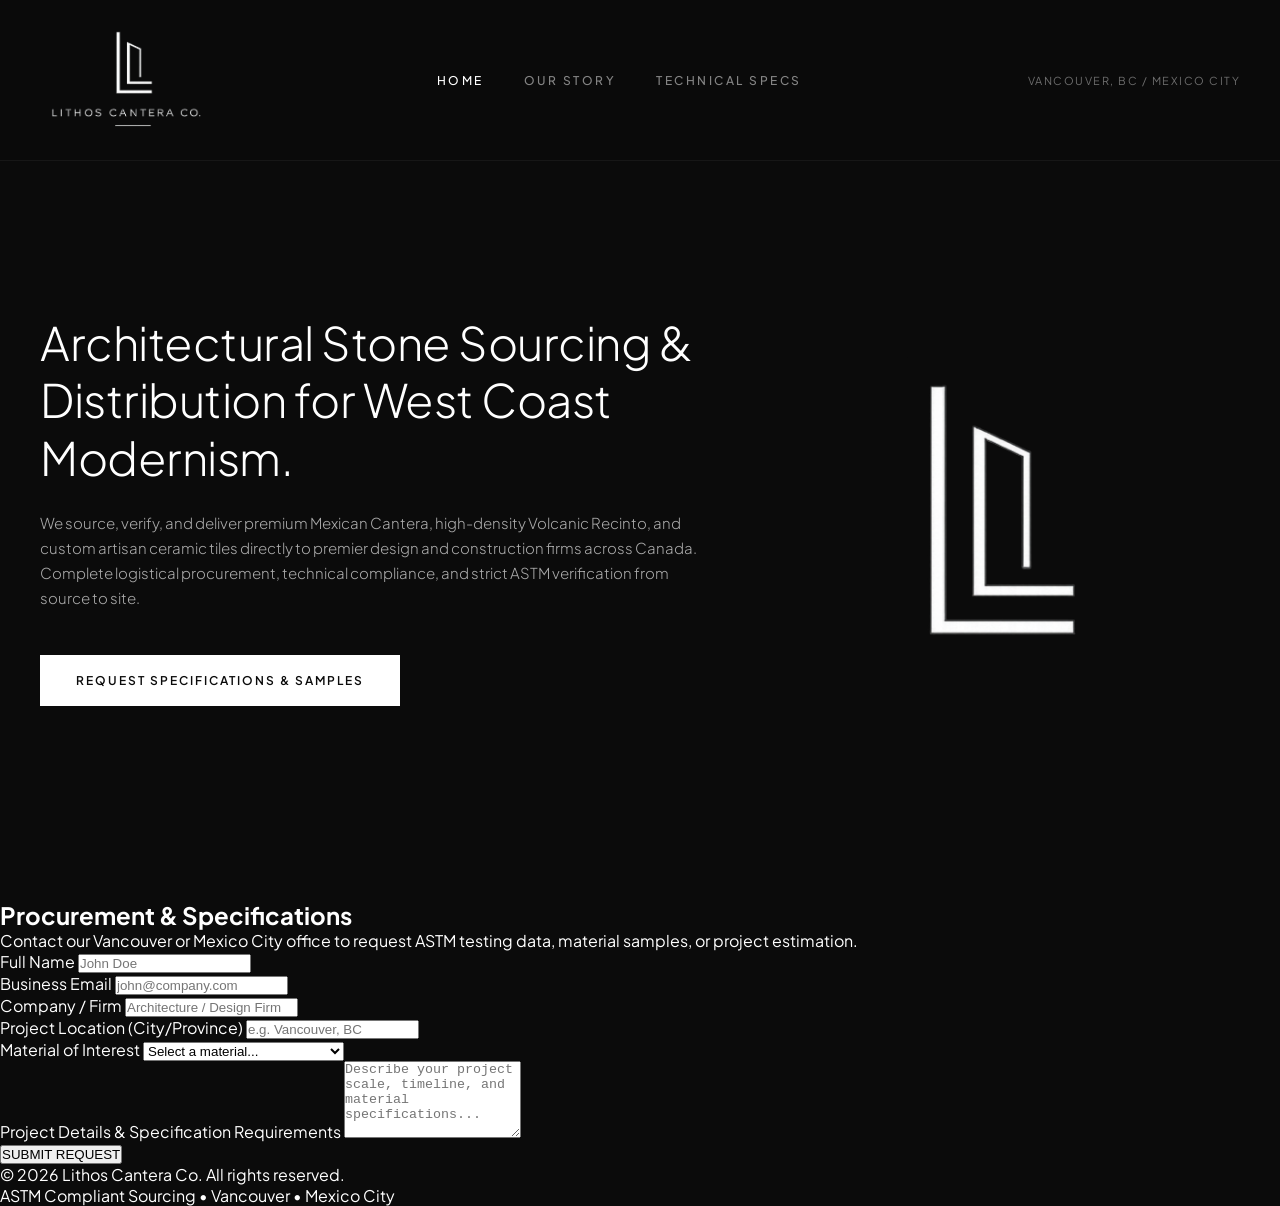
==== index.html @ 26b8d90f "Update index.html" ====
<!DOCTYPE html>
<html lang="en">
<head>
    <meta charset="UTF-8">
    <meta name="viewport" content="width=device-width, initial-scale=1.0">
    <title>Lithos Cantera Co. | Premium Mexican Architectural Surfaces</title>
    <link rel="stylesheet" href="style.css">
    <link rel="preconnect" href="https://fonts.googleapis.com">
    <link rel="preconnect" href="https://fonts.gstatic.com" crossorigin>
    <link href="https://fonts.googleapis.com/css2?family=Plus+Jakarta+Sans:wght@300;400;500;600&display=swap" rel="stylesheet">
</head>
<body>

    <!-- Menú de Navegación Superior -->
    <header class="site-header">
        <div class="header-inside">
            <div class="brand-logo">
                <img src="Lithos Cantera Co blanco transparente.png" alt="Lithos Cantera Co." class="nav-logo-img">
            </div>
            <nav class="main-nav">
                <a href="index.html" class="nav-link active">HOME</a>
                <a href="our-story.html" class="nav-link">OUR STORY</a>
                <a href="technical.html" class="nav-link">TECHNICAL SPECS</a>
            </nav>
            <div class="header-location">
                <span>VANCOUVER, BC / MEXICO CITY</span>
            </div>
        </div>
    </header>

    <!-- Hero Section -->
    <section class="hero-section">
        <div class="hero-overlay"></div>
        <div class="hero-container hero-split-layout">
            
            <!-- Columna Izquierda: Mensaje Principal Fijo -->
            <div class="hero-content-left">
                <h1>Architectural Stone Sourcing & Distribution for West Coast Modernism.</h1>
                <p class="subtitle">We source, verify, and deliver premium Mexican Cantera, high-density Volcanic Recinto, and custom artisan ceramic tiles directly to premier design and construction firms across Canada. Complete logistical procurement, technical compliance, and strict ASTM verification from source to site.</p>
                <div class="hero-actions">
                    <a href="#procurement-form" class="hero-cta-solid">REQUEST SPECIFICATIONS & SAMPLES</a>
                </div>
            </div>
            
            <!-- Columna Derecha: Icono Solo Balanceado -->
            <div class="hero-content-right-logo">
                <img src="Icono blanco solo transparente.png" alt="Lithos Icon" class="hero-large-icon">
            </div>

        </div>
    </section>

    <!-- Formulario de Contacto / Adquisición -->
    <section id="procurement-form" class="form-section">
        <div class="form-container">
            <h2>Procurement & Specifications</h2>
            <p class="form-subtitle">Contact our Vancouver or Mexico City office to request ASTM testing data, material samples, or project estimation.</p>
            
            <form action="#" method="POST" class="contact-form">
                <div class="form-group-row">
                    <div class="form-group">
                        <label for="name">Full Name</label>
                        <input type="text" id="name" name="name" placeholder="John Doe" required>
                    </div>
                    <div class="form-group">
                        <label for="email">Business Email</label>
                        <input type="email" id="email" name="email" placeholder="john@company.com" required>
                    </div>
                </div>
                
                <div class="form-group-row">
                    <div class="form-group">
                        <label for="company">Company / Firm</label>
                        <input type="text" id="company" name="company" placeholder="Architecture / Design Firm">
                    </div>
                    <div class="form-group">
                        <label for="project">Project Location (City/Province)</label>
                        <input type="text" id="project" name="project" placeholder="e.g. Vancouver, BC">
                    </div>
                </div>

                <div class="form-group">
                    <label for="material">Material of Interest</label>
                    <select id="material" name="material">
                        <option value="">Select a material...</option>
                        <option value="cantera">Premium Mexican Cantera</option>
                        <option value="recinto">High-Density Volcanic Recinto</option>
                        <option value="ceramic">Custom Artisan Ceramic Tiles</option>
                        <option value="other">Other / Custom Sourcing</option>
                    </select>
                </div>

                <div class="form-group">
                    <label for="message">Project Details & Specification Requirements</label>
                    <textarea id="message" name="message" rows="5" placeholder="Describe your project scale, timeline, and material specifications..." required></textarea>
                </div>

                <button type="submit" class="form-submit-btn">SUBMIT REQUEST</button>
            </form>
        </div>
    </section>

    <!-- Footer -->
    <footer class="site-footer">
        <div class="footer-inside">
            <p>&copy; 2026 Lithos Cantera Co. All rights reserved.</p>
            <p class="footer-meta">ASTM Compliant Sourcing • Vancouver • Mexico City</p>
        </div>
    </footer>

</body>
</html>
---- style.css ----
/* --- RESET GENERAL --- */
* {
    margin: 0;
    padding: 0;
    box-sizing: border-box;
}

body {
    font-family: 'Plus Jakarta Sans', sans-serif;
    background-color: #0b0b0b;
    color: #ffffff;
    overflow-x: hidden;
}

/* --- MENÚ DE NAVEGACIÓN SUPERIOR --- */
.site-header {
    width: 100%;
    position: fixed;
    top: 0;
    left: 0;
    z-index: 1000;
    background-color: rgba(11, 11, 11, 0.85);
    backdrop-filter: blur(12px);
    border-bottom: 1px solid rgba(255, 255, 255, 0.05);
}

.header-inside {
    max-width: 1400px;
    margin: 0 auto;
    padding: 25px 40px; /* Más espacio vertical para que luzca premium */
    display: flex;
    justify-content: space-between;
    align-items: center;
}

/* LOGO IZQUIERDO CORREGIDO (YA NO ES MINÚSCULO) */
.brand-logo {
    display: flex;
    align-items: center;
}

.nav-logo-img {
    height: 110px; /* Incrementado sustancialmente para que se entienda perfectamente */
    width: auto;
    display: block;
    object-fit: contain;
}

/* Enlaces del Menú */
.main-nav {
    display: flex;
    gap: 40px;
}

.nav-link {
    color: rgba(255, 255, 255, 0.5);
    text-decoration: none;
    font-size: 12px;
    font-weight: 500;
    letter-spacing: 2.5px;
    transition: color 0.3s ease;
}

.nav-link:hover, .nav-link.active {
    color: #ffffff;
}

.header-location {
    font-size: 11px;
    color: rgba(255, 255, 255, 0.4);
    letter-spacing: 1.5px;
}

/* --- HERO SECTION CON IMAGEN DE FONDO --- */
.hero-section {
    position: relative;
    min-height: 100vh;
    width: 100%;
    display: flex;
    align-items: center;
    padding-top: 120px;
    
    /* CAMBIA 'tu-imagen-de-fondo.jpg' POR EL NOMBRE REAL DE TU ARCHIVO DE FONDO */
    background-image: url('tu-imagen-de-fondo.jpg'); 
    background-size: cover;
    background-position: center;
    background-repeat: no-repeat;
}

/* Capa oscura para que el texto blanco siga siendo legible sobre la imagen */
.hero-overlay {
    position: absolute;
    top: 0;
    left: 0;
    width: 100%;
    height: 100%;
    background: linear-gradient(180deg, rgba(11,11,11,0.8) 0%, rgba(11,11,11,0.9) 100%);
    z-index: 1;
}

.hero-container {
    max-width: 1400px;
    margin: 0 auto;
    padding: 0 40px;
    z-index: 10;
    width: 100%;
}

/* Layout Estilo Split */
.hero-split-layout {
    display: flex;
    justify-content: space-between;
    align-items: center;
    gap: 60px;
}

/* Bloque Izquierdo de Contenido */
.hero-content-left {
    max-width: 55%;
}

.hero-content-left h1 {
    font-size: 46px;
    font-weight: 300;
    line-height: 1.25;
    letter-spacing: -0.5px;
    margin-bottom: 25px;
}

.hero-content-left .subtitle {
    font-size: 15px;
    line-height: 1.65;
    color: rgba(255, 255, 255, 0.65);
    margin-bottom: 45px;
    font-weight: 300;
}

/* Botón de Acción */
.hero-actions {
    display: flex;
}

.hero-cta-solid {
    background-color: #ffffff;
    color: #0b0b0b;
    text-decoration: none;
    padding: 18px 36px;
    font-size: 12px;
    font-weight: 600;
    letter-spacing: 2px;
    transition: background-color 0.3s ease, transform 0.2s ease;
}

.hero-cta-solid:hover {
    background-color: #e5e5e5;
    transform: translateY(-2px);
}

/* Columna del Icono Derecho */
.hero-content-right-logo {
    max-width: 40%;
    width: 100%;
    display: flex;
    justify-content: center;
    align-items: center;
}

.hero-large-icon {
    width: 260px; /* Tamaño destacado y proporcional */
    height: auto;
    display: block;
    object-fit: contain;
}

/* --- RESPONSIVO --- */
@media (max-width: 1024px) {
    .hero-content-left h1 {
        font-size: 38px;
    }
    .hero-large-icon {
        width: 200px;
    }
    .nav-logo-img {
        height: 90px;
    }
}

@media (max-width: 768px) {
    .header-inside {
        padding: 15px 20px;
    }
    .main-nav, .header-location {
        display: none;
    }
    .nav-logo-img {
        height: 80px;
    }
    .hero-split-layout {
        flex-direction: column;
        align-items: flex-start;
        gap: 60px;
    }
    .hero-content-left {
        max-width: 100%;
    }
    .hero-content-right-logo {
        max-width: 100%;
        justify-content: center;
    }
}
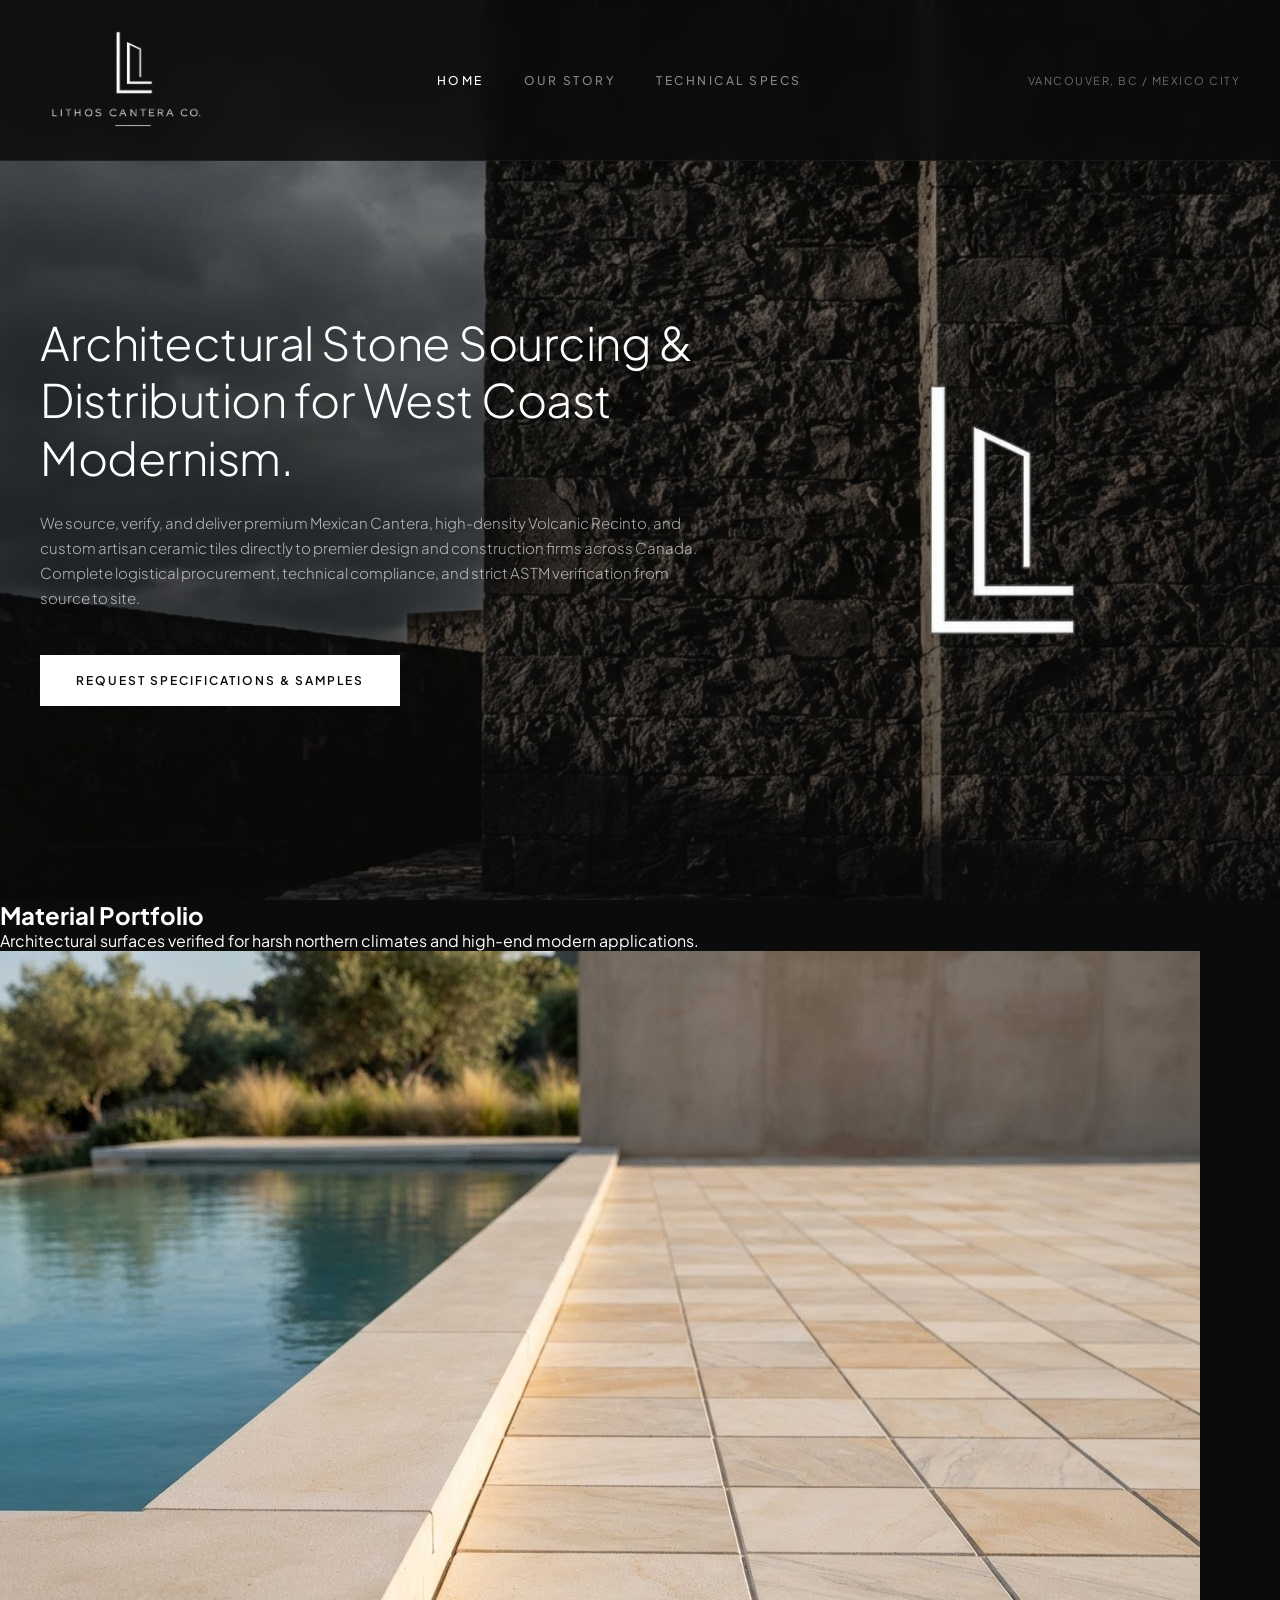
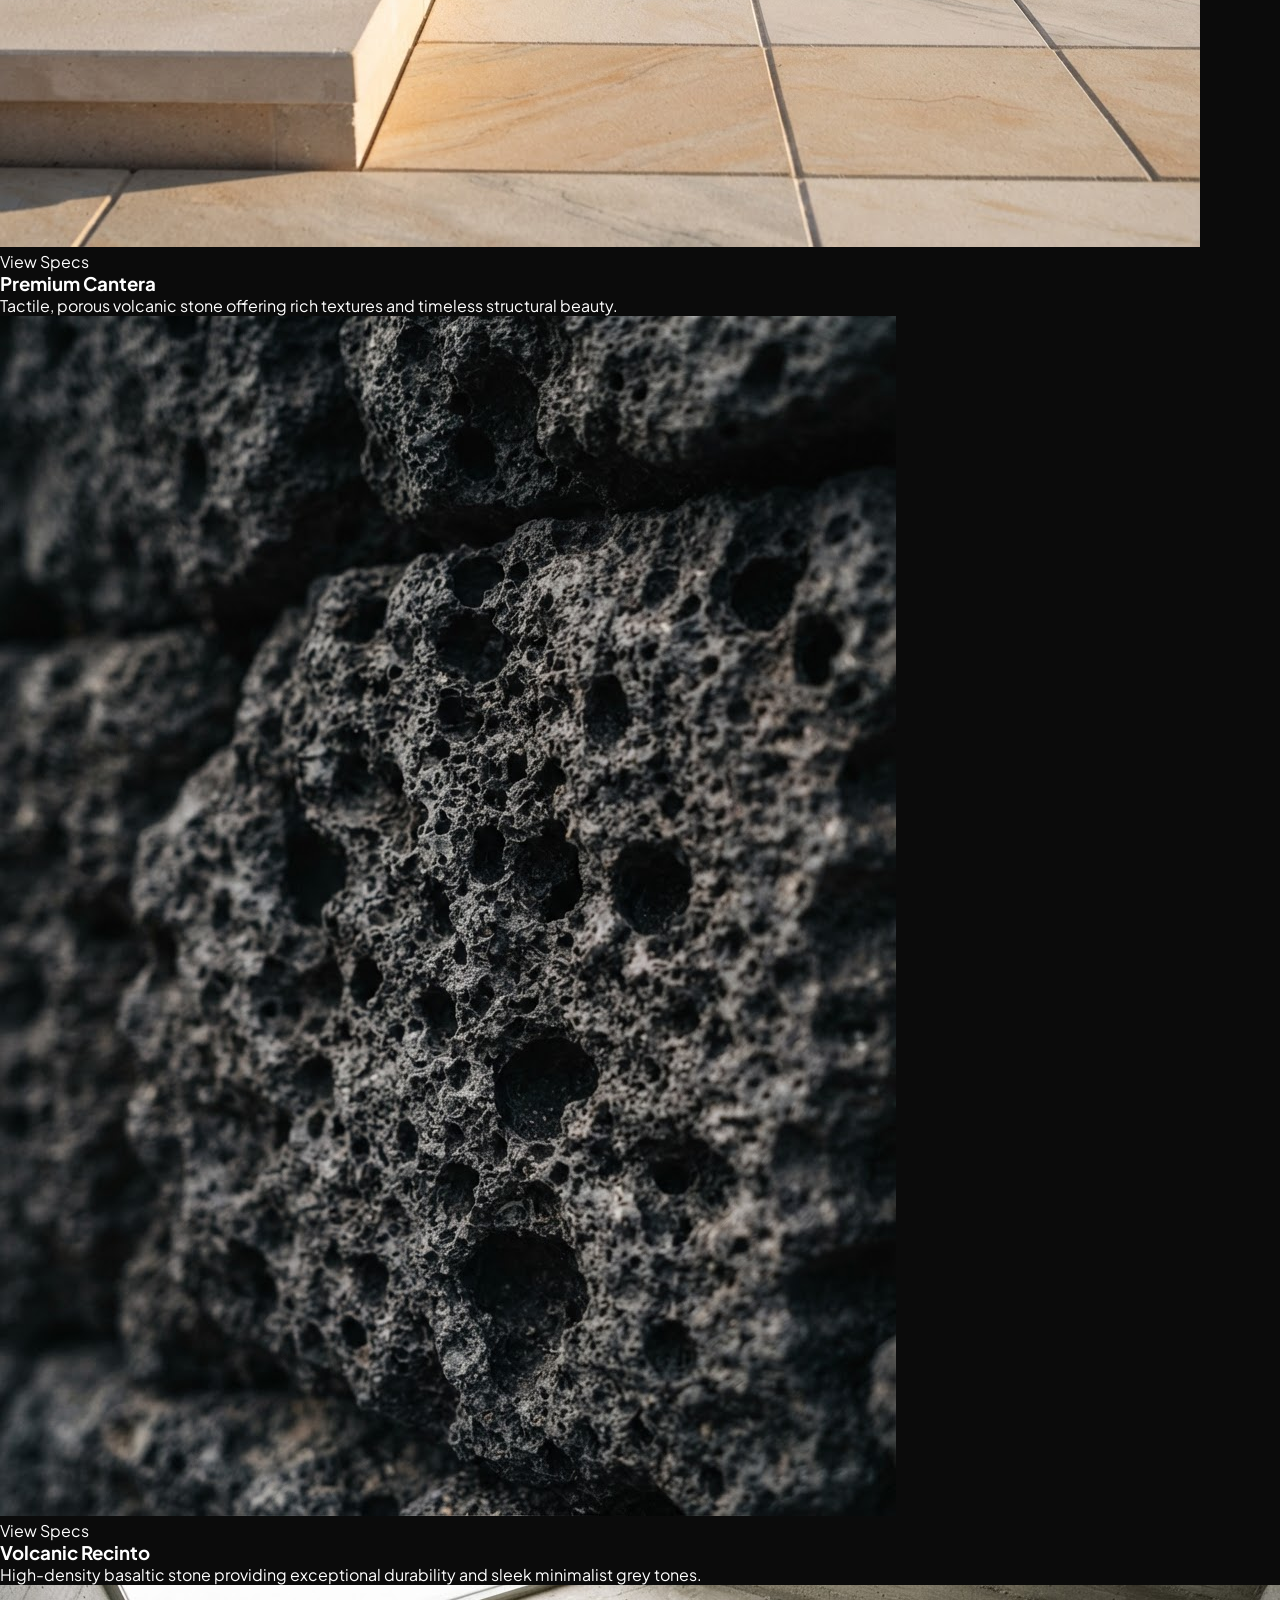
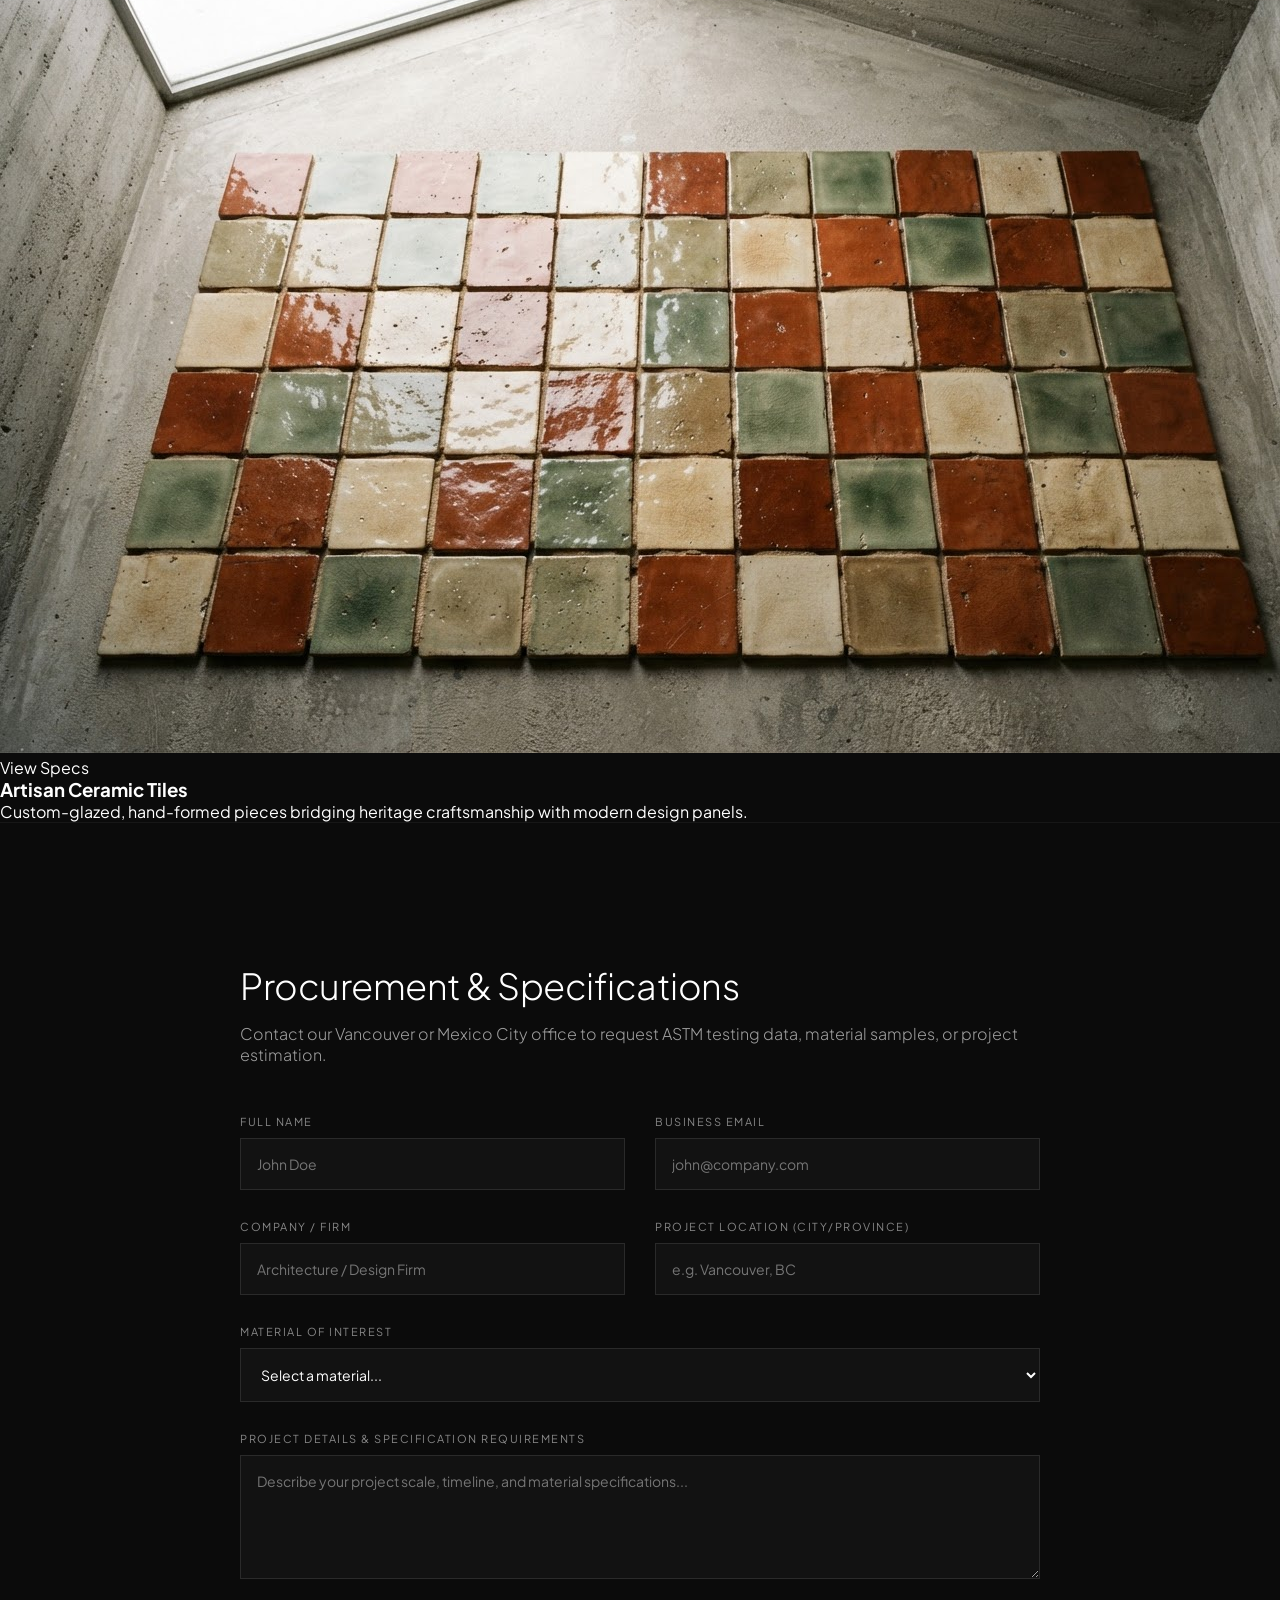
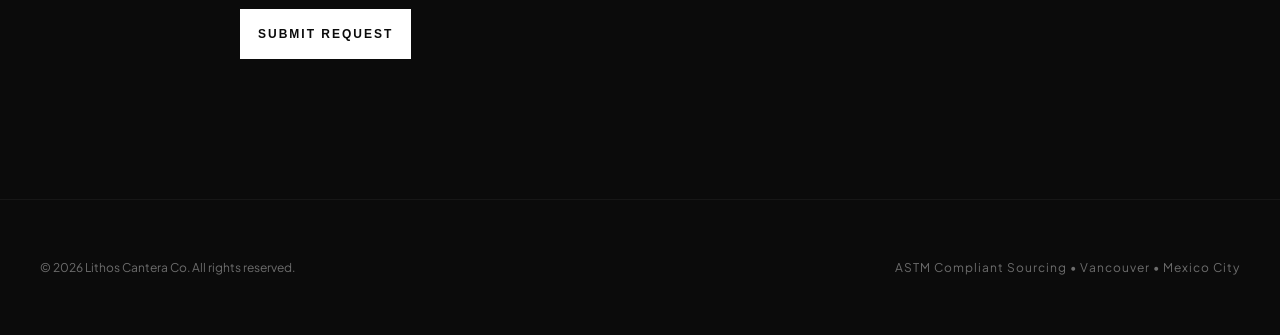
==== commit 22ebd9b3: "Update index.html" ====
--- a/index.html
+++ b/index.html
@@ -47,6 +47,58 @@
                 <img src="Icono blanco solo transparente.png" alt="Lithos Icon" class="hero-large-icon">
             </div>
 
+        </div>
+    </section>
+
+    <!-- Sección de Catálogo / Materiales con Hover Effect -->
+    <section class="catalog-section">
+        <div class="catalog-container">
+            <h2 class="section-title">Material Portfolio</h2>
+            <p class="section-subtitle">Architectural surfaces verified for harsh northern climates and high-end modern applications.</p>
+            
+            <div class="catalog-grid">
+                <!-- Tarjeta 1: Cantera -->
+                <div class="catalog-card">
+                    <div class="card-image-wrapper">
+                        <img src="cantera.jpg" alt="Mexican Cantera" class="card-img">
+                        <div class="card-hover-overlay">
+                            <span class="hover-text">View Specs</span>
+                        </div>
+                    </div>
+                    <div class="card-info">
+                        <h3>Premium Cantera</h3>
+                        <p>Tactile, porous volcanic stone offering rich textures and timeless structural beauty.</p>
+                    </div>
+                </div>
+
+                <!-- Tarjeta 2: Recinto -->
+                <div class="catalog-card">
+                    <div class="card-image-wrapper">
+                        <img src="recinto.jpg" alt="Volcanic Recinto" class="card-img">
+                        <div class="card-hover-overlay">
+                            <span class="hover-text">View Specs</span>
+                        </div>
+                    </div>
+                    <div class="card-info">
+                        <h3>Volcanic Recinto</h3>
+                        <p>High-density basaltic stone providing exceptional durability and sleek minimalist grey tones.</p>
+                    </div>
+                </div>
+
+                <!-- Tarjeta 3: Tiles -->
+                <div class="catalog-card">
+                    <div class="card-image-wrapper">
+                        <img src="tiles.jpg" alt="Artisan Tiles" class="card-img">
+                        <div class="card-hover-overlay">
+                            <span class="hover-text">View Specs</span>
+                        </div>
+                    </div>
+                    <div class="card-info">
+                        <h3>Artisan Ceramic Tiles</h3>
+                        <p>Custom-glazed, hand-formed pieces bridging heritage craftsmanship with modern design panels.</p>
+                    </div>
+                </div>
+            </div>
         </div>
     </section>
 
--- a/style.css
+++ b/style.css
@@ -1,4 +1,4 @@
-/* --- RESET GENERAL --- */
+/* --- RESET GENERAL CORREGIDO --- */
 * {
     margin: 0;
     padding: 0;
@@ -27,20 +27,20 @@
 .header-inside {
     max-width: 1400px;
     margin: 0 auto;
-    padding: 25px 40px; /* Más espacio vertical para que luzca premium */
+    padding: 25px 40px;
     display: flex;
     justify-content: space-between;
     align-items: center;
 }
 
-/* LOGO IZQUIERDO CORREGIDO (YA NO ES MINÚSCULO) */
+/* LOGO IZQUIERDO: SE QUEDA GRANDE Y VISIBLE */
 .brand-logo {
     display: flex;
     align-items: center;
 }
 
 .nav-logo-img {
-    height: 110px; /* Incrementado sustancialmente para que se entienda perfectamente */
+    height: 110px;
     width: auto;
     display: block;
     object-fit: contain;
@@ -71,7 +71,7 @@
     letter-spacing: 1.5px;
 }
 
-/* --- HERO SECTION CON IMAGEN DE FONDO --- */
+/* --- HERO SECTION CON TEXTURA TRASERA CORREGIDA --- */
 .hero-section {
     position: relative;
     min-height: 100vh;
@@ -79,34 +79,35 @@
     display: flex;
     align-items: center;
     padding-top: 120px;
-    
-    /* CAMBIA 'tu-imagen-de-fondo.jpg' POR EL NOMBRE REAL DE TU ARCHIVO DE FONDO */
-    background-image: url('tu-imagen-de-fondo.jpg'); 
+    background-image: url('hero-bg.jpg') !important; 
     background-size: cover;
     background-position: center;
     background-repeat: no-repeat;
-}
-
-/* Capa oscura para que el texto blanco siga siendo legible sobre la imagen */
+    background-color: #0b0b0b;
+}
+
+/* Capa de degradado con opacidad rebajada para que no tape el fondo */
 .hero-overlay {
     position: absolute;
     top: 0;
     left: 0;
     width: 100%;
     height: 100%;
-    background: linear-gradient(180deg, rgba(11,11,11,0.8) 0%, rgba(11,11,11,0.9) 100%);
+    background: linear-gradient(180deg, rgba(11, 11, 11, 0.4) 0%, rgba(11, 11, 11, 0.6) 100%);
     z-index: 1;
 }
 
+/* Contenedor principal por encima de la capa oscura */
 .hero-container {
     max-width: 1400px;
     margin: 0 auto;
     padding: 0 40px;
-    z-index: 10;
-    width: 100%;
-}
-
-/* Layout Estilo Split */
+    position: relative;
+    z-index: 2; 
+    width: 100%;
+}
+
+/* Layout Split */
 .hero-split-layout {
     display: flex;
     justify-content: space-between;
@@ -114,7 +115,7 @@
     gap: 60px;
 }
 
-/* Bloque Izquierdo de Contenido */
+/* Bloque Izquierdo */
 .hero-content-left {
     max-width: 55%;
 }
@@ -135,7 +136,7 @@
     font-weight: 300;
 }
 
-/* Botón de Acción */
+/* Botón CTA */
 .hero-actions {
     display: flex;
 }
@@ -156,7 +157,7 @@
     transform: translateY(-2px);
 }
 
-/* Columna del Icono Derecho */
+/* Columna del Icono Derecho Balanceado */
 .hero-content-right-logo {
     max-width: 40%;
     width: 100%;
@@ -166,10 +167,121 @@
 }
 
 .hero-large-icon {
-    width: 260px; /* Tamaño destacado y proporcional */
+    width: 260px;
     height: auto;
     display: block;
     object-fit: contain;
+}
+
+/* --- SECCIÓN DE FORMULARIO --- */
+.form-section {
+    padding: 140px 40px;
+    background-color: #0b0b0b;
+    position: relative;
+    z-index: 10;
+    border-top: 1px solid rgba(255, 255, 255, 0.05);
+}
+
+.form-container {
+    max-width: 800px;
+    margin: 0 auto;
+}
+
+.form-container h2 {
+    font-size: 36px;
+    font-weight: 300;
+    letter-spacing: -0.5px;
+    margin-bottom: 15px;
+}
+
+.form-subtitle {
+    color: rgba(255, 255, 255, 0.6);
+    font-size: 16px;
+    margin-bottom: 50px;
+    font-weight: 300;
+}
+
+/* Estilos de los inputs */
+.contact-form {
+    display: flex;
+    flex-direction: column;
+    gap: 30px;
+}
+
+.form-group-row {
+    display: flex;
+    gap: 30px;
+}
+
+.form-group {
+    display: flex;
+    flex-direction: column;
+    gap: 10px;
+    width: 100%;
+}
+
+.contact-form label {
+    font-size: 11px;
+    text-transform: uppercase;
+    letter-spacing: 1.5px;
+    color: rgba(255, 255, 255, 0.5);
+}
+
+.contact-form input, 
+.contact-form select, 
+.contact-form textarea {
+    background-color: #121212;
+    border: 1px solid rgba(255, 255, 255, 0.1);
+    padding: 16px;
+    color: #ffffff;
+    font-family: inherit;
+    font-size: 14px;
+    transition: border-color 0.3s ease;
+}
+
+.contact-form input:focus, 
+.contact-form select:focus, 
+.contact-form textarea:focus {
+    outline: none;
+    border-color: rgba(255, 255, 255, 0.4);
+}
+
+.form-submit-btn {
+    background-color: #ffffff;
+    color: #0b0b0b;
+    border: none;
+    padding: 18px;
+    font-weight: 600;
+    letter-spacing: 2px;
+    cursor: pointer;
+    font-size: 12px;
+    transition: background-color 0.3s ease;
+    align-self: flex-start;
+}
+
+.form-submit-btn:hover {
+    background-color: #e5e5e5;
+}
+
+/* --- FOOTER --- */
+.site-footer {
+    padding: 60px 40px;
+    border-top: 1px solid rgba(255, 255, 255, 0.05);
+    background-color: #0b0b0b;
+}
+
+.footer-inside {
+    max-width: 1400px;
+    margin: 0 auto;
+    display: flex;
+    justify-content: space-between;
+    align-items: center;
+    font-size: 12px;
+    color: rgba(255, 255, 255, 0.4);
+}
+
+.footer-meta {
+    letter-spacing: 1px;
 }
 
 /* --- RESPONSIVO --- */
@@ -207,4 +319,13 @@
         max-width: 100%;
         justify-content: center;
     }
-}
+    .form-group-row {
+        flex-direction: column;
+        gap: 30px;
+    }
+    .footer-inside {
+        flex-direction: column;
+        gap: 20px;
+        text-align: center;
+    }
+}
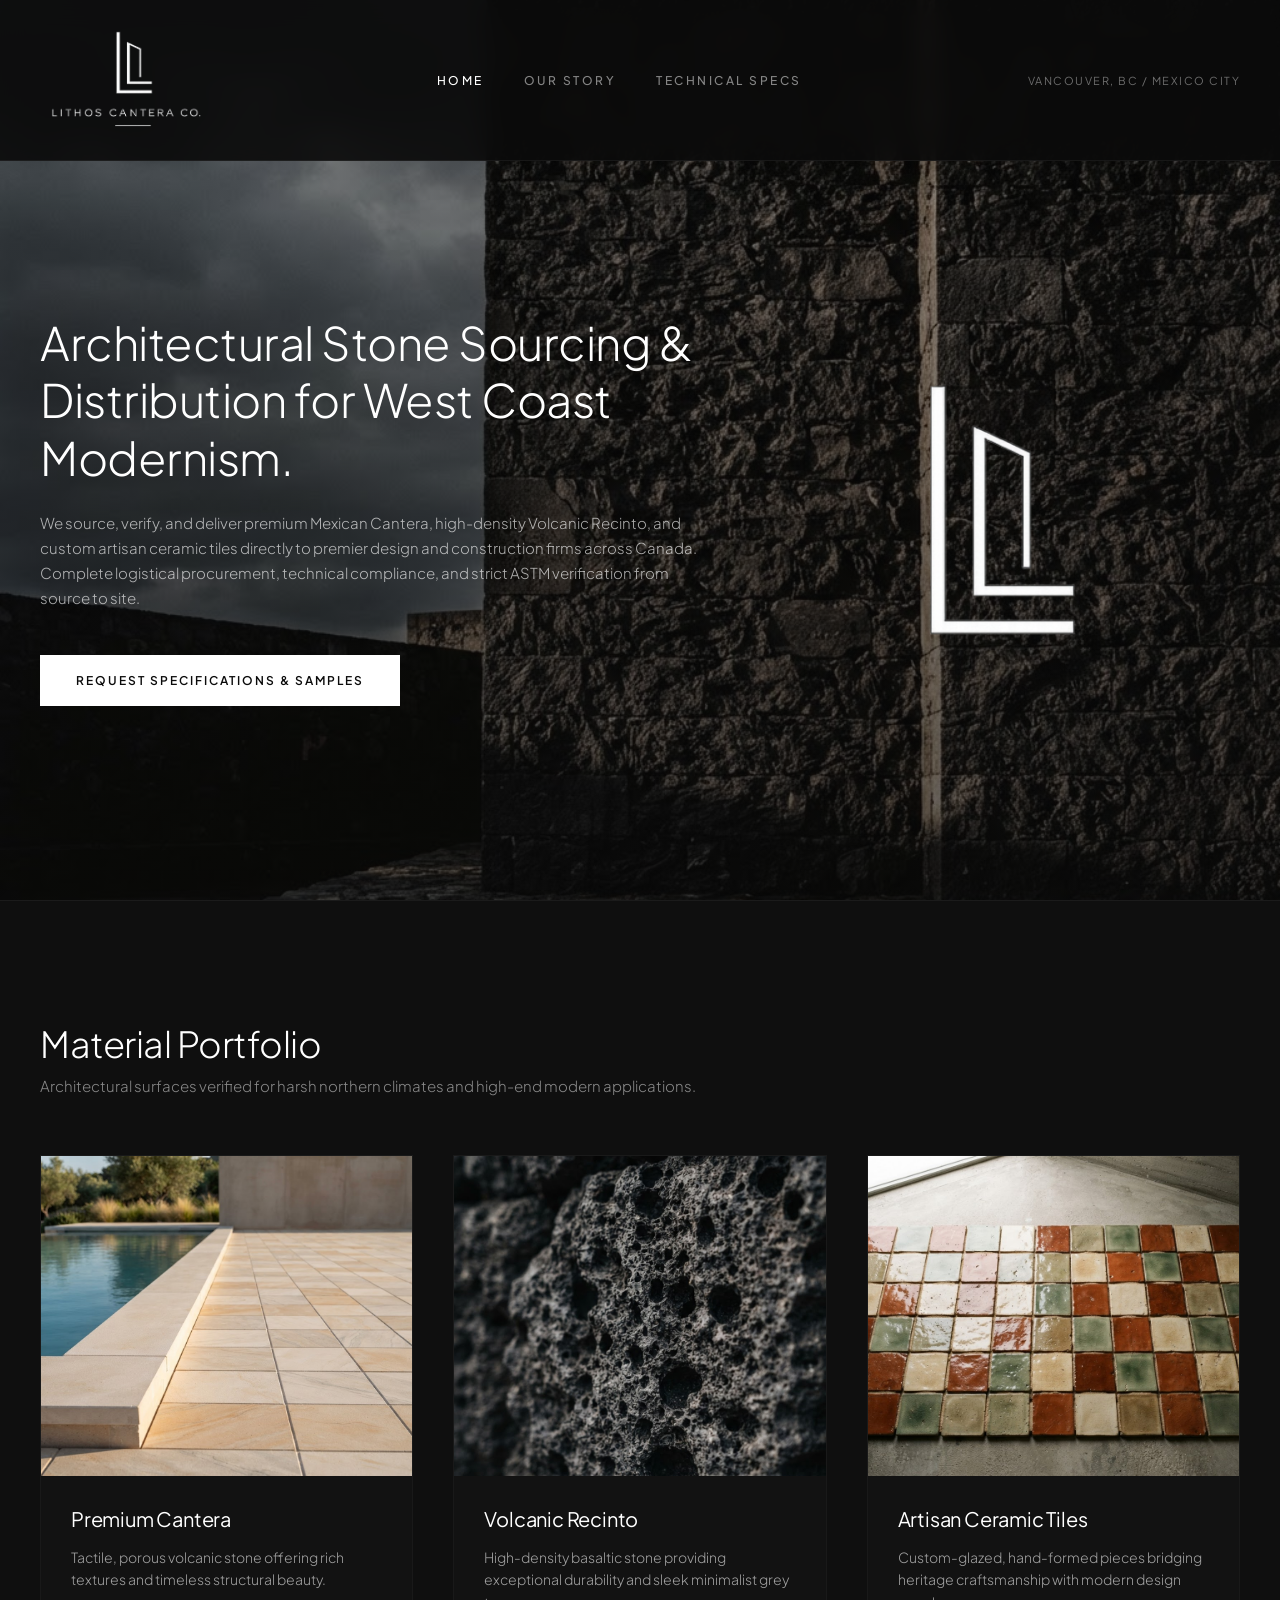
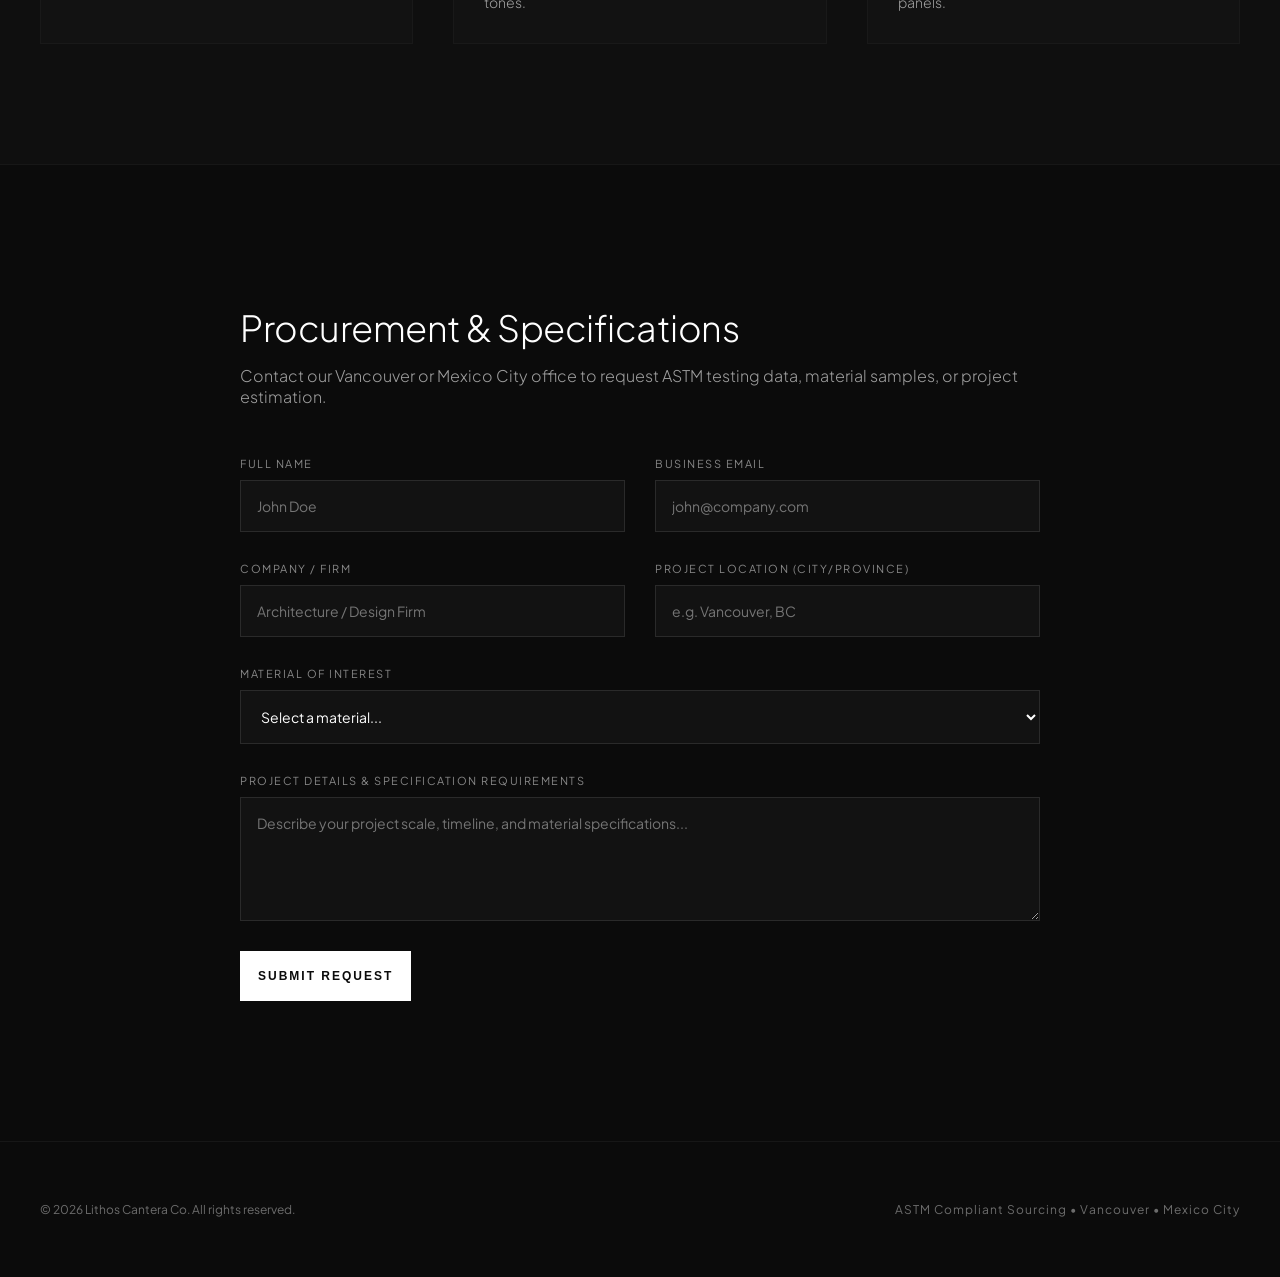
==== commit 2634e236: "Update index.html" ====
--- a/index.html
+++ b/index.html
@@ -50,7 +50,7 @@
         </div>
     </section>
 
-    <!-- Sección de Catálogo / Materiales con Hover Effect -->
+    <!-- Sección de Catálogo / Materiales con Enlaces a Specs -->
     <section class="catalog-section">
         <div class="catalog-container">
             <h2 class="section-title">Material Portfolio</h2>
@@ -58,7 +58,7 @@
             
             <div class="catalog-grid">
                 <!-- Tarjeta 1: Cantera -->
-                <div class="catalog-card">
+                <a href="technical.html#cantera-specs" class="catalog-card" style="text-decoration: none; color: inherit;">
                     <div class="card-image-wrapper">
                         <img src="cantera.jpg" alt="Mexican Cantera" class="card-img">
                         <div class="card-hover-overlay">
@@ -69,10 +69,10 @@
                         <h3>Premium Cantera</h3>
                         <p>Tactile, porous volcanic stone offering rich textures and timeless structural beauty.</p>
                     </div>
-                </div>
+                </a>
 
                 <!-- Tarjeta 2: Recinto -->
-                <div class="catalog-card">
+                <a href="technical.html#recinto-specs" class="catalog-card" style="text-decoration: none; color: inherit;">
                     <div class="card-image-wrapper">
                         <img src="recinto.jpg" alt="Volcanic Recinto" class="card-img">
                         <div class="card-hover-overlay">
@@ -83,10 +83,10 @@
                         <h3>Volcanic Recinto</h3>
                         <p>High-density basaltic stone providing exceptional durability and sleek minimalist grey tones.</p>
                     </div>
-                </div>
+                </a>
 
                 <!-- Tarjeta 3: Tiles -->
-                <div class="catalog-card">
+                <a href="technical.html#tiles-specs" class="catalog-card" style="text-decoration: none; color: inherit;">
                     <div class="card-image-wrapper">
                         <img src="tiles.jpg" alt="Artisan Tiles" class="card-img">
                         <div class="card-hover-overlay">
@@ -97,7 +97,7 @@
                         <h3>Artisan Ceramic Tiles</h3>
                         <p>Custom-glazed, hand-formed pieces bridging heritage craftsmanship with modern design panels.</p>
                     </div>
-                </div>
+                </a>
             </div>
         </div>
     </section>
--- a/style.css
+++ b/style.css
@@ -19,7 +19,7 @@
     top: 0;
     left: 0;
     z-index: 1000;
-    background-color: rgba(11, 11, 11, 0.85);
+    background-color: rgba(11, 11, 11, 0.9);
     backdrop-filter: blur(12px);
     border-bottom: 1px solid rgba(255, 255, 255, 0.05);
 }
@@ -33,7 +33,7 @@
     align-items: center;
 }
 
-/* LOGO IZQUIERDO: SE QUEDA GRANDE Y VISIBLE */
+/* LOGO IZQUIERDO: GRANDE Y VISIBLE */
 .brand-logo {
     display: flex;
     align-items: center;
@@ -86,7 +86,7 @@
     background-color: #0b0b0b;
 }
 
-/* Capa de degradado con opacidad rebajada para que no tape el fondo */
+/* Capa de degradado */
 .hero-overlay {
     position: absolute;
     top: 0;
@@ -171,6 +171,112 @@
     height: auto;
     display: block;
     object-fit: contain;
+}
+
+/* --- SECCIÓN DE CATÁLOGO / MATERIALES (NUEVO) --- */
+.catalog-section {
+    padding: 120px 40px;
+    background-color: #0f0f0f;
+    border-top: 1px solid rgba(255, 255, 255, 0.05);
+}
+
+.catalog-container {
+    max-width: 1400px;
+    margin: 0 auto;
+}
+
+.section-title {
+    font-size: 36px;
+    font-weight: 300;
+    margin-bottom: 10px;
+    letter-spacing: -0.5px;
+}
+
+.section-subtitle {
+    font-size: 15px;
+    color: rgba(255, 255, 255, 0.5);
+    margin-bottom: 60px;
+    font-weight: 300;
+}
+
+.catalog-grid {
+    display: grid;
+    grid-template-columns: repeat(3, 1fr);
+    gap: 40px;
+}
+
+.catalog-card {
+    background-color: #121212;
+    border: 1px solid rgba(255, 255, 255, 0.03);
+    overflow: hidden;
+    transition: transform 0.3s ease;
+}
+
+.catalog-card:hover {
+    transform: translateY(-5px);
+}
+
+.card-image-wrapper {
+    position: relative;
+    width: 100%;
+    height: 320px;
+    overflow: hidden;
+}
+
+.card-img {
+    width: 100%;
+    height: 100%;
+    object-fit: cover;
+    transition: transform 0.5s ease;
+}
+
+/* Efecto Hover en las imágenes */
+.card-hover-overlay {
+    position: absolute;
+    top: 0;
+    left: 0;
+    width: 100%;
+    height: 100%;
+    background-color: rgba(11, 11, 11, 0.7);
+    display: flex;
+    justify-content: center;
+    align-items: center;
+    opacity: 0;
+    transition: opacity 0.3s ease;
+}
+
+.hover-text {
+    font-size: 12px;
+    letter-spacing: 2px;
+    text-transform: uppercase;
+    border: 1px solid #ffffff;
+    padding: 10px 20px;
+}
+
+.catalog-card:hover .card-img {
+    transform: scale(1.05);
+}
+
+.catalog-card:hover .card-hover-overlay {
+    opacity: 1;
+}
+
+.card-info {
+    padding: 30px;
+}
+
+.card-info h3 {
+    font-size: 20px;
+    font-weight: 400;
+    margin-bottom: 15px;
+    letter-spacing: -0.2px;
+}
+
+.card-info p {
+    font-size: 14px;
+    line-height: 1.6;
+    color: rgba(255, 255, 255, 0.6);
+    font-weight: 300;
 }
 
 /* --- SECCIÓN DE FORMULARIO --- */
@@ -284,7 +390,7 @@
     letter-spacing: 1px;
 }
 
-/* --- RESPONSIVO --- */
+/* --- RESPONSIVO OPTIMIZADO PARA MÓVIL --- */
 @media (max-width: 1024px) {
     .hero-content-left h1 {
         font-size: 38px;
@@ -295,34 +401,63 @@
     .nav-logo-img {
         height: 90px;
     }
+    .catalog-grid {
+        grid-template-columns: repeat(2, 1fr);
+    }
 }
 
 @media (max-width: 768px) {
     .header-inside {
         padding: 15px 20px;
-    }
-    .main-nav, .header-location {
-        display: none;
-    }
+        flex-direction: column; /* Alineación vertical para móvil para que quepa todo */
+        gap: 15px;
+    }
+    
+    /* El menú no desaparece; se convierte en pestañas visibles en móvil */
+    .main-nav {
+        display: flex;
+        gap: 20px;
+        justify-content: center;
+        width: 100%;
+    }
+    
+    .nav-link {
+        font-size: 11px;
+        letter-spacing: 1px;
+    }
+
+    .header-location {
+        display: none; /* Ocultamos solo la ubicación para ganar espacio */
+    }
+
     .nav-logo-img {
-        height: 80px;
-    }
+        height: 70px;
+    }
+
     .hero-split-layout {
         flex-direction: column;
         align-items: flex-start;
-        gap: 60px;
-    }
+        gap: 40px;
+    }
+
     .hero-content-left {
         max-width: 100%;
     }
+
     .hero-content-right-logo {
         max-width: 100%;
         justify-content: center;
     }
+
+    .catalog-grid {
+        grid-template-columns: 1fr; /* Una columna en pantallas chicas */
+    }
+
     .form-group-row {
         flex-direction: column;
         gap: 30px;
     }
+
     .footer-inside {
         flex-direction: column;
         gap: 20px;
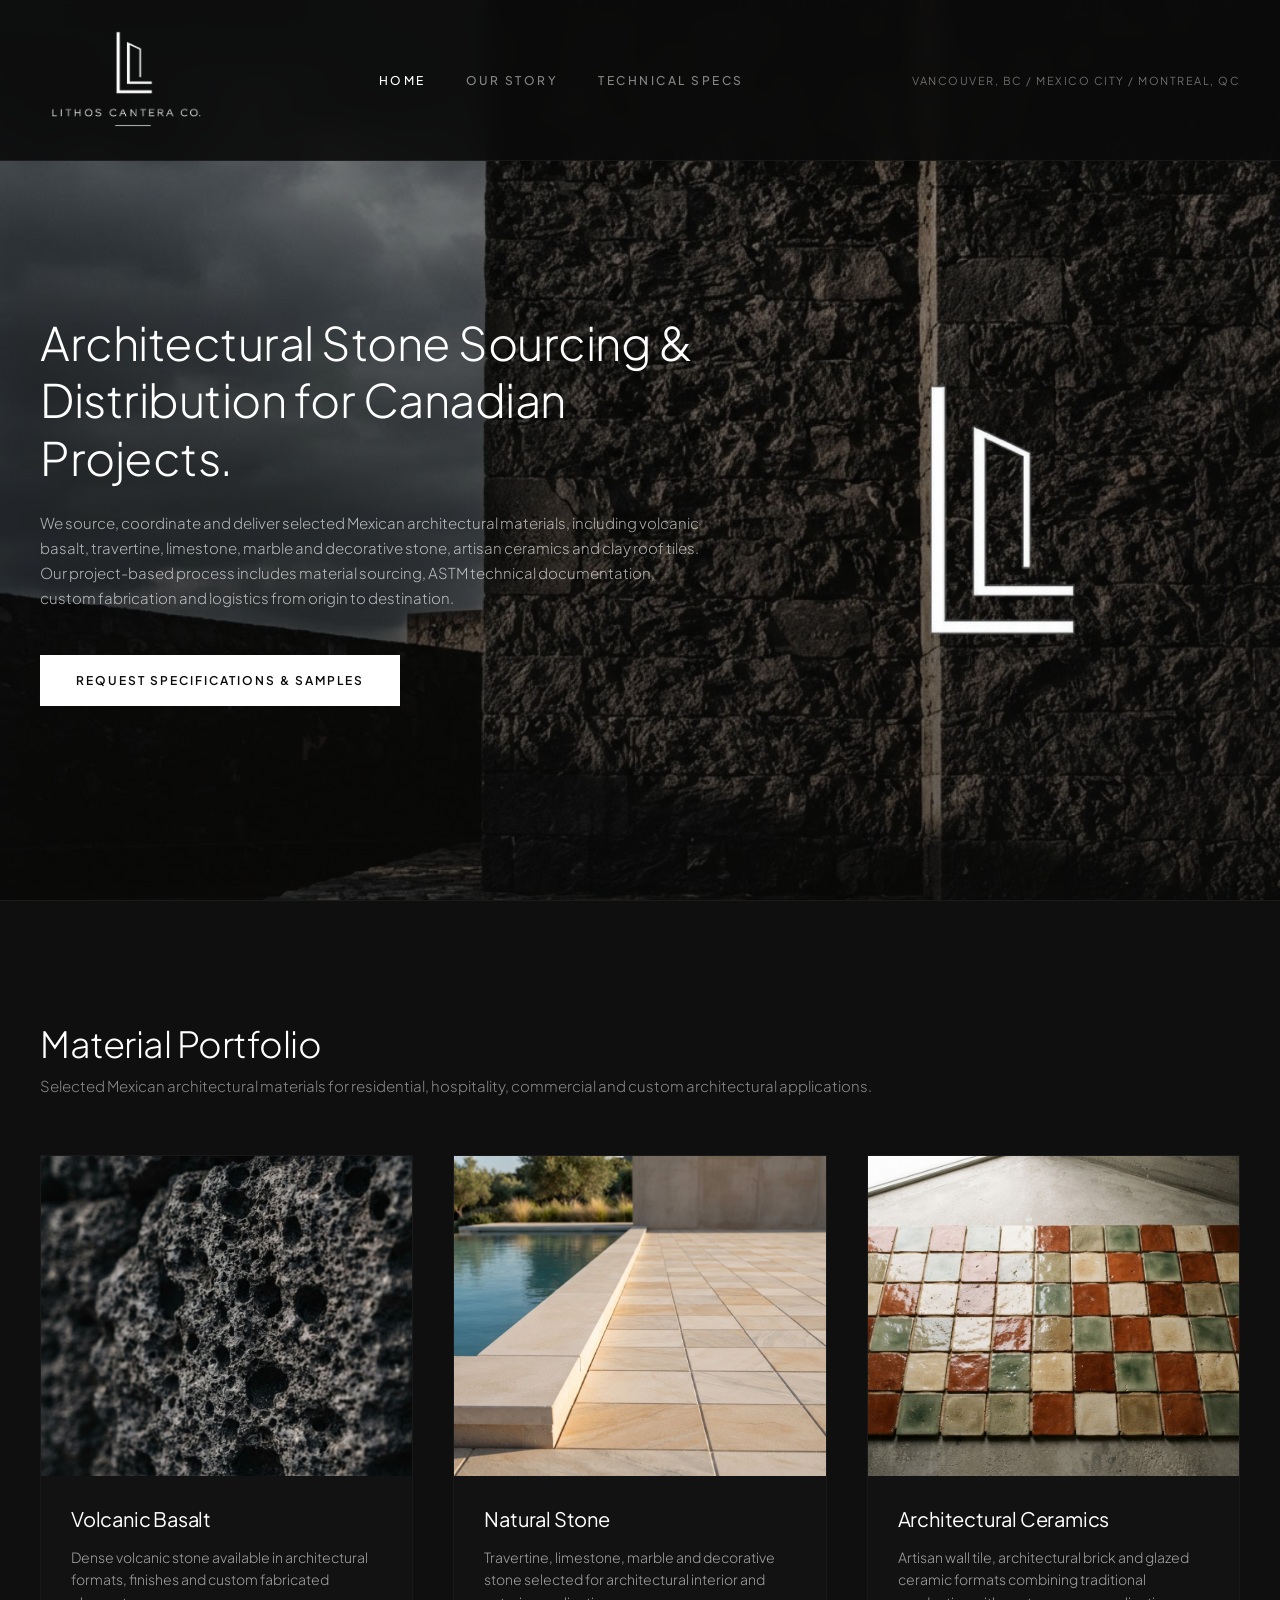
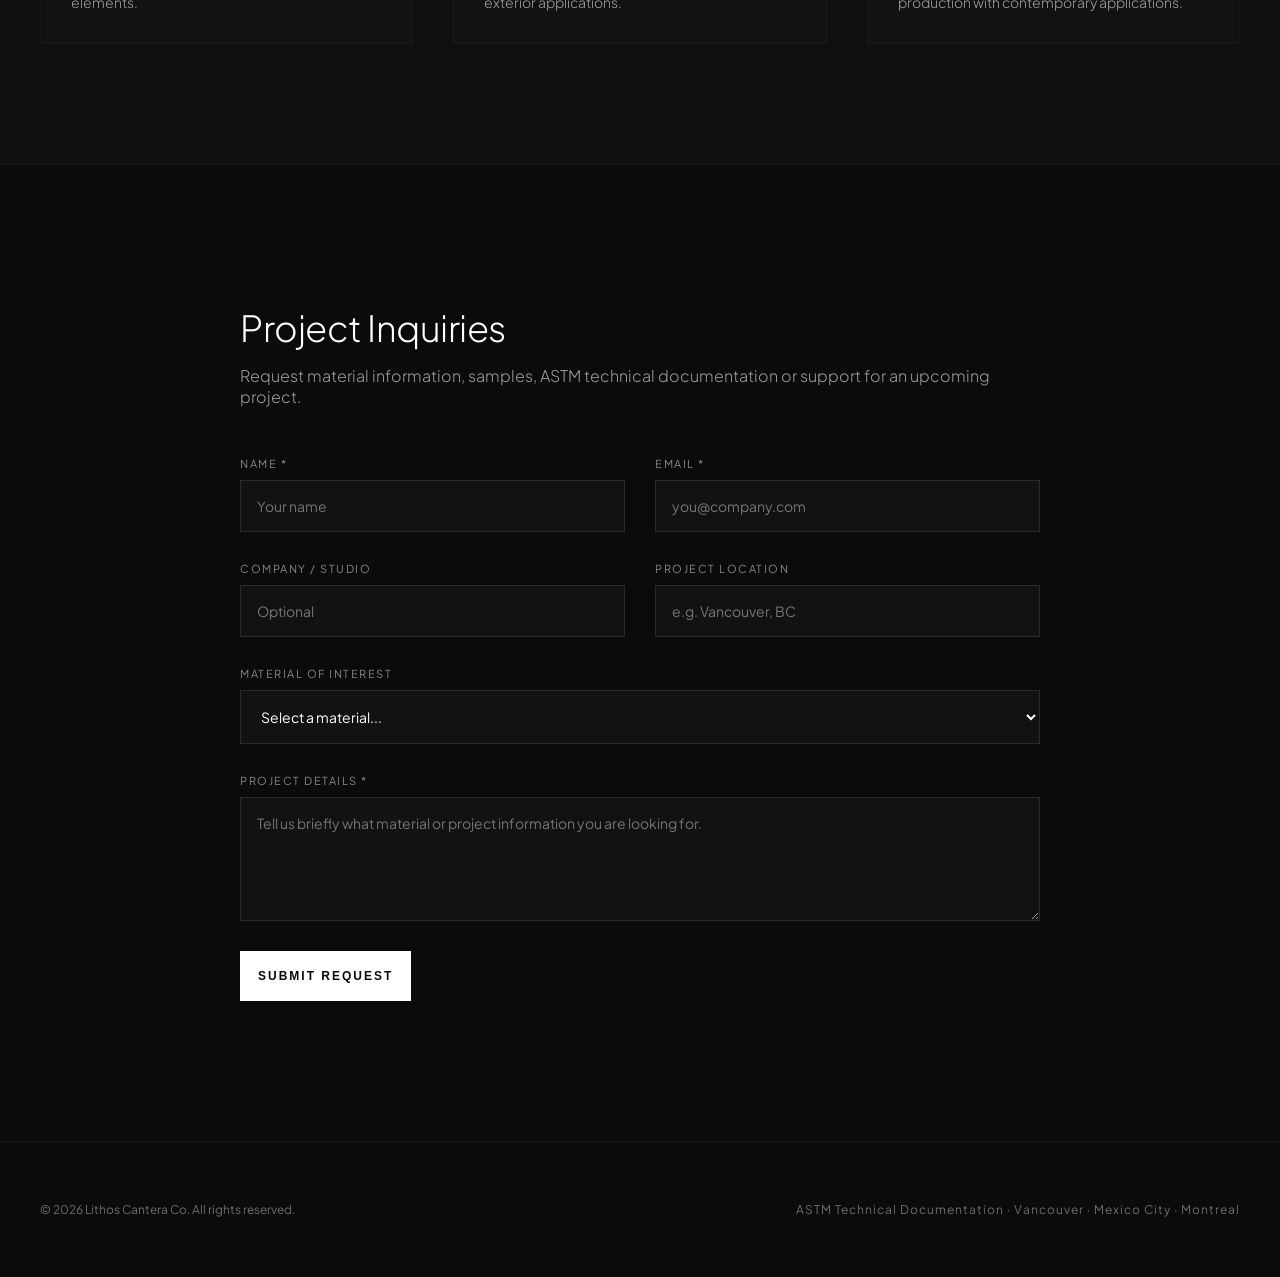
==== commit 645969d5: "Update index.html" ====
--- a/index.html
+++ b/index.html
@@ -3,162 +3,551 @@
 <head>
     <meta charset="UTF-8">
     <meta name="viewport" content="width=device-width, initial-scale=1.0">
-    <title>Lithos Cantera Co. | Premium Mexican Architectural Surfaces</title>
+
+    <title>Lithos Cantera Co. | Mexican Architectural Materials in Canada</title>
+
+    <meta
+        name="description"
+        content="Lithos Cantera sources and coordinates selected Mexican architectural materials for projects across Canada, including volcanic basalt, travertine, limestone, decorative stone, artisan ceramics and clay roof tiles."
+    >
+
     <link rel="stylesheet" href="style.css">
+
     <link rel="preconnect" href="https://fonts.googleapis.com">
     <link rel="preconnect" href="https://fonts.gstatic.com" crossorigin>
-    <link href="https://fonts.googleapis.com/css2?family=Plus+Jakarta+Sans:wght@300;400;500;600&display=swap" rel="stylesheet">
+
+    <link
+        href="https://fonts.googleapis.com/css2?family=Plus+Jakarta+Sans:wght@300;400;500;600&display=swap"
+        rel="stylesheet"
+    >
 </head>
+
 <body>
 
-    <!-- Menú de Navegación Superior -->
+    <!-- HEADER -->
     <header class="site-header">
         <div class="header-inside">
+
             <div class="brand-logo">
-                <img src="Lithos Cantera Co blanco transparente.png" alt="Lithos Cantera Co." class="nav-logo-img">
+                <img
+                    src="Lithos Cantera Co blanco transparente.png"
+                    alt="Lithos Cantera Co."
+                    class="nav-logo-img"
+                >
             </div>
+
             <nav class="main-nav">
                 <a href="index.html" class="nav-link active">HOME</a>
                 <a href="our-story.html" class="nav-link">OUR STORY</a>
                 <a href="technical.html" class="nav-link">TECHNICAL SPECS</a>
             </nav>
+
             <div class="header-location">
-                <span>VANCOUVER, BC / MEXICO CITY</span>
+                <span>VANCOUVER, BC / MEXICO CITY / MONTREAL, QC</span>
             </div>
+
         </div>
     </header>
 
-    <!-- Hero Section -->
+
+    <!-- HERO -->
     <section class="hero-section">
+
         <div class="hero-overlay"></div>
+
         <div class="hero-container hero-split-layout">
-            
-            <!-- Columna Izquierda: Mensaje Principal Fijo -->
+
             <div class="hero-content-left">
-                <h1>Architectural Stone Sourcing & Distribution for West Coast Modernism.</h1>
-                <p class="subtitle">We source, verify, and deliver premium Mexican Cantera, high-density Volcanic Recinto, and custom artisan ceramic tiles directly to premier design and construction firms across Canada. Complete logistical procurement, technical compliance, and strict ASTM verification from source to site.</p>
+
+                <h1>
+                    Architectural Stone Sourcing & Distribution for Canadian Projects.
+                </h1>
+
+                <p class="subtitle">
+                    We source, coordinate and deliver selected Mexican architectural materials,
+                    including volcanic basalt, travertine, limestone, marble and decorative stone,
+                    artisan ceramics and clay roof tiles. Our project-based process includes material
+                    sourcing, ASTM technical documentation, custom fabrication and logistics from
+                    origin to destination.
+                </p>
+
                 <div class="hero-actions">
-                    <a href="#procurement-form" class="hero-cta-solid">REQUEST SPECIFICATIONS & SAMPLES</a>
+                    <a href="#procurement-form" class="hero-cta-solid">
+                        REQUEST SPECIFICATIONS & SAMPLES
+                    </a>
                 </div>
+
             </div>
-            
-            <!-- Columna Derecha: Icono Solo Balanceado -->
+
+
             <div class="hero-content-right-logo">
-                <img src="Icono blanco solo transparente.png" alt="Lithos Icon" class="hero-large-icon">
+
+                <img
+                    src="Icono blanco solo transparente.png"
+                    alt="Lithos Cantera Co. Icon"
+                    class="hero-large-icon"
+                >
+
             </div>
 
         </div>
+
     </section>
 
-    <!-- Sección de Catálogo / Materiales con Enlaces a Specs -->
+
+    <!-- MATERIAL PORTFOLIO -->
     <section class="catalog-section">
+
         <div class="catalog-container">
-            <h2 class="section-title">Material Portfolio</h2>
-            <p class="section-subtitle">Architectural surfaces verified for harsh northern climates and high-end modern applications.</p>
-            
+
+            <h2 class="section-title">
+                Material Portfolio
+            </h2>
+
+            <p class="section-subtitle">
+                Selected Mexican architectural materials for residential,
+                hospitality, commercial and custom architectural applications.
+            </p>
+
+
             <div class="catalog-grid">
-                <!-- Tarjeta 1: Cantera -->
-                <a href="technical.html#cantera-specs" class="catalog-card" style="text-decoration: none; color: inherit;">
+
+
+                <!-- VOLCANIC BASALT -->
+                <a
+                    href="technical.html#basalt-specs"
+                    class="catalog-card"
+                    style="text-decoration: none; color: inherit;"
+                >
+
                     <div class="card-image-wrapper">
-                        <img src="cantera.jpg" alt="Mexican Cantera" class="card-img">
+
+                        <img
+                            src="recinto.jpg"
+                            alt="Mexican Volcanic Basalt"
+                            class="card-img"
+                        >
+
                         <div class="card-hover-overlay">
                             <span class="hover-text">View Specs</span>
                         </div>
-                    </div>
+
+                    </div>
+
                     <div class="card-info">
-                        <h3>Premium Cantera</h3>
-                        <p>Tactile, porous volcanic stone offering rich textures and timeless structural beauty.</p>
-                    </div>
+
+                        <h3>Volcanic Basalt</h3>
+
+                        <p>
+                            Dense volcanic stone available in architectural formats,
+                            finishes and custom fabricated elements.
+                        </p>
+
+                    </div>
+
                 </a>
 
-                <!-- Tarjeta 2: Recinto -->
-                <a href="technical.html#recinto-specs" class="catalog-card" style="text-decoration: none; color: inherit;">
+
+                <!-- NATURAL STONE -->
+                <a
+                    href="technical.html#natural-stone-specs"
+                    class="catalog-card"
+                    style="text-decoration: none; color: inherit;"
+                >
+
                     <div class="card-image-wrapper">
-                        <img src="recinto.jpg" alt="Volcanic Recinto" class="card-img">
+
+                        <img
+                            src="cantera.jpg"
+                            alt="Mexican Natural Stone"
+                            class="card-img"
+                        >
+
                         <div class="card-hover-overlay">
                             <span class="hover-text">View Specs</span>
                         </div>
-                    </div>
+
+                    </div>
+
                     <div class="card-info">
-                        <h3>Volcanic Recinto</h3>
-                        <p>High-density basaltic stone providing exceptional durability and sleek minimalist grey tones.</p>
-                    </div>
+
+                        <h3>Natural Stone</h3>
+
+                        <p>
+                            Travertine, limestone, marble and decorative stone
+                            selected for architectural interior and exterior applications.
+                        </p>
+
+                    </div>
+
                 </a>
 
-                <!-- Tarjeta 3: Tiles -->
-                <a href="technical.html#tiles-specs" class="catalog-card" style="text-decoration: none; color: inherit;">
+
+                <!-- CERAMICS -->
+                <a
+                    href="technical.html#ceramic-specs"
+                    class="catalog-card"
+                    style="text-decoration: none; color: inherit;"
+                >
+
                     <div class="card-image-wrapper">
-                        <img src="tiles.jpg" alt="Artisan Tiles" class="card-img">
+
+                        <img
+                            src="tiles.jpg"
+                            alt="Mexican Artisan Architectural Ceramics"
+                            class="card-img"
+                        >
+
                         <div class="card-hover-overlay">
                             <span class="hover-text">View Specs</span>
                         </div>
-                    </div>
+
+                    </div>
+
                     <div class="card-info">
-                        <h3>Artisan Ceramic Tiles</h3>
-                        <p>Custom-glazed, hand-formed pieces bridging heritage craftsmanship with modern design panels.</p>
-                    </div>
+
+                        <h3>Architectural Ceramics</h3>
+
+                        <p>
+                            Artisan wall tile, architectural brick and glazed ceramic
+                            formats combining traditional production with contemporary applications.
+                        </p>
+
+                    </div>
+
                 </a>
+
+
             </div>
+
         </div>
+
     </section>
 
-    <!-- Formulario de Contacto / Adquisición -->
+
+    <!-- CONTACT / PROCUREMENT FORM -->
     <section id="procurement-form" class="form-section">
+
         <div class="form-container">
-            <h2>Procurement & Specifications</h2>
-            <p class="form-subtitle">Contact our Vancouver or Mexico City office to request ASTM testing data, material samples, or project estimation.</p>
-            
-            <form action="#" method="POST" class="contact-form">
+
+            <h2>
+                Project Inquiries
+            </h2>
+
+            <p class="form-subtitle">
+                Request material information, samples, ASTM technical documentation
+                or support for an upcoming project.
+            </p>
+
+
+            <form id="contactForm" class="contact-form">
+
+
                 <div class="form-group-row">
+
                     <div class="form-group">
-                        <label for="name">Full Name</label>
-                        <input type="text" id="name" name="name" placeholder="John Doe" required>
-                    </div>
+
+                        <label for="name">
+                            Name *
+                        </label>
+
+                        <input
+                            type="text"
+                            id="name"
+                            name="name"
+                            placeholder="Your name"
+                            autocomplete="name"
+                            required
+                        >
+
+                    </div>
+
+
                     <div class="form-group">
-                        <label for="email">Business Email</label>
-                        <input type="email" id="email" name="email" placeholder="john@company.com" required>
-                    </div>
+
+                        <label for="email">
+                            Email *
+                        </label>
+
+                        <input
+                            type="email"
+                            id="email"
+                            name="email"
+                            placeholder="you@company.com"
+                            autocomplete="email"
+                            required
+                        >
+
+                    </div>
+
                 </div>
-                
+
+
                 <div class="form-group-row">
+
                     <div class="form-group">
-                        <label for="company">Company / Firm</label>
-                        <input type="text" id="company" name="company" placeholder="Architecture / Design Firm">
-                    </div>
+
+                        <label for="company">
+                            Company / Studio
+                        </label>
+
+                        <input
+                            type="text"
+                            id="company"
+                            name="company"
+                            placeholder="Optional"
+                            autocomplete="organization"
+                        >
+
+                    </div>
+
+
                     <div class="form-group">
-                        <label for="project">Project Location (City/Province)</label>
-                        <input type="text" id="project" name="project" placeholder="e.g. Vancouver, BC">
-                    </div>
+
+                        <label for="project_location">
+                            Project Location
+                        </label>
+
+                        <input
+                            type="text"
+                            id="project_location"
+                            name="project_location"
+                            placeholder="e.g. Vancouver, BC"
+                        >
+
+                    </div>
+
                 </div>
 
+
                 <div class="form-group">
-                    <label for="material">Material of Interest</label>
-                    <select id="material" name="material">
-                        <option value="">Select a material...</option>
-                        <option value="cantera">Premium Mexican Cantera</option>
-                        <option value="recinto">High-Density Volcanic Recinto</option>
-                        <option value="ceramic">Custom Artisan Ceramic Tiles</option>
-                        <option value="other">Other / Custom Sourcing</option>
+
+                    <label for="material">
+                        Material of Interest
+                    </label>
+
+                    <select
+                        id="material"
+                        name="material"
+                    >
+
+                        <option value="">
+                            Select a material...
+                        </option>
+
+                        <option value="Volcanic Basalt">
+                            Volcanic Basalt
+                        </option>
+
+                        <option value="Travertine">
+                            Travertine
+                        </option>
+
+                        <option value="Limestone">
+                            Limestone
+                        </option>
+
+                        <option value="Marble & Decorative Stone">
+                            Marble & Decorative Stone
+                        </option>
+
+                        <option value="Architectural Ceramics">
+                            Architectural Ceramics
+                        </option>
+
+                        <option value="Clay Roof Tiles">
+                            Clay Roof Tiles
+                        </option>
+
+                        <option value="Other / Custom Sourcing">
+                            Other / Custom Sourcing
+                        </option>
+
                     </select>
+
                 </div>
 
+
                 <div class="form-group">
-                    <label for="message">Project Details & Specification Requirements</label>
-                    <textarea id="message" name="message" rows="5" placeholder="Describe your project scale, timeline, and material specifications..." required></textarea>
+
+                    <label for="project_details">
+                        Project Details *
+                    </label>
+
+                    <textarea
+                        id="project_details"
+                        name="project_details"
+                        rows="5"
+                        placeholder="Tell us briefly what material or project information you are looking for."
+                        required
+                    ></textarea>
+
                 </div>
 
-                <button type="submit" class="form-submit-btn">SUBMIT REQUEST</button>
+
+                <!-- HONEYPOT ANTI-SPAM -->
+                <div
+                    style="position:absolute; left:-9999px;"
+                    aria-hidden="true"
+                >
+
+                    <label for="website">
+                        Website
+                    </label>
+
+                    <input
+                        type="text"
+                        id="website"
+                        name="website"
+                        tabindex="-1"
+                        autocomplete="off"
+                    >
+
+                </div>
+
+
+                <button
+                    type="submit"
+                    class="form-submit-btn"
+                    id="submitButton"
+                >
+                    SUBMIT REQUEST
+                </button>
+
+
+                <p
+                    id="formStatus"
+                    style="
+                        display:none;
+                        margin-top:20px;
+                        font-size:14px;
+                    "
+                ></p>
+
+
             </form>
+
         </div>
+
     </section>
 
-    <!-- Footer -->
+
+    <!-- FOOTER -->
     <footer class="site-footer">
+
         <div class="footer-inside">
-            <p>&copy; 2026 Lithos Cantera Co. All rights reserved.</p>
-            <p class="footer-meta">ASTM Compliant Sourcing • Vancouver • Mexico City</p>
+
+            <p>
+                &copy; 2026 Lithos Cantera Co. All rights reserved.
+            </p>
+
+            <p class="footer-meta">
+                ASTM Technical Documentation · Vancouver · Mexico City · Montreal
+            </p>
+
         </div>
+
     </footer>
+
+
+    <!-- FORM CONNECTION -->
+    <script>
+
+        const contactForm = document.getElementById("contactForm");
+        const submitButton = document.getElementById("submitButton");
+        const formStatus = document.getElementById("formStatus");
+
+        const GOOGLE_SCRIPT_URL =
+            "https://script.google.com/macros/s/AKfycbzZVu9nGH7v9ciswRgRI85ZGac0d6VDJRYIaD7nTl9dU3w_zpn6uyv_Yz-MsDb0mk9q0A/exec";
+
+
+        contactForm.addEventListener("submit", async function(event) {
+
+            event.preventDefault();
+
+
+            const honeypot =
+                document.getElementById("website").value;
+
+            if (honeypot) {
+                return;
+            }
+
+
+            submitButton.disabled = true;
+            submitButton.textContent = "SENDING...";
+
+            formStatus.style.display = "none";
+
+
+            const formData = {
+
+                name:
+                    document.getElementById("name").value.trim(),
+
+                email:
+                    document.getElementById("email").value.trim(),
+
+                company:
+                    document.getElementById("company").value.trim(),
+
+                project_location:
+                    document.getElementById("project_location").value.trim(),
+
+                material:
+                    document.getElementById("material").value,
+
+                project_details:
+                    document.getElementById("project_details").value.trim()
+
+            };
+
+
+            try {
+
+                await fetch(
+                    GOOGLE_SCRIPT_URL,
+                    {
+                        method: "POST",
+
+                        mode: "no-cors",
+
+                        headers: {
+                            "Content-Type": "text/plain;charset=utf-8"
+                        },
+
+                        body: JSON.stringify(formData)
+                    }
+                );
+
+
+                formStatus.textContent =
+                    "Thank you. Your request has been received. We will be in touch shortly.";
+
+                formStatus.style.display = "block";
+
+                contactForm.reset();
+
+
+            } catch (error) {
+
+                console.error("Form submission error:", error);
+
+                formStatus.textContent =
+                    "Something went wrong while submitting your request. Please try again or contact us directly at andres.mazin@lithoscantera.com.";
+
+                formStatus.style.display = "block";
+
+            }
+
+
+            submitButton.disabled = false;
+            submitButton.textContent = "SUBMIT REQUEST";
+
+        });
+
+    </script>
+
 
 </body>
 </html>
--- a/style.css
+++ b/style.css
@@ -1,4 +1,4 @@
-/* --- RESET GENERAL CORREGIDO --- */
+/* --- RESET GENERAL --- */
 * {
     margin: 0;
     padding: 0;
@@ -33,7 +33,6 @@
     align-items: center;
 }
 
-/* LOGO IZQUIERDO: GRANDE Y VISIBLE */
 .brand-logo {
     display: flex;
     align-items: center;
@@ -46,7 +45,6 @@
     object-fit: contain;
 }
 
-/* Enlaces del Menú */
 .main-nav {
     display: flex;
     gap: 40px;
@@ -71,7 +69,7 @@
     letter-spacing: 1.5px;
 }
 
-/* --- HERO SECTION CON TEXTURA TRASERA CORREGIDA --- */
+/* --- HERO SECTION --- */
 .hero-section {
     position: relative;
     min-height: 100vh;
@@ -86,7 +84,6 @@
     background-color: #0b0b0b;
 }
 
-/* Capa de degradado */
 .hero-overlay {
     position: absolute;
     top: 0;
@@ -97,7 +94,6 @@
     z-index: 1;
 }
 
-/* Contenedor principal por encima de la capa oscura */
 .hero-container {
     max-width: 1400px;
     margin: 0 auto;
@@ -107,7 +103,6 @@
     width: 100%;
 }
 
-/* Layout Split */
 .hero-split-layout {
     display: flex;
     justify-content: space-between;
@@ -115,7 +110,6 @@
     gap: 60px;
 }
 
-/* Bloque Izquierdo */
 .hero-content-left {
     max-width: 55%;
 }
@@ -136,7 +130,6 @@
     font-weight: 300;
 }
 
-/* Botón CTA */
 .hero-actions {
     display: flex;
 }
@@ -157,7 +150,6 @@
     transform: translateY(-2px);
 }
 
-/* Columna del Icono Derecho Balanceado */
 .hero-content-right-logo {
     max-width: 40%;
     width: 100%;
@@ -173,7 +165,7 @@
     object-fit: contain;
 }
 
-/* --- SECCIÓN DE CATÁLOGO / MATERIALES (NUEVO) --- */
+/* --- SECCIÓN DE CATÁLOGO / MATERIALES --- */
 .catalog-section {
     padding: 120px 40px;
     background-color: #0f0f0f;
@@ -230,7 +222,6 @@
     transition: transform 0.5s ease;
 }
 
-/* Efecto Hover en las imágenes */
 .card-hover-overlay {
     position: absolute;
     top: 0;
@@ -307,7 +298,6 @@
     font-weight: 300;
 }
 
-/* Estilos de los inputs */
 .contact-form {
     display: flex;
     flex-direction: column;
@@ -390,7 +380,7 @@
     letter-spacing: 1px;
 }
 
-/* --- RESPONSIVO OPTIMIZADO PARA MÓVIL --- */
+/* --- RESPONSIVO --- */
 @media (max-width: 1024px) {
     .hero-content-left h1 {
         font-size: 38px;
@@ -409,11 +399,10 @@
 @media (max-width: 768px) {
     .header-inside {
         padding: 15px 20px;
-        flex-direction: column; /* Alineación vertical para móvil para que quepa todo */
+        flex-direction: column;
         gap: 15px;
     }
     
-    /* El menú no desaparece; se convierte en pestañas visibles en móvil */
     .main-nav {
         display: flex;
         gap: 20px;
@@ -427,7 +416,7 @@
     }
 
     .header-location {
-        display: none; /* Ocultamos solo la ubicación para ganar espacio */
+        display: none;
     }
 
     .nav-logo-img {
@@ -450,7 +439,7 @@
     }
 
     .catalog-grid {
-        grid-template-columns: 1fr; /* Una columna en pantallas chicas */
+        grid-template-columns: 1fr;
     }
 
     .form-group-row {
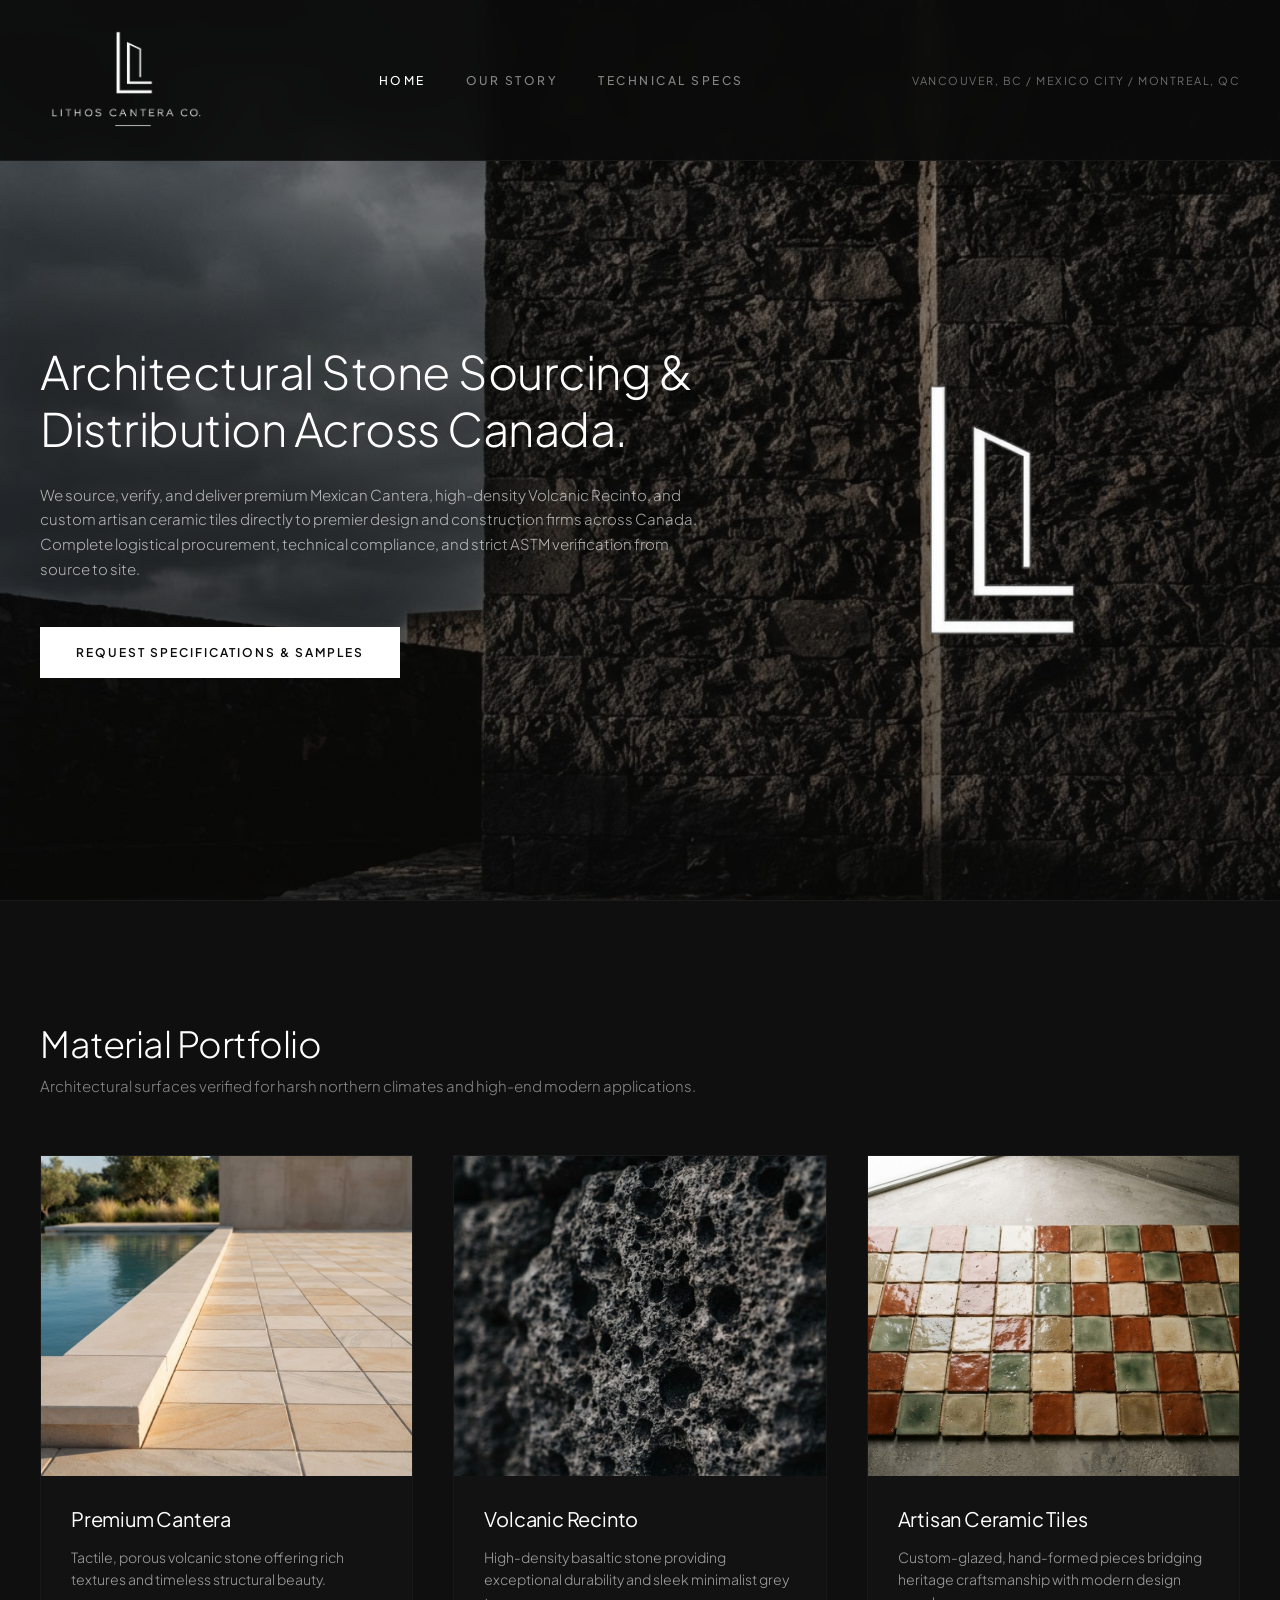
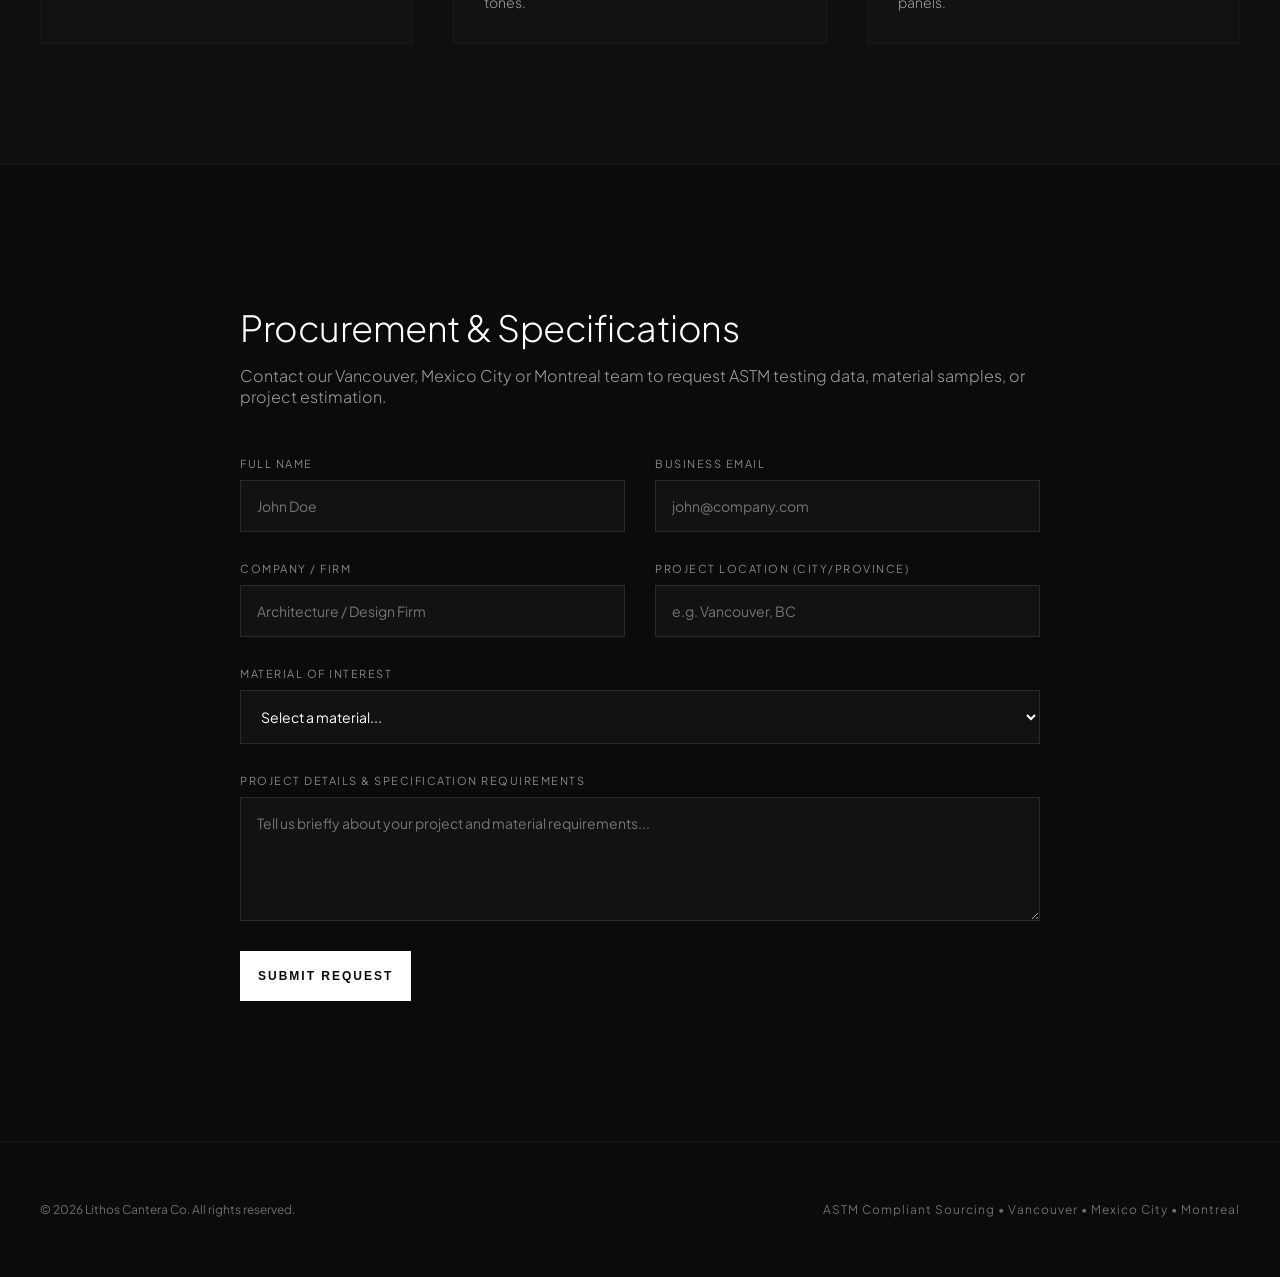
==== commit 95c0b1e6: "Update index.html" ====
--- a/index.html
+++ b/index.html
@@ -3,37 +3,19 @@
 <head>
     <meta charset="UTF-8">
     <meta name="viewport" content="width=device-width, initial-scale=1.0">
-
-    <title>Lithos Cantera Co. | Mexican Architectural Materials in Canada</title>
-
-    <meta
-        name="description"
-        content="Lithos Cantera sources and coordinates selected Mexican architectural materials for projects across Canada, including volcanic basalt, travertine, limestone, decorative stone, artisan ceramics and clay roof tiles."
-    >
-
+    <title>Lithos Cantera Co. | Premium Mexican Architectural Surfaces</title>
     <link rel="stylesheet" href="style.css">
-
     <link rel="preconnect" href="https://fonts.googleapis.com">
     <link rel="preconnect" href="https://fonts.gstatic.com" crossorigin>
-
-    <link
-        href="https://fonts.googleapis.com/css2?family=Plus+Jakarta+Sans:wght@300;400;500;600&display=swap"
-        rel="stylesheet"
-    >
+    <link href="https://fonts.googleapis.com/css2?family=Plus+Jakarta+Sans:wght@300;400;500;600&display=swap" rel="stylesheet">
 </head>
-
 <body>
 
-    <!-- HEADER -->
+    <!-- Menú de Navegación Superior -->
     <header class="site-header">
         <div class="header-inside">
-
             <div class="brand-logo">
-                <img
-                    src="Lithos Cantera Co blanco transparente.png"
-                    alt="Lithos Cantera Co."
-                    class="nav-logo-img"
-                >
+                <img src="Lithos Cantera Co blanco transparente.png" alt="Lithos Cantera Co." class="nav-logo-img">
             </div>
 
             <nav class="main-nav">
@@ -45,30 +27,24 @@
             <div class="header-location">
                 <span>VANCOUVER, BC / MEXICO CITY / MONTREAL, QC</span>
             </div>
-
         </div>
     </header>
 
-
-    <!-- HERO -->
+    <!-- Hero Section -->
     <section class="hero-section">
-
         <div class="hero-overlay"></div>
 
         <div class="hero-container hero-split-layout">
 
+            <!-- Columna Izquierda: Mensaje Principal -->
             <div class="hero-content-left">
-
-                <h1>
-                    Architectural Stone Sourcing & Distribution for Canadian Projects.
-                </h1>
+                <h1>Architectural Stone Sourcing & Distribution Across Canada.</h1>
 
                 <p class="subtitle">
-                    We source, coordinate and deliver selected Mexican architectural materials,
-                    including volcanic basalt, travertine, limestone, marble and decorative stone,
-                    artisan ceramics and clay roof tiles. Our project-based process includes material
-                    sourcing, ASTM technical documentation, custom fabrication and logistics from
-                    origin to destination.
+                    We source, verify, and deliver premium Mexican Cantera, high-density Volcanic Recinto,
+                    and custom artisan ceramic tiles directly to premier design and construction firms
+                    across Canada. Complete logistical procurement, technical compliance, and strict ASTM
+                    verification from source to site.
                 </p>
 
                 <div class="hero-actions">
@@ -76,237 +52,142 @@
                         REQUEST SPECIFICATIONS & SAMPLES
                     </a>
                 </div>
-
-            </div>
-
-
+            </div>
+
+            <!-- Columna Derecha: Icono -->
             <div class="hero-content-right-logo">
-
-                <img
-                    src="Icono blanco solo transparente.png"
-                    alt="Lithos Cantera Co. Icon"
-                    class="hero-large-icon"
-                >
-
-            </div>
-
-        </div>
-
+                <img src="Icono blanco solo transparente.png" alt="Lithos Icon" class="hero-large-icon">
+            </div>
+
+        </div>
     </section>
 
-
-    <!-- MATERIAL PORTFOLIO -->
+    <!-- Sección de Catálogo / Materiales con Enlaces a Specs -->
     <section class="catalog-section">
-
         <div class="catalog-container">
 
-            <h2 class="section-title">
-                Material Portfolio
-            </h2>
+            <h2 class="section-title">Material Portfolio</h2>
 
             <p class="section-subtitle">
-                Selected Mexican architectural materials for residential,
-                hospitality, commercial and custom architectural applications.
+                Architectural surfaces verified for harsh northern climates and high-end modern applications.
             </p>
 
-
             <div class="catalog-grid">
 
-
-                <!-- VOLCANIC BASALT -->
-                <a
-                    href="technical.html#basalt-specs"
-                    class="catalog-card"
-                    style="text-decoration: none; color: inherit;"
-                >
-
+                <!-- Tarjeta 1: Cantera -->
+                <a href="technical.html#cantera-specs" class="catalog-card" style="text-decoration: none; color: inherit;">
                     <div class="card-image-wrapper">
-
-                        <img
-                            src="recinto.jpg"
-                            alt="Mexican Volcanic Basalt"
-                            class="card-img"
-                        >
+                        <img src="cantera.jpg" alt="Mexican Cantera" class="card-img">
 
                         <div class="card-hover-overlay">
                             <span class="hover-text">View Specs</span>
                         </div>
-
                     </div>
 
                     <div class="card-info">
-
-                        <h3>Volcanic Basalt</h3>
-
+                        <h3>Premium Cantera</h3>
                         <p>
-                            Dense volcanic stone available in architectural formats,
-                            finishes and custom fabricated elements.
+                            Tactile, porous volcanic stone offering rich textures and timeless structural beauty.
                         </p>
-
-                    </div>
-
+                    </div>
                 </a>
 
-
-                <!-- NATURAL STONE -->
-                <a
-                    href="technical.html#natural-stone-specs"
-                    class="catalog-card"
-                    style="text-decoration: none; color: inherit;"
-                >
-
+                <!-- Tarjeta 2: Recinto -->
+                <a href="technical.html#recinto-specs" class="catalog-card" style="text-decoration: none; color: inherit;">
                     <div class="card-image-wrapper">
-
-                        <img
-                            src="cantera.jpg"
-                            alt="Mexican Natural Stone"
-                            class="card-img"
-                        >
+                        <img src="recinto.jpg" alt="Volcanic Recinto" class="card-img">
 
                         <div class="card-hover-overlay">
                             <span class="hover-text">View Specs</span>
                         </div>
-
                     </div>
 
                     <div class="card-info">
-
-                        <h3>Natural Stone</h3>
-
+                        <h3>Volcanic Recinto</h3>
                         <p>
-                            Travertine, limestone, marble and decorative stone
-                            selected for architectural interior and exterior applications.
+                            High-density basaltic stone providing exceptional durability and sleek minimalist grey tones.
                         </p>
-
-                    </div>
-
+                    </div>
                 </a>
 
-
-                <!-- CERAMICS -->
-                <a
-                    href="technical.html#ceramic-specs"
-                    class="catalog-card"
-                    style="text-decoration: none; color: inherit;"
-                >
-
+                <!-- Tarjeta 3: Tiles -->
+                <a href="technical.html#tiles-specs" class="catalog-card" style="text-decoration: none; color: inherit;">
                     <div class="card-image-wrapper">
-
-                        <img
-                            src="tiles.jpg"
-                            alt="Mexican Artisan Architectural Ceramics"
-                            class="card-img"
-                        >
+                        <img src="tiles.jpg" alt="Artisan Tiles" class="card-img">
 
                         <div class="card-hover-overlay">
                             <span class="hover-text">View Specs</span>
                         </div>
-
                     </div>
 
                     <div class="card-info">
-
-                        <h3>Architectural Ceramics</h3>
-
+                        <h3>Artisan Ceramic Tiles</h3>
                         <p>
-                            Artisan wall tile, architectural brick and glazed ceramic
-                            formats combining traditional production with contemporary applications.
+                            Custom-glazed, hand-formed pieces bridging heritage craftsmanship with modern design panels.
                         </p>
-
-                    </div>
-
+                    </div>
                 </a>
 
-
-            </div>
-
-        </div>
-
+            </div>
+        </div>
     </section>
 
-
-    <!-- CONTACT / PROCUREMENT FORM -->
+    <!-- Formulario de Contacto / Adquisición -->
     <section id="procurement-form" class="form-section">
-
         <div class="form-container">
 
-            <h2>
-                Project Inquiries
-            </h2>
+            <h2>Procurement & Specifications</h2>
 
             <p class="form-subtitle">
-                Request material information, samples, ASTM technical documentation
-                or support for an upcoming project.
+                Contact our Vancouver, Mexico City or Montreal team to request ASTM testing data,
+                material samples, or project estimation.
             </p>
 
-
             <form id="contactForm" class="contact-form">
 
-
                 <div class="form-group-row">
 
                     <div class="form-group">
-
-                        <label for="name">
-                            Name *
-                        </label>
+                        <label for="name">Full Name</label>
 
                         <input
                             type="text"
                             id="name"
                             name="name"
-                            placeholder="Your name"
-                            autocomplete="name"
+                            placeholder="John Doe"
                             required
                         >
-
-                    </div>
-
+                    </div>
 
                     <div class="form-group">
-
-                        <label for="email">
-                            Email *
-                        </label>
+                        <label for="email">Business Email</label>
 
                         <input
                             type="email"
                             id="email"
                             name="email"
-                            placeholder="you@company.com"
-                            autocomplete="email"
+                            placeholder="john@company.com"
                             required
                         >
-
-                    </div>
-
-                </div>
-
+                    </div>
+
+                </div>
 
                 <div class="form-group-row">
 
                     <div class="form-group">
-
-                        <label for="company">
-                            Company / Studio
-                        </label>
+                        <label for="company">Company / Firm</label>
 
                         <input
                             type="text"
                             id="company"
                             name="company"
-                            placeholder="Optional"
-                            autocomplete="organization"
+                            placeholder="Architecture / Design Firm"
                         >
-
-                    </div>
-
+                    </div>
 
                     <div class="form-group">
-
-                        <label for="project_location">
-                            Project Location
-                        </label>
+                        <label for="project_location">Project Location (City/Province)</label>
 
                         <input
                             type="text"
@@ -314,97 +195,33 @@
                             name="project_location"
                             placeholder="e.g. Vancouver, BC"
                         >
-
-                    </div>
-
-                </div>
-
+                    </div>
+
+                </div>
 
                 <div class="form-group">
-
-                    <label for="material">
-                        Material of Interest
-                    </label>
-
-                    <select
-                        id="material"
-                        name="material"
-                    >
-
-                        <option value="">
-                            Select a material...
-                        </option>
-
-                        <option value="Volcanic Basalt">
-                            Volcanic Basalt
-                        </option>
-
-                        <option value="Travertine">
-                            Travertine
-                        </option>
-
-                        <option value="Limestone">
-                            Limestone
-                        </option>
-
-                        <option value="Marble & Decorative Stone">
-                            Marble & Decorative Stone
-                        </option>
-
-                        <option value="Architectural Ceramics">
-                            Architectural Ceramics
-                        </option>
-
-                        <option value="Clay Roof Tiles">
-                            Clay Roof Tiles
-                        </option>
-
-                        <option value="Other / Custom Sourcing">
-                            Other / Custom Sourcing
-                        </option>
-
+                    <label for="material">Material of Interest</label>
+
+                    <select id="material" name="material">
+                        <option value="">Select a material...</option>
+                        <option value="cantera">Premium Mexican Cantera</option>
+                        <option value="recinto">High-Density Volcanic Recinto</option>
+                        <option value="ceramic">Custom Artisan Ceramic Tiles</option>
+                        <option value="other">Other / Custom Sourcing</option>
                     </select>
-
-                </div>
-
+                </div>
 
                 <div class="form-group">
-
-                    <label for="project_details">
-                        Project Details *
-                    </label>
+                    <label for="project_details">Project Details & Specification Requirements</label>
 
                     <textarea
                         id="project_details"
                         name="project_details"
                         rows="5"
-                        placeholder="Tell us briefly what material or project information you are looking for."
+                        placeholder="Tell us briefly about your project and material requirements..."
                         required
                     ></textarea>
-
-                </div>
-
-
-                <!-- HONEYPOT ANTI-SPAM -->
-                <div
-                    style="position:absolute; left:-9999px;"
-                    aria-hidden="true"
-                >
-
-                    <label for="website">
-                        Website
-                    </label>
-
-                    <input
-                        type="text"
-                        id="website"
-                        name="website"
-                        tabindex="-1"
-                        autocomplete="off"
-                    >
-
-                </div>
-
+                </div>
 
                 <button
                     type="submit"
@@ -414,45 +231,30 @@
                     SUBMIT REQUEST
                 </button>
 
-
                 <p
                     id="formStatus"
-                    style="
-                        display:none;
-                        margin-top:20px;
-                        font-size:14px;
-                    "
+                    style="display:none; margin-top:20px;"
                 ></p>
 
-
             </form>
-
-        </div>
-
+        </div>
     </section>
 
-
-    <!-- FOOTER -->
+    <!-- Footer -->
     <footer class="site-footer">
-
         <div class="footer-inside">
 
-            <p>
-                &copy; 2026 Lithos Cantera Co. All rights reserved.
+            <p>&copy; 2026 Lithos Cantera Co. All rights reserved.</p>
+
+            <p class="footer-meta">
+                ASTM Compliant Sourcing • Vancouver • Mexico City • Montreal
             </p>
 
-            <p class="footer-meta">
-                ASTM Technical Documentation · Vancouver · Mexico City · Montreal
-            </p>
-
-        </div>
-
+        </div>
     </footer>
 
-
-    <!-- FORM CONNECTION -->
+    <!-- Conexión del formulario con Google Sheets -->
     <script>
-
         const contactForm = document.getElementById("contactForm");
         const submitButton = document.getElementById("submitButton");
         const formStatus = document.getElementById("formStatus");
@@ -460,94 +262,53 @@
         const GOOGLE_SCRIPT_URL =
             "https://script.google.com/macros/s/AKfycbzZVu9nGH7v9ciswRgRI85ZGac0d6VDJRYIaD7nTl9dU3w_zpn6uyv_Yz-MsDb0mk9q0A/exec";
 
-
         contactForm.addEventListener("submit", async function(event) {
 
             event.preventDefault();
-
-
-            const honeypot =
-                document.getElementById("website").value;
-
-            if (honeypot) {
-                return;
-            }
-
 
             submitButton.disabled = true;
             submitButton.textContent = "SENDING...";
-
             formStatus.style.display = "none";
 
-
             const formData = {
-
-                name:
-                    document.getElementById("name").value.trim(),
-
-                email:
-                    document.getElementById("email").value.trim(),
-
-                company:
-                    document.getElementById("company").value.trim(),
-
-                project_location:
-                    document.getElementById("project_location").value.trim(),
-
-                material:
-                    document.getElementById("material").value,
-
-                project_details:
-                    document.getElementById("project_details").value.trim()
-
+                name: document.getElementById("name").value.trim(),
+                email: document.getElementById("email").value.trim(),
+                company: document.getElementById("company").value.trim(),
+                project_location: document.getElementById("project_location").value.trim(),
+                material: document.getElementById("material").value,
+                project_details: document.getElementById("project_details").value.trim()
             };
 
-
             try {
 
-                await fetch(
-                    GOOGLE_SCRIPT_URL,
-                    {
-                        method: "POST",
-
-                        mode: "no-cors",
-
-                        headers: {
-                            "Content-Type": "text/plain;charset=utf-8"
-                        },
-
-                        body: JSON.stringify(formData)
-                    }
-                );
-
+                await fetch(GOOGLE_SCRIPT_URL, {
+                    method: "POST",
+                    mode: "no-cors",
+                    headers: {
+                        "Content-Type": "text/plain;charset=utf-8"
+                    },
+                    body: JSON.stringify(formData)
+                });
 
                 formStatus.textContent =
-                    "Thank you. Your request has been received. We will be in touch shortly.";
+                    "Thank you. Your request has been received.";
 
                 formStatus.style.display = "block";
 
                 contactForm.reset();
 
-
             } catch (error) {
 
-                console.error("Form submission error:", error);
-
                 formStatus.textContent =
-                    "Something went wrong while submitting your request. Please try again or contact us directly at andres.mazin@lithoscantera.com.";
+                    "Something went wrong. Please try again.";
 
                 formStatus.style.display = "block";
-
             }
-
 
             submitButton.disabled = false;
             submitButton.textContent = "SUBMIT REQUEST";
-
         });
-
     </script>
-
 
 </body>
 </html>
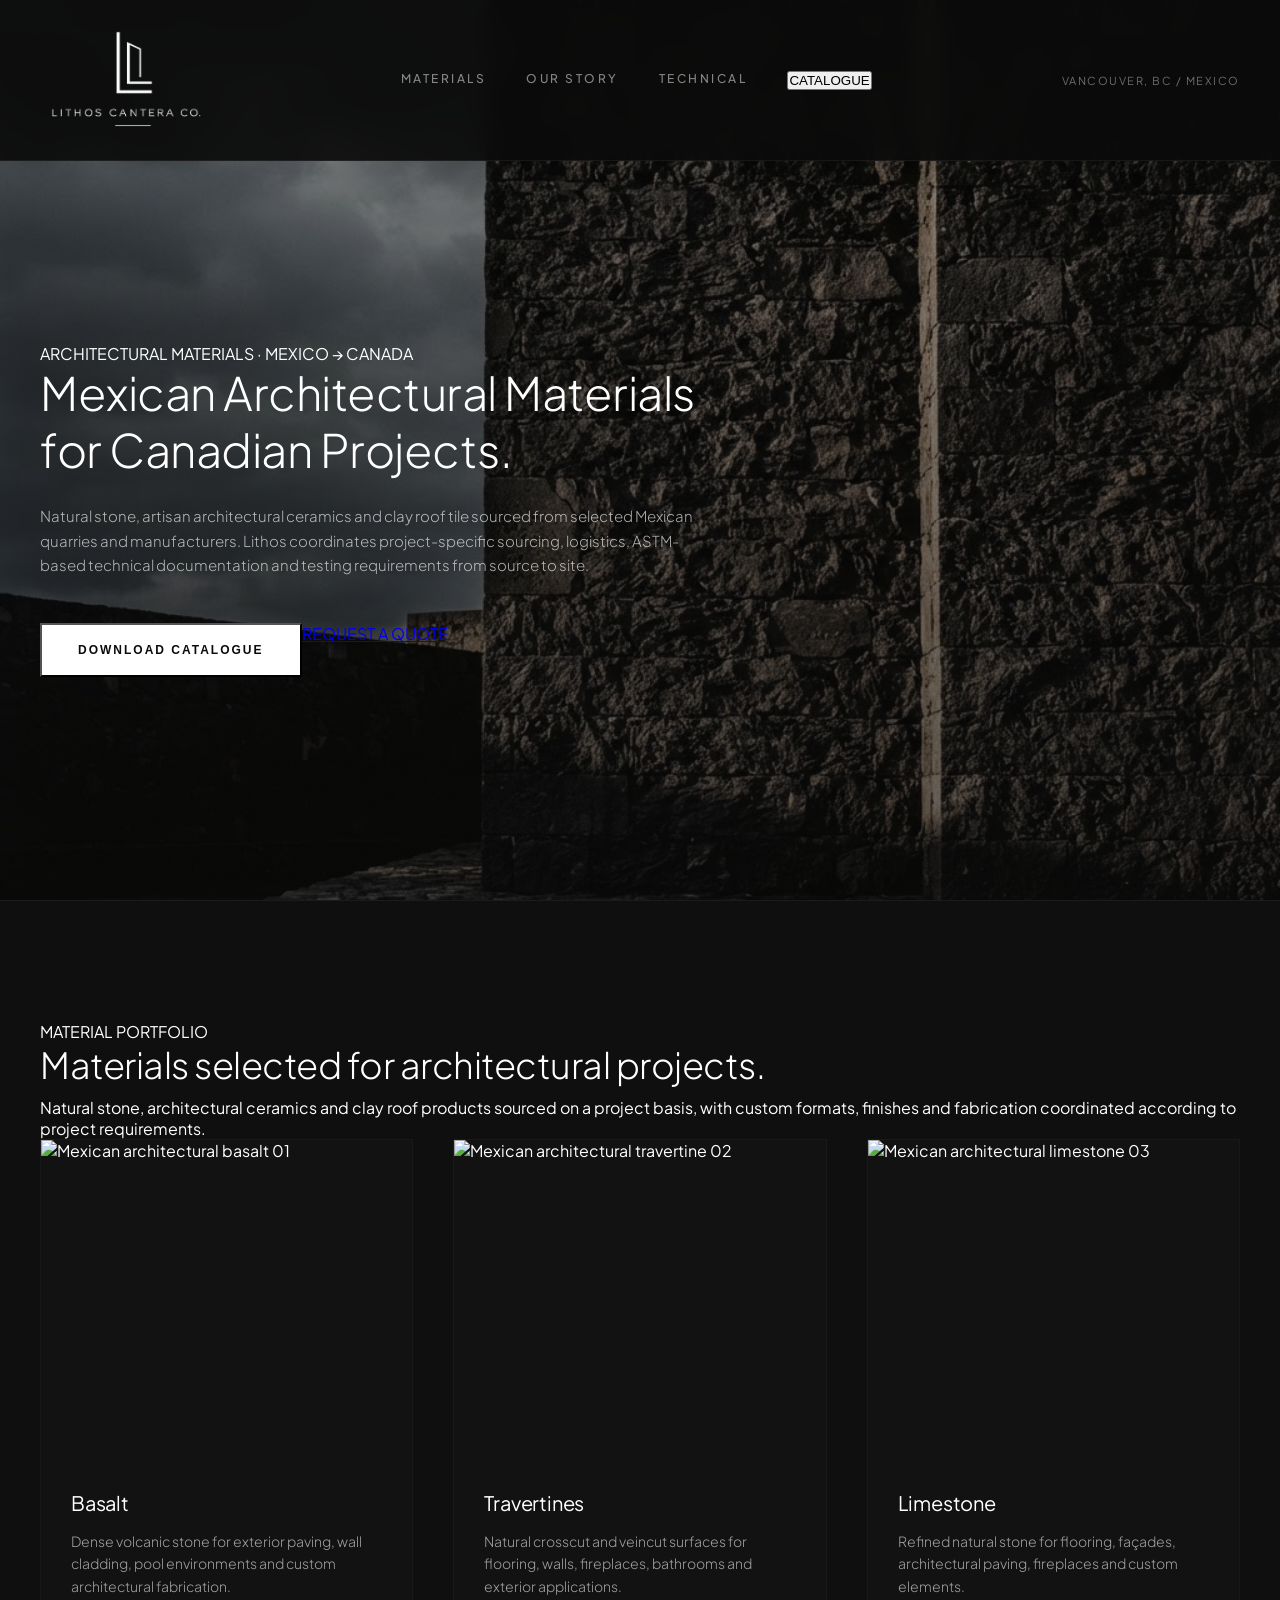
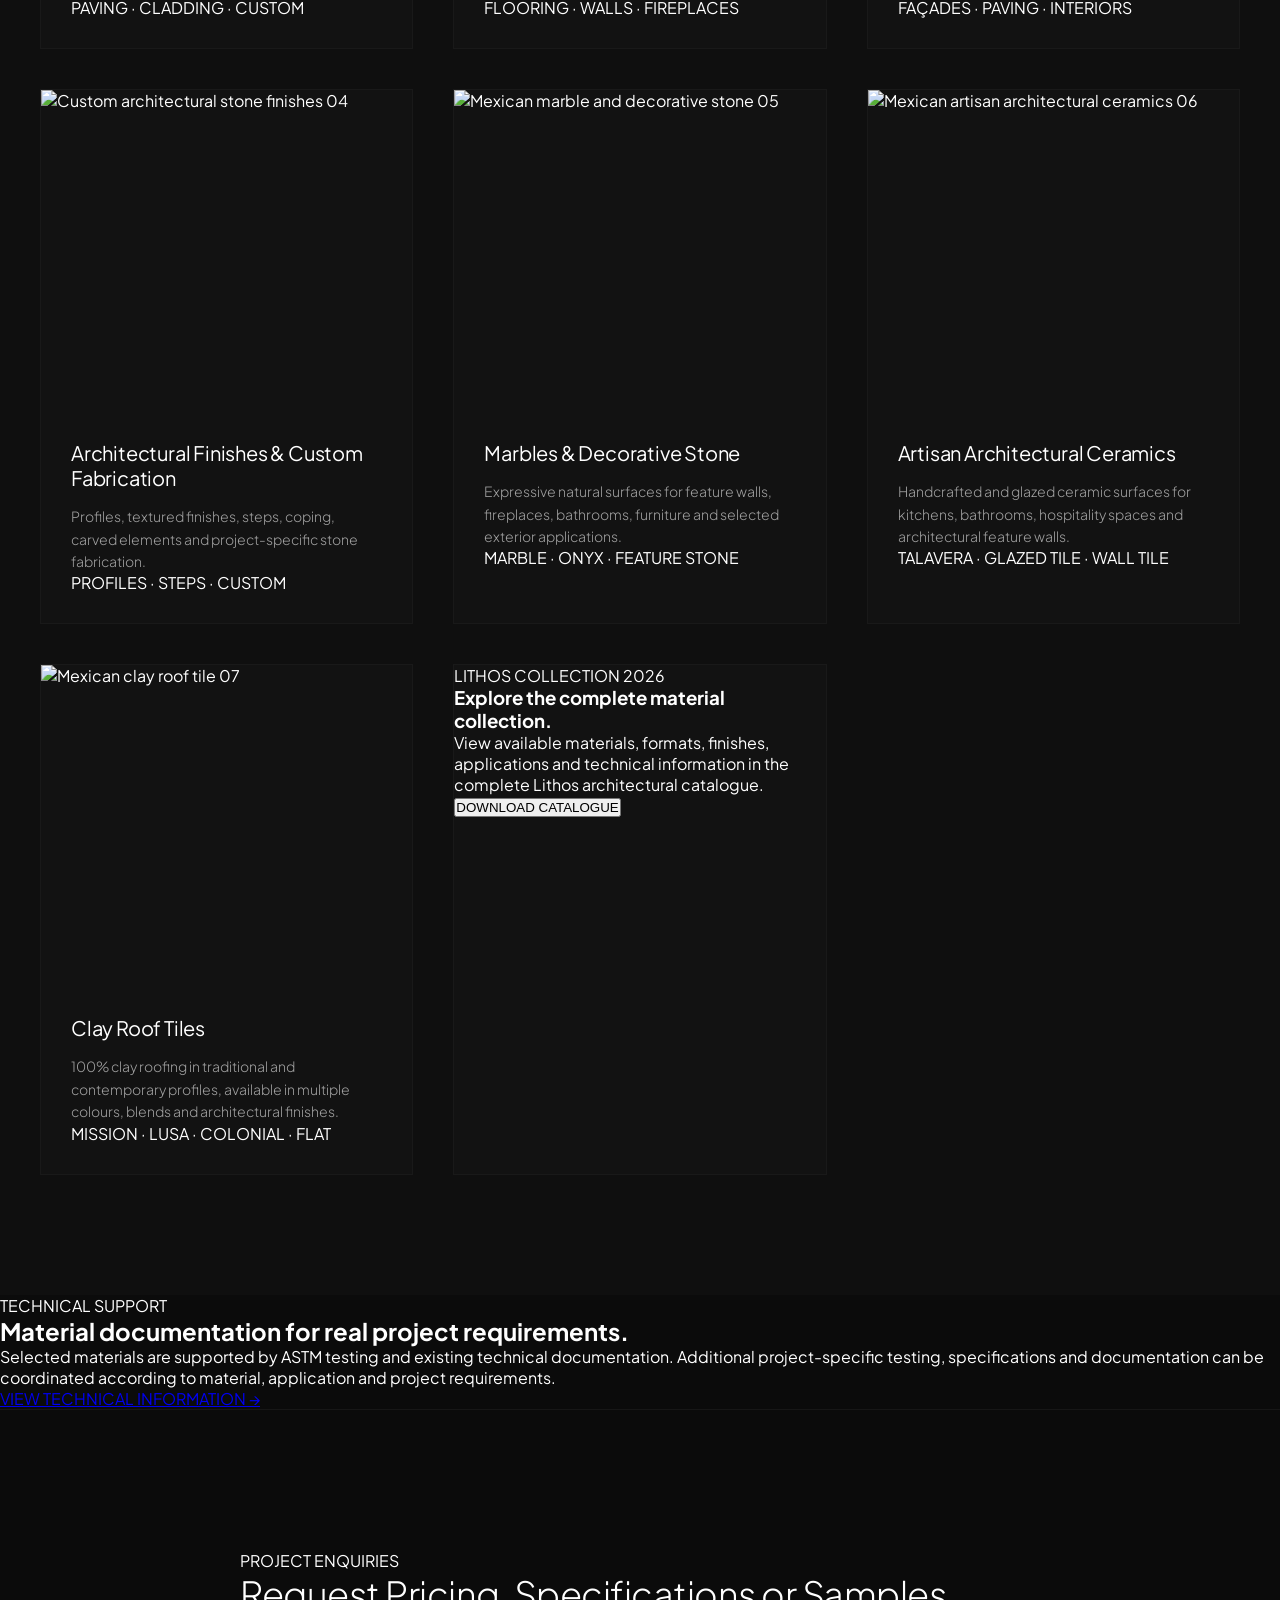
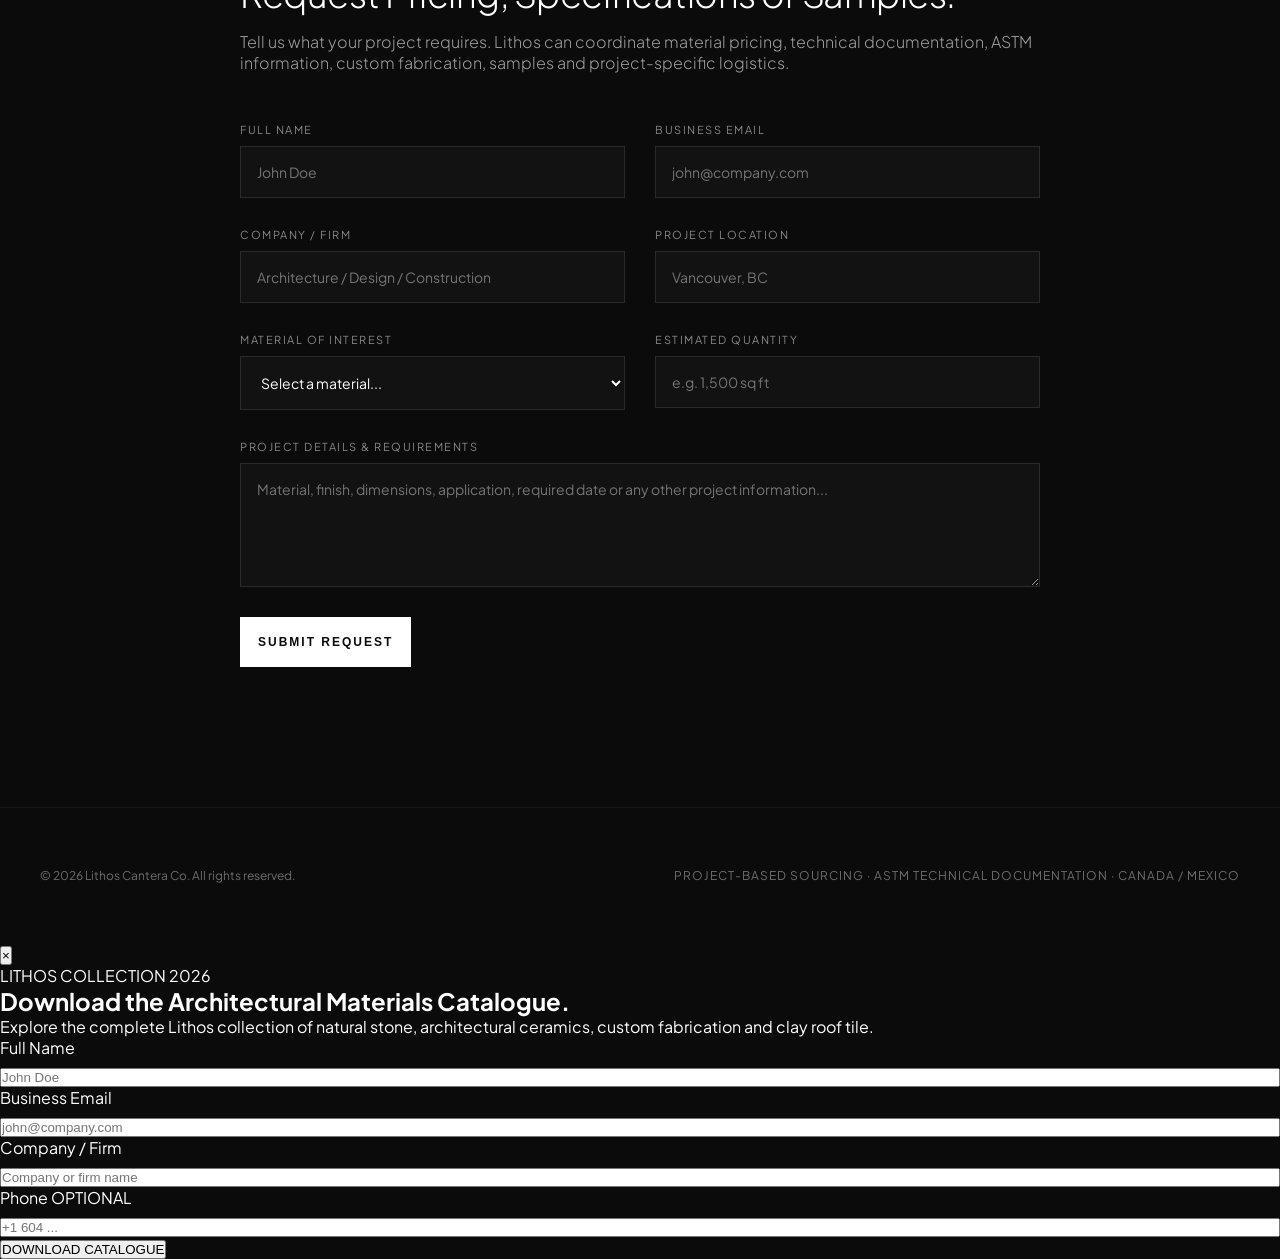
==== commit 3bc763ca: "Update index.html" ====
--- a/index.html
+++ b/index.html
@@ -1,154 +1,636 @@
 <!DOCTYPE html>
 <html lang="en">
+
 <head>
     <meta charset="UTF-8">
-    <meta name="viewport" content="width=device-width, initial-scale=1.0">
-    <title>Lithos Cantera Co. | Premium Mexican Architectural Surfaces</title>
-    <link rel="stylesheet" href="style.css">
-    <link rel="preconnect" href="https://fonts.googleapis.com">
-    <link rel="preconnect" href="https://fonts.gstatic.com" crossorigin>
-    <link href="https://fonts.googleapis.com/css2?family=Plus+Jakarta+Sans:wght@300;400;500;600&display=swap" rel="stylesheet">
+
+    <meta
+        name="viewport"
+        content="width=device-width, initial-scale=1.0"
+    >
+
+    <title>
+        Lithos Cantera Co. | Mexican Architectural Materials for Canada
+    </title>
+
+    <meta
+        name="description"
+        content="Natural stone, artisan architectural ceramics and clay roof tile sourced from selected Mexican quarries and manufacturers for architectural projects across Canada."
+    >
+
+    <meta
+        property="og:title"
+        content="Lithos Cantera Co. | Architectural Materials"
+    >
+
+    <meta
+        property="og:description"
+        content="Mexican natural stone, architectural ceramics, custom fabrication and clay roof tile for Canadian projects."
+    >
+
+    <meta
+        property="og:type"
+        content="website"
+    >
+
+    <link
+        rel="stylesheet"
+        href="style.css"
+    >
+
+    <link
+        rel="preconnect"
+        href="https://fonts.googleapis.com"
+    >
+
+    <link
+        rel="preconnect"
+        href="https://fonts.gstatic.com"
+        crossorigin
+    >
+
+    <link
+        href="https://fonts.googleapis.com/css2?family=Plus+Jakarta+Sans:wght@300;400;500;600&display=swap"
+        rel="stylesheet"
+    >
 </head>
+
+
 <body>
 
-    <!-- Menú de Navegación Superior -->
+
+    <!-- =====================================================
+         HEADER
+    ====================================================== -->
+
     <header class="site-header">
+
         <div class="header-inside">
-            <div class="brand-logo">
-                <img src="Lithos Cantera Co blanco transparente.png" alt="Lithos Cantera Co." class="nav-logo-img">
+
+            <a
+                href="index.html"
+                class="brand-logo"
+                aria-label="Lithos Cantera Co. Home"
+            >
+                <img
+                    src="Lithos Cantera Co blanco transparente.png"
+                    alt="Lithos Cantera Co."
+                    class="nav-logo-img"
+                >
+            </a>
+
+
+            <nav class="main-nav">
+
+                <a
+                    href="#materials"
+                    class="nav-link"
+                >
+                    MATERIALS
+                </a>
+
+                <a
+                    href="our-story.html"
+                    class="nav-link"
+                >
+                    OUR STORY
+                </a>
+
+                <a
+                    href="technical.html"
+                    class="nav-link"
+                >
+                    TECHNICAL
+                </a>
+
+                <button
+                    type="button"
+                    class="nav-catalogue-btn open-catalogue-modal"
+                >
+                    CATALOGUE
+                </button>
+
+            </nav>
+
+
+            <div class="header-location">
+                <span>VANCOUVER, BC / MEXICO</span>
             </div>
 
-            <nav class="main-nav">
-                <a href="index.html" class="nav-link active">HOME</a>
-                <a href="our-story.html" class="nav-link">OUR STORY</a>
-                <a href="technical.html" class="nav-link">TECHNICAL SPECS</a>
-            </nav>
-
-            <div class="header-location">
-                <span>VANCOUVER, BC / MEXICO CITY / MONTREAL, QC</span>
+        </div>
+
+    </header>
+
+
+
+    <!-- =====================================================
+         HERO
+    ====================================================== -->
+
+    <section class="hero-section">
+
+        <div class="hero-overlay"></div>
+
+
+        <div class="hero-container">
+
+            <div class="hero-content-left">
+
+                <p class="hero-eyebrow">
+                    ARCHITECTURAL MATERIALS · MEXICO → CANADA
+                </p>
+
+
+                <h1>
+                    Mexican Architectural Materials for Canadian Projects.
+                </h1>
+
+
+                <p class="subtitle">
+                    Natural stone, artisan architectural ceramics and clay roof
+                    tile sourced from selected Mexican quarries and manufacturers.
+                    Lithos coordinates project-specific sourcing, logistics,
+                    ASTM-based technical documentation and testing requirements
+                    from source to site.
+                </p>
+
+
+                <div class="hero-actions">
+
+                    <button
+                        type="button"
+                        class="hero-cta-solid open-catalogue-modal"
+                    >
+                        DOWNLOAD CATALOGUE
+                    </button>
+
+
+                    <a
+                        href="#procurement-form"
+                        class="hero-cta-outline"
+                    >
+                        REQUEST A QUOTE
+                    </a>
+
+                </div>
+
             </div>
+
         </div>
-    </header>
-
-    <!-- Hero Section -->
-    <section class="hero-section">
-        <div class="hero-overlay"></div>
-
-        <div class="hero-container hero-split-layout">
-
-            <!-- Columna Izquierda: Mensaje Principal -->
-            <div class="hero-content-left">
-                <h1>Architectural Stone Sourcing & Distribution Across Canada.</h1>
-
-                <p class="subtitle">
-                    We source, verify, and deliver premium Mexican Cantera, high-density Volcanic Recinto,
-                    and custom artisan ceramic tiles directly to premier design and construction firms
-                    across Canada. Complete logistical procurement, technical compliance, and strict ASTM
-                    verification from source to site.
+
+    </section>
+
+
+
+    <!-- =====================================================
+         MATERIAL PORTFOLIO
+    ====================================================== -->
+
+    <section
+        class="catalog-section"
+        id="materials"
+    >
+
+        <div class="catalog-container">
+
+            <div class="section-heading-row">
+
+                <div>
+
+                    <p class="section-eyebrow">
+                        MATERIAL PORTFOLIO
+                    </p>
+
+                    <h2 class="section-title">
+                        Materials selected for architectural projects.
+                    </h2>
+
+                </div>
+
+
+                <p class="section-intro">
+                    Natural stone, architectural ceramics and clay roof products
+                    sourced on a project basis, with custom formats, finishes and
+                    fabrication coordinated according to project requirements.
                 </p>
 
-                <div class="hero-actions">
-                    <a href="#procurement-form" class="hero-cta-solid">
-                        REQUEST SPECIFICATIONS & SAMPLES
-                    </a>
-                </div>
             </div>
 
-            <!-- Columna Derecha: Icono -->
-            <div class="hero-content-right-logo">
-                <img src="Icono blanco solo transparente.png" alt="Lithos Icon" class="hero-large-icon">
+
+
+            <div class="catalog-grid">
+
+
+                <!-- 01 BASALT -->
+
+                <article class="catalog-card">
+
+                    <div class="card-image-wrapper">
+
+                        <img
+                            src="basalt.jpg"
+                            alt="Mexican architectural basalt"
+                            class="card-img"
+                        >
+
+                        <span class="card-number">
+                            01
+                        </span>
+
+                    </div>
+
+
+                    <div class="card-info">
+
+                        <h3>
+                            Basalt
+                        </h3>
+
+                        <p>
+                            Dense volcanic stone for exterior paving, wall
+                            cladding, pool environments and custom architectural
+                            fabrication.
+                        </p>
+
+                        <span class="card-use">
+                            PAVING · CLADDING · CUSTOM
+                        </span>
+
+                    </div>
+
+                </article>
+
+
+
+                <!-- 02 TRAVERTINES -->
+
+                <article class="catalog-card">
+
+                    <div class="card-image-wrapper">
+
+                        <img
+                            src="travertine.jpg"
+                            alt="Mexican architectural travertine"
+                            class="card-img"
+                        >
+
+                        <span class="card-number">
+                            02
+                        </span>
+
+                    </div>
+
+
+                    <div class="card-info">
+
+                        <h3>
+                            Travertines
+                        </h3>
+
+                        <p>
+                            Natural crosscut and veincut surfaces for flooring,
+                            walls, fireplaces, bathrooms and exterior applications.
+                        </p>
+
+                        <span class="card-use">
+                            FLOORING · WALLS · FIREPLACES
+                        </span>
+
+                    </div>
+
+                </article>
+
+
+
+                <!-- 03 LIMESTONE -->
+
+                <article class="catalog-card">
+
+                    <div class="card-image-wrapper">
+
+                        <img
+                            src="limestone.jpg"
+                            alt="Mexican architectural limestone"
+                            class="card-img"
+                        >
+
+                        <span class="card-number">
+                            03
+                        </span>
+
+                    </div>
+
+
+                    <div class="card-info">
+
+                        <h3>
+                            Limestone
+                        </h3>
+
+                        <p>
+                            Refined natural stone for flooring, façades,
+                            architectural paving, fireplaces and custom elements.
+                        </p>
+
+                        <span class="card-use">
+                            FAÇADES · PAVING · INTERIORS
+                        </span>
+
+                    </div>
+
+                </article>
+
+
+
+                <!-- 04 FINISHES / CUSTOM -->
+
+                <article class="catalog-card">
+
+                    <div class="card-image-wrapper">
+
+                        <img
+                            src="architectural-finishes.jpg"
+                            alt="Custom architectural stone finishes"
+                            class="card-img"
+                        >
+
+                        <span class="card-number">
+                            04
+                        </span>
+
+                    </div>
+
+
+                    <div class="card-info">
+
+                        <h3>
+                            Architectural Finishes & Custom Fabrication
+                        </h3>
+
+                        <p>
+                            Profiles, textured finishes, steps, coping, carved
+                            elements and project-specific stone fabrication.
+                        </p>
+
+                        <span class="card-use">
+                            PROFILES · STEPS · CUSTOM
+                        </span>
+
+                    </div>
+
+                </article>
+
+
+
+                <!-- 05 MARBLE -->
+
+                <article class="catalog-card">
+
+                    <div class="card-image-wrapper">
+
+                        <img
+                            src="marble-decorative-stone.jpg"
+                            alt="Mexican marble and decorative stone"
+                            class="card-img"
+                        >
+
+                        <span class="card-number">
+                            05
+                        </span>
+
+                    </div>
+
+
+                    <div class="card-info">
+
+                        <h3>
+                            Marbles & Decorative Stone
+                        </h3>
+
+                        <p>
+                            Expressive natural surfaces for feature walls,
+                            fireplaces, bathrooms, furniture and selected
+                            exterior applications.
+                        </p>
+
+                        <span class="card-use">
+                            MARBLE · ONYX · FEATURE STONE
+                        </span>
+
+                    </div>
+
+                </article>
+
+
+
+                <!-- 06 CERAMICS -->
+
+                <article class="catalog-card">
+
+                    <div class="card-image-wrapper">
+
+                        <img
+                            src="architectural-ceramics.jpg"
+                            alt="Mexican artisan architectural ceramics"
+                            class="card-img"
+                        >
+
+                        <span class="card-number">
+                            06
+                        </span>
+
+                    </div>
+
+
+                    <div class="card-info">
+
+                        <h3>
+                            Artisan Architectural Ceramics
+                        </h3>
+
+                        <p>
+                            Handcrafted and glazed ceramic surfaces for kitchens,
+                            bathrooms, hospitality spaces and architectural
+                            feature walls.
+                        </p>
+
+                        <span class="card-use">
+                            TALAVERA · GLAZED TILE · WALL TILE
+                        </span>
+
+                    </div>
+
+                </article>
+
+
+
+                <!-- 07 ROOF TILE -->
+
+                <article class="catalog-card">
+
+                    <div class="card-image-wrapper">
+
+                        <img
+                            src="clay-roof-tile.jpg"
+                            alt="Mexican clay roof tile"
+                            class="card-img"
+                        >
+
+                        <span class="card-number">
+                            07
+                        </span>
+
+                    </div>
+
+
+                    <div class="card-info">
+
+                        <h3>
+                            Clay Roof Tiles
+                        </h3>
+
+                        <p>
+                            100% clay roofing in traditional and contemporary
+                            profiles, available in multiple colours, blends and
+                            architectural finishes.
+                        </p>
+
+                        <span class="card-use">
+                            MISSION · LUSA · COLONIAL · FLAT
+                        </span>
+
+                    </div>
+
+                </article>
+
+
+
+                <!-- CATALOGUE CARD -->
+
+                <article class="catalog-card catalogue-feature-card">
+
+                    <div class="catalogue-feature-inner">
+
+                        <p class="catalogue-card-label">
+                            LITHOS COLLECTION 2026
+                        </p>
+
+                        <h3>
+                            Explore the complete material collection.
+                        </h3>
+
+                        <p>
+                            View available materials, formats, finishes,
+                            applications and technical information in the complete
+                            Lithos architectural catalogue.
+                        </p>
+
+                        <button
+                            type="button"
+                            class="catalogue-inline-btn open-catalogue-modal"
+                        >
+                            DOWNLOAD CATALOGUE
+                        </button>
+
+                    </div>
+
+                </article>
+
+
             </div>
 
         </div>
+
     </section>
 
-    <!-- Sección de Catálogo / Materiales con Enlaces a Specs -->
-    <section class="catalog-section">
-        <div class="catalog-container">
-
-            <h2 class="section-title">Material Portfolio</h2>
-
-            <p class="section-subtitle">
-                Architectural surfaces verified for harsh northern climates and high-end modern applications.
+
+
+    <!-- =====================================================
+         TECHNICAL / ASTM STRIP
+    ====================================================== -->
+
+    <section class="technical-strip">
+
+        <div class="technical-strip-inner">
+
+            <div class="technical-strip-heading">
+
+                <p class="section-eyebrow">
+                    TECHNICAL SUPPORT
+                </p>
+
+                <h2>
+                    Material documentation for real project requirements.
+                </h2>
+
+            </div>
+
+
+            <div class="technical-strip-copy">
+
+                <p>
+                    Selected materials are supported by ASTM testing and existing
+                    technical documentation. Additional project-specific testing,
+                    specifications and documentation can be coordinated according
+                    to material, application and project requirements.
+                </p>
+
+                <a
+                    href="technical.html"
+                    class="text-link"
+                >
+                    VIEW TECHNICAL INFORMATION →
+                </a>
+
+            </div>
+
+        </div>
+
+    </section>
+
+
+
+    <!-- =====================================================
+         PROJECT / RFQ FORM
+    ====================================================== -->
+
+    <section
+        id="procurement-form"
+        class="form-section"
+    >
+
+        <div class="form-container">
+
+            <p class="section-eyebrow">
+                PROJECT ENQUIRIES
             </p>
 
-            <div class="catalog-grid">
-
-                <!-- Tarjeta 1: Cantera -->
-                <a href="technical.html#cantera-specs" class="catalog-card" style="text-decoration: none; color: inherit;">
-                    <div class="card-image-wrapper">
-                        <img src="cantera.jpg" alt="Mexican Cantera" class="card-img">
-
-                        <div class="card-hover-overlay">
-                            <span class="hover-text">View Specs</span>
-                        </div>
-                    </div>
-
-                    <div class="card-info">
-                        <h3>Premium Cantera</h3>
-                        <p>
-                            Tactile, porous volcanic stone offering rich textures and timeless structural beauty.
-                        </p>
-                    </div>
-                </a>
-
-                <!-- Tarjeta 2: Recinto -->
-                <a href="technical.html#recinto-specs" class="catalog-card" style="text-decoration: none; color: inherit;">
-                    <div class="card-image-wrapper">
-                        <img src="recinto.jpg" alt="Volcanic Recinto" class="card-img">
-
-                        <div class="card-hover-overlay">
-                            <span class="hover-text">View Specs</span>
-                        </div>
-                    </div>
-
-                    <div class="card-info">
-                        <h3>Volcanic Recinto</h3>
-                        <p>
-                            High-density basaltic stone providing exceptional durability and sleek minimalist grey tones.
-                        </p>
-                    </div>
-                </a>
-
-                <!-- Tarjeta 3: Tiles -->
-                <a href="technical.html#tiles-specs" class="catalog-card" style="text-decoration: none; color: inherit;">
-                    <div class="card-image-wrapper">
-                        <img src="tiles.jpg" alt="Artisan Tiles" class="card-img">
-
-                        <div class="card-hover-overlay">
-                            <span class="hover-text">View Specs</span>
-                        </div>
-                    </div>
-
-                    <div class="card-info">
-                        <h3>Artisan Ceramic Tiles</h3>
-                        <p>
-                            Custom-glazed, hand-formed pieces bridging heritage craftsmanship with modern design panels.
-                        </p>
-                    </div>
-                </a>
-
-            </div>
-        </div>
-    </section>
-
-    <!-- Formulario de Contacto / Adquisición -->
-    <section id="procurement-form" class="form-section">
-        <div class="form-container">
-
-            <h2>Procurement & Specifications</h2>
+
+            <h2>
+                Request Pricing, Specifications or Samples.
+            </h2>
+
 
             <p class="form-subtitle">
-                Contact our Vancouver, Mexico City or Montreal team to request ASTM testing data,
-                material samples, or project estimation.
+                Tell us what your project requires. Lithos can coordinate
+                material pricing, technical documentation, ASTM information,
+                custom fabrication, samples and project-specific logistics.
             </p>
 
-            <form id="contactForm" class="contact-form">
+
+            <form
+                id="contactForm"
+                class="contact-form"
+            >
+
 
                 <div class="form-group-row">
 
                     <div class="form-group">
-                        <label for="name">Full Name</label>
+
+                        <label for="name">
+                            Full Name
+                        </label>
 
                         <input
                             type="text"
@@ -157,10 +639,15 @@
                             placeholder="John Doe"
                             required
                         >
-                    </div>
+
+                    </div>
+
 
                     <div class="form-group">
-                        <label for="email">Business Email</label>
+
+                        <label for="email">
+                            Business Email
+                        </label>
 
                         <input
                             type="email"
@@ -169,59 +656,140 @@
                             placeholder="john@company.com"
                             required
                         >
+
                     </div>
 
                 </div>
 
+
+
                 <div class="form-group-row">
 
                     <div class="form-group">
-                        <label for="company">Company / Firm</label>
+
+                        <label for="company">
+                            Company / Firm
+                        </label>
 
                         <input
                             type="text"
                             id="company"
                             name="company"
-                            placeholder="Architecture / Design Firm"
+                            placeholder="Architecture / Design / Construction"
                         >
-                    </div>
+
+                    </div>
+
 
                     <div class="form-group">
-                        <label for="project_location">Project Location (City/Province)</label>
+
+                        <label for="project_location">
+                            Project Location
+                        </label>
 
                         <input
                             type="text"
                             id="project_location"
                             name="project_location"
-                            placeholder="e.g. Vancouver, BC"
+                            placeholder="Vancouver, BC"
                         >
+
                     </div>
 
                 </div>
 
+
+
+                <div class="form-group-row">
+
+                    <div class="form-group">
+
+                        <label for="material">
+                            Material of Interest
+                        </label>
+
+                        <select
+                            id="material"
+                            name="material"
+                        >
+
+                            <option value="">
+                                Select a material...
+                            </option>
+
+                            <option value="basalt">
+                                Basalt
+                            </option>
+
+                            <option value="travertine">
+                                Travertine
+                            </option>
+
+                            <option value="limestone">
+                                Limestone
+                            </option>
+
+                            <option value="marble_decorative">
+                                Marble / Decorative Stone
+                            </option>
+
+                            <option value="ceramics">
+                                Architectural Ceramics
+                            </option>
+
+                            <option value="clay_roof_tile">
+                                Clay Roof Tile
+                            </option>
+
+                            <option value="custom_fabrication">
+                                Custom Stone Fabrication
+                            </option>
+
+                            <option value="other">
+                                Not Sure / Other
+                            </option>
+
+                        </select>
+
+                    </div>
+
+
+                    <div class="form-group">
+
+                        <label for="estimated_quantity">
+                            Estimated Quantity
+                        </label>
+
+                        <input
+                            type="text"
+                            id="estimated_quantity"
+                            name="estimated_quantity"
+                            placeholder="e.g. 1,500 sq ft"
+                        >
+
+                    </div>
+
+                </div>
+
+
+
                 <div class="form-group">
-                    <label for="material">Material of Interest</label>
-
-                    <select id="material" name="material">
-                        <option value="">Select a material...</option>
-                        <option value="cantera">Premium Mexican Cantera</option>
-                        <option value="recinto">High-Density Volcanic Recinto</option>
-                        <option value="ceramic">Custom Artisan Ceramic Tiles</option>
-                        <option value="other">Other / Custom Sourcing</option>
-                    </select>
-                </div>
-
-                <div class="form-group">
-                    <label for="project_details">Project Details & Specification Requirements</label>
+
+                    <label for="project_details">
+                        Project Details & Requirements
+                    </label>
 
                     <textarea
                         id="project_details"
                         name="project_details"
                         rows="5"
-                        placeholder="Tell us briefly about your project and material requirements..."
+                        placeholder="Material, finish, dimensions, application, required date or any other project information..."
                         required
                     ></textarea>
+
                 </div>
+
+
 
                 <button
                     type="submit"
@@ -231,84 +799,640 @@
                     SUBMIT REQUEST
                 </button>
 
+
                 <p
                     id="formStatus"
-                    style="display:none; margin-top:20px;"
+                    class="form-status"
+                    style="display:none;"
                 ></p>
 
             </form>
+
         </div>
+
     </section>
 
-    <!-- Footer -->
+
+
+    <!-- =====================================================
+         FOOTER
+    ====================================================== -->
+
     <footer class="site-footer">
+
         <div class="footer-inside">
 
-            <p>&copy; 2026 Lithos Cantera Co. All rights reserved.</p>
+            <p>
+                &copy; 2026 Lithos Cantera Co. All rights reserved.
+            </p>
+
 
             <p class="footer-meta">
-                ASTM Compliant Sourcing • Vancouver • Mexico City • Montreal
+                PROJECT-BASED SOURCING · ASTM TECHNICAL DOCUMENTATION · CANADA / MEXICO
             </p>
 
         </div>
+
     </footer>
 
-    <!-- Conexión del formulario con Google Sheets -->
+
+
+    <!-- =====================================================
+         CATALOGUE LEAD MODAL
+    ====================================================== -->
+
+    <div
+        class="catalogue-modal"
+        id="catalogueModal"
+        aria-hidden="true"
+    >
+
+        <div
+            class="catalogue-modal-backdrop"
+            id="catalogueModalBackdrop"
+        ></div>
+
+
+        <div
+            class="catalogue-modal-dialog"
+            role="dialog"
+            aria-modal="true"
+            aria-labelledby="catalogueModalTitle"
+        >
+
+            <button
+                type="button"
+                class="catalogue-modal-close"
+                id="catalogueModalClose"
+                aria-label="Close catalogue form"
+            >
+                ×
+            </button>
+
+
+            <p class="modal-eyebrow">
+                LITHOS COLLECTION 2026
+            </p>
+
+
+            <h2 id="catalogueModalTitle">
+                Download the Architectural Materials Catalogue.
+            </h2>
+
+
+            <p class="modal-description">
+                Explore the complete Lithos collection of natural stone,
+                architectural ceramics, custom fabrication and clay roof tile.
+            </p>
+
+
+            <form
+                id="catalogueForm"
+                class="catalogue-form"
+            >
+
+                <div class="form-group">
+
+                    <label for="catalogueName">
+                        Full Name
+                    </label>
+
+                    <input
+                        type="text"
+                        id="catalogueName"
+                        name="catalogueName"
+                        placeholder="John Doe"
+                        required
+                    >
+
+                </div>
+
+
+                <div class="form-group">
+
+                    <label for="catalogueEmail">
+                        Business Email
+                    </label>
+
+                    <input
+                        type="email"
+                        id="catalogueEmail"
+                        name="catalogueEmail"
+                        placeholder="john@company.com"
+                        required
+                    >
+
+                </div>
+
+
+                <div class="form-group">
+
+                    <label for="catalogueCompany">
+                        Company / Firm
+                    </label>
+
+                    <input
+                        type="text"
+                        id="catalogueCompany"
+                        name="catalogueCompany"
+                        placeholder="Company or firm name"
+                        required
+                    >
+
+                </div>
+
+
+                <div class="form-group">
+
+                    <label for="cataloguePhone">
+                        Phone
+                        <span class="optional-label">
+                            OPTIONAL
+                        </span>
+                    </label>
+
+                    <input
+                        type="tel"
+                        id="cataloguePhone"
+                        name="cataloguePhone"
+                        placeholder="+1 604 ..."
+                    >
+
+                </div>
+
+
+                <button
+                    type="submit"
+                    class="catalogue-download-submit"
+                    id="catalogueSubmitButton"
+                >
+                    DOWNLOAD CATALOGUE
+                </button>
+
+
+                <p
+                    id="catalogueFormStatus"
+                    class="form-status"
+                    style="display:none;"
+                ></p>
+
+            </form>
+
+        </div>
+
+    </div>
+
+
+
+    <!-- =====================================================
+         GOOGLE SHEETS + CATALOGUE LOGIC
+    ====================================================== -->
+
     <script>
-        const contactForm = document.getElementById("contactForm");
-        const submitButton = document.getElementById("submitButton");
-        const formStatus = document.getElementById("formStatus");
+
+        /*
+        ========================================================
+        CONFIGURATION
+        ========================================================
+        */
 
         const GOOGLE_SCRIPT_URL =
             "https://script.google.com/macros/s/AKfycbzZVu9nGH7v9ciswRgRI85ZGac0d6VDJRYIaD7nTl9dU3w_zpn6uyv_Yz-MsDb0mk9q0A/exec";
 
-        contactForm.addEventListener("submit", async function(event) {
-
-            event.preventDefault();
-
-            submitButton.disabled = true;
-            submitButton.textContent = "SENDING...";
-            formStatus.style.display = "none";
-
-            const formData = {
-                name: document.getElementById("name").value.trim(),
-                email: document.getElementById("email").value.trim(),
-                company: document.getElementById("company").value.trim(),
-                project_location: document.getElementById("project_location").value.trim(),
-                material: document.getElementById("material").value,
-                project_details: document.getElementById("project_details").value.trim()
-            };
-
-            try {
-
-                await fetch(GOOGLE_SCRIPT_URL, {
-                    method: "POST",
-                    mode: "no-cors",
-                    headers: {
-                        "Content-Type": "text/plain;charset=utf-8"
-                    },
-                    body: JSON.stringify(formData)
-                });
-
-                formStatus.textContent =
-                    "Thank you. Your request has been received.";
-
-                formStatus.style.display = "block";
-
-                contactForm.reset();
-
-            } catch (error) {
-
-                formStatus.textContent =
-                    "Something went wrong. Please try again.";
-
-                formStatus.style.display = "block";
+
+        const CATALOGUE_URL =
+            "lithos-cantera-catalogue-2026.pdf";
+
+
+
+        /*
+        ========================================================
+        PROJECT / RFQ FORM
+        ========================================================
+        */
+
+        const contactForm =
+            document.getElementById("contactForm");
+
+        const submitButton =
+            document.getElementById("submitButton");
+
+        const formStatus =
+            document.getElementById("formStatus");
+
+
+        contactForm.addEventListener(
+            "submit",
+            async function(event) {
+
+                event.preventDefault();
+
+
+                submitButton.disabled = true;
+                submitButton.textContent = "SENDING...";
+
+                formStatus.style.display = "none";
+
+
+                const quantity =
+                    document
+                        .getElementById("estimated_quantity")
+                        .value
+                        .trim();
+
+
+                const originalDetails =
+                    document
+                        .getElementById("project_details")
+                        .value
+                        .trim();
+
+
+                const combinedDetails =
+                    quantity
+                        ? `Estimated quantity: ${quantity}\n\n${originalDetails}`
+                        : originalDetails;
+
+
+                const formData = {
+
+                    name:
+                        document
+                            .getElementById("name")
+                            .value
+                            .trim(),
+
+                    email:
+                        document
+                            .getElementById("email")
+                            .value
+                            .trim(),
+
+                    company:
+                        document
+                            .getElementById("company")
+                            .value
+                            .trim(),
+
+                    project_location:
+                        document
+                            .getElementById("project_location")
+                            .value
+                            .trim(),
+
+                    material:
+                        document
+                            .getElementById("material")
+                            .value,
+
+                    project_details:
+                        combinedDetails,
+
+                    lead_type:
+                        "project_request"
+
+                };
+
+
+                try {
+
+                    await fetch(
+                        GOOGLE_SCRIPT_URL,
+                        {
+                            method: "POST",
+                            mode: "no-cors",
+                            headers: {
+                                "Content-Type":
+                                    "text/plain;charset=utf-8"
+                            },
+                            body: JSON.stringify(formData)
+                        }
+                    );
+
+
+                    formStatus.textContent =
+                        "Thank you. Your request has been received.";
+
+                    formStatus.style.display =
+                        "block";
+
+
+                    contactForm.reset();
+
+
+                } catch (error) {
+
+                    formStatus.textContent =
+                        "Something went wrong. Please try again.";
+
+                    formStatus.style.display =
+                        "block";
+
+                }
+
+
+                submitButton.disabled = false;
+
+                submitButton.textContent =
+                    "SUBMIT REQUEST";
+
             }
-
-            submitButton.disabled = false;
-            submitButton.textContent = "SUBMIT REQUEST";
-        });
+        );
+
+
+
+        /*
+        ========================================================
+        CATALOGUE MODAL
+        ========================================================
+        */
+
+        const catalogueModal =
+            document.getElementById("catalogueModal");
+
+        const catalogueModalClose =
+            document.getElementById("catalogueModalClose");
+
+        const catalogueModalBackdrop =
+            document.getElementById("catalogueModalBackdrop");
+
+        const catalogueOpenButtons =
+            document.querySelectorAll(
+                ".open-catalogue-modal"
+            );
+
+
+        function openCatalogueModal() {
+
+            catalogueModal.classList.add("is-open");
+
+            catalogueModal.setAttribute(
+                "aria-hidden",
+                "false"
+            );
+
+            document.body.classList.add(
+                "modal-open"
+            );
+
+
+            setTimeout(
+                function() {
+
+                    document
+                        .getElementById("catalogueName")
+                        .focus();
+
+                },
+                100
+            );
+
+        }
+
+
+        function closeCatalogueModal() {
+
+            catalogueModal.classList.remove("is-open");
+
+            catalogueModal.setAttribute(
+                "aria-hidden",
+                "true"
+            );
+
+            document.body.classList.remove(
+                "modal-open"
+            );
+
+        }
+
+
+        catalogueOpenButtons.forEach(
+            function(button) {
+
+                button.addEventListener(
+                    "click",
+                    openCatalogueModal
+                );
+
+            }
+        );
+
+
+        catalogueModalClose.addEventListener(
+            "click",
+            closeCatalogueModal
+        );
+
+
+        catalogueModalBackdrop.addEventListener(
+            "click",
+            closeCatalogueModal
+        );
+
+
+        document.addEventListener(
+            "keydown",
+            function(event) {
+
+                if (
+                    event.key === "Escape" &&
+                    catalogueModal.classList.contains("is-open")
+                ) {
+
+                    closeCatalogueModal();
+
+                }
+
+            }
+        );
+
+
+
+        /*
+        ========================================================
+        CATALOGUE LEAD FORM
+        ========================================================
+        */
+
+        const catalogueForm =
+            document.getElementById("catalogueForm");
+
+        const catalogueSubmitButton =
+            document.getElementById(
+                "catalogueSubmitButton"
+            );
+
+        const catalogueFormStatus =
+            document.getElementById(
+                "catalogueFormStatus"
+            );
+
+
+        catalogueForm.addEventListener(
+            "submit",
+            async function(event) {
+
+                event.preventDefault();
+
+
+                catalogueSubmitButton.disabled =
+                    true;
+
+                catalogueSubmitButton.textContent =
+                    "PREPARING CATALOGUE...";
+
+                catalogueFormStatus.style.display =
+                    "none";
+
+
+                const catalogueName =
+                    document
+                        .getElementById("catalogueName")
+                        .value
+                        .trim();
+
+
+                const catalogueEmail =
+                    document
+                        .getElementById("catalogueEmail")
+                        .value
+                        .trim();
+
+
+                const catalogueCompany =
+                    document
+                        .getElementById("catalogueCompany")
+                        .value
+                        .trim();
+
+
+                const cataloguePhone =
+                    document
+                        .getElementById("cataloguePhone")
+                        .value
+                        .trim();
+
+
+
+                /*
+                We intentionally preserve the fields already used
+                by the current Google Apps Script.
+
+                This means the catalogue lead can be captured
+                without changing the existing backend first.
+                */
+
+                const catalogueLeadData = {
+
+                    name:
+                        catalogueName,
+
+                    email:
+                        catalogueEmail,
+
+                    company:
+                        catalogueCompany,
+
+                    project_location:
+                        "",
+
+                    material:
+                        "catalogue_download",
+
+                    project_details:
+                        cataloguePhone
+                            ? `Catalogue download request. Phone: ${cataloguePhone}`
+                            : "Catalogue download request.",
+
+                    phone:
+                        cataloguePhone,
+
+                    lead_type:
+                        "catalogue_download"
+
+                };
+
+
+                try {
+
+                    await fetch(
+                        GOOGLE_SCRIPT_URL,
+                        {
+                            method: "POST",
+                            mode: "no-cors",
+                            headers: {
+                                "Content-Type":
+                                    "text/plain;charset=utf-8"
+                            },
+                            body:
+                                JSON.stringify(
+                                    catalogueLeadData
+                                )
+                        }
+                    );
+
+
+                    /*
+                    Start catalogue download.
+                    */
+
+                    const downloadLink =
+                        document.createElement("a");
+
+                    downloadLink.href =
+                        CATALOGUE_URL;
+
+                    downloadLink.download =
+                        "Lithos-Cantera-Catalogue-2026.pdf";
+
+                    document.body.appendChild(
+                        downloadLink
+                    );
+
+                    downloadLink.click();
+
+                    downloadLink.remove();
+
+
+                    catalogueFormStatus.textContent =
+                        "Your catalogue is downloading.";
+
+                    catalogueFormStatus.style.display =
+                        "block";
+
+
+                    catalogueForm.reset();
+
+
+                    setTimeout(
+                        closeCatalogueModal,
+                        1800
+                    );
+
+
+                } catch (error) {
+
+                    catalogueFormStatus.textContent =
+                        "Something went wrong. Please try again.";
+
+                    catalogueFormStatus.style.display =
+                        "block";
+
+                }
+
+
+                catalogueSubmitButton.disabled =
+                    false;
+
+                catalogueSubmitButton.textContent =
+                    "DOWNLOAD CATALOGUE";
+
+            }
+        );
+
     </script>
 
+
 </body>
+
 </html>
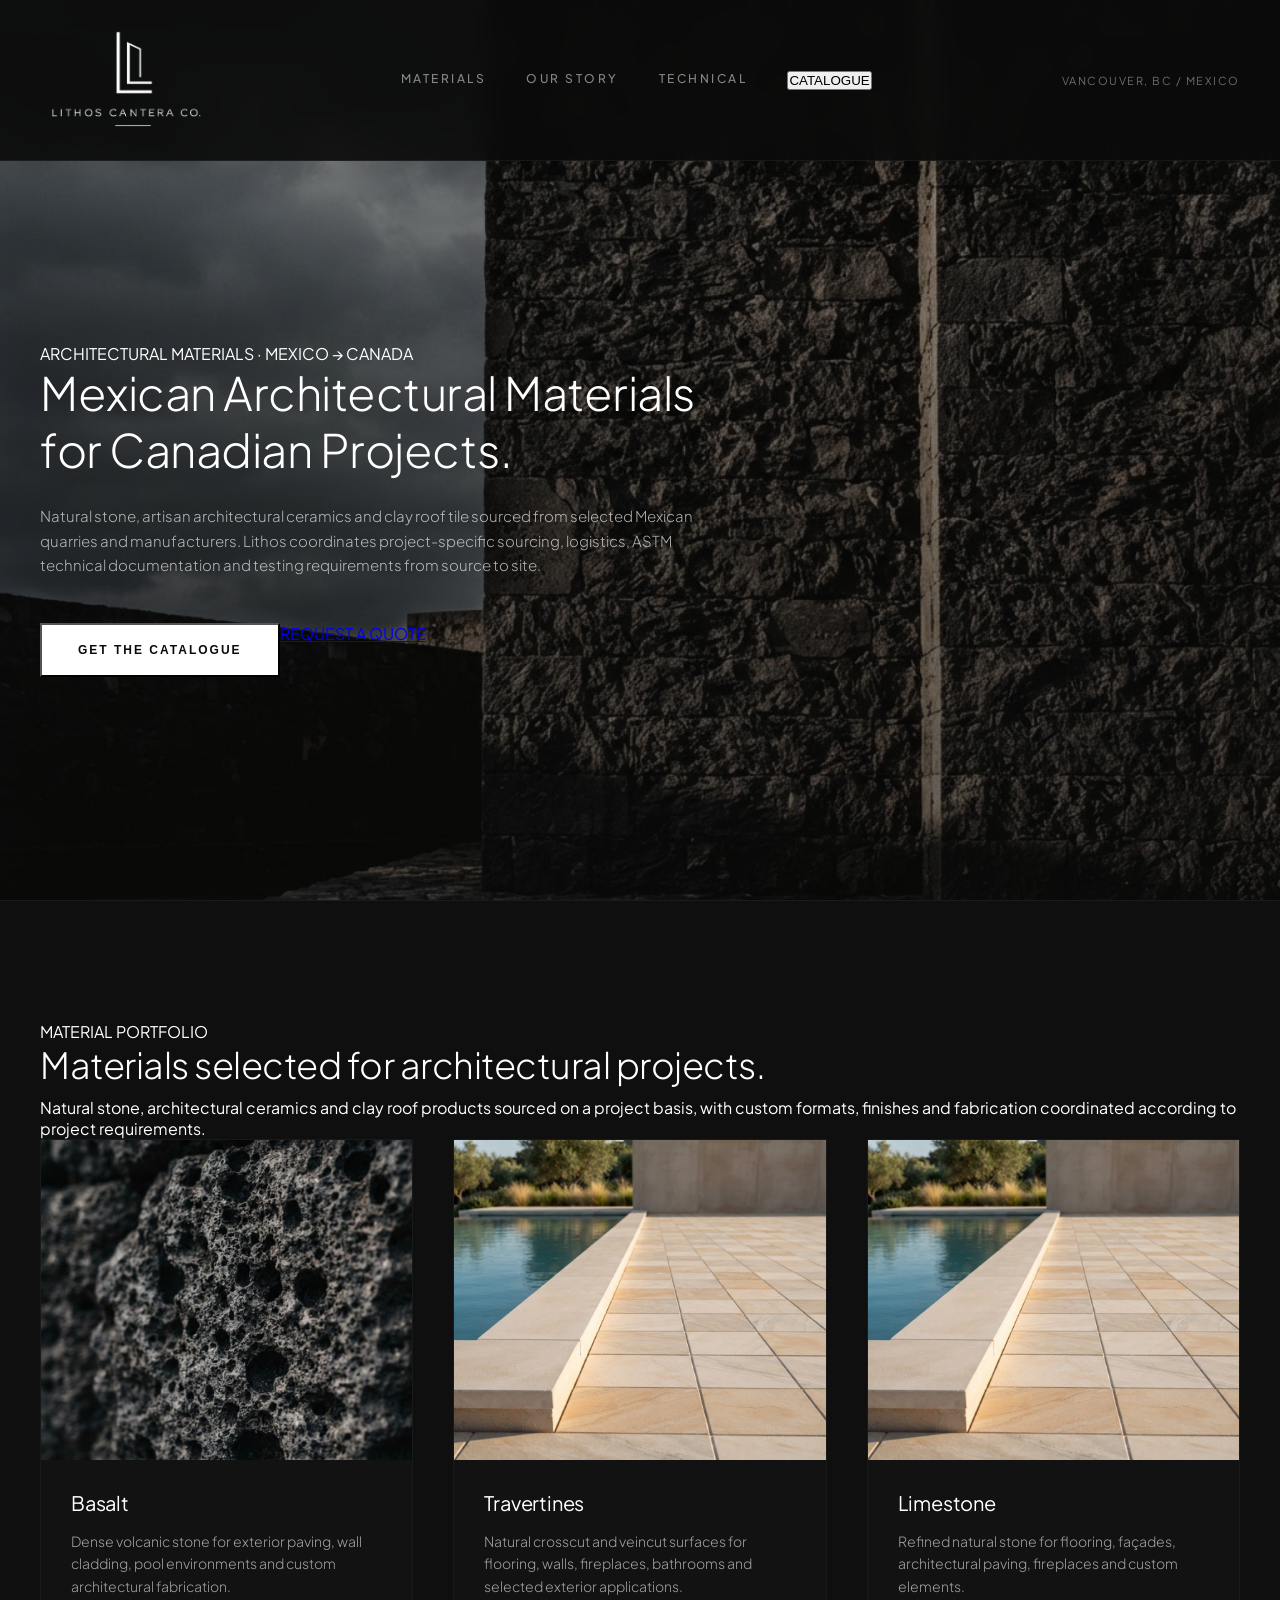
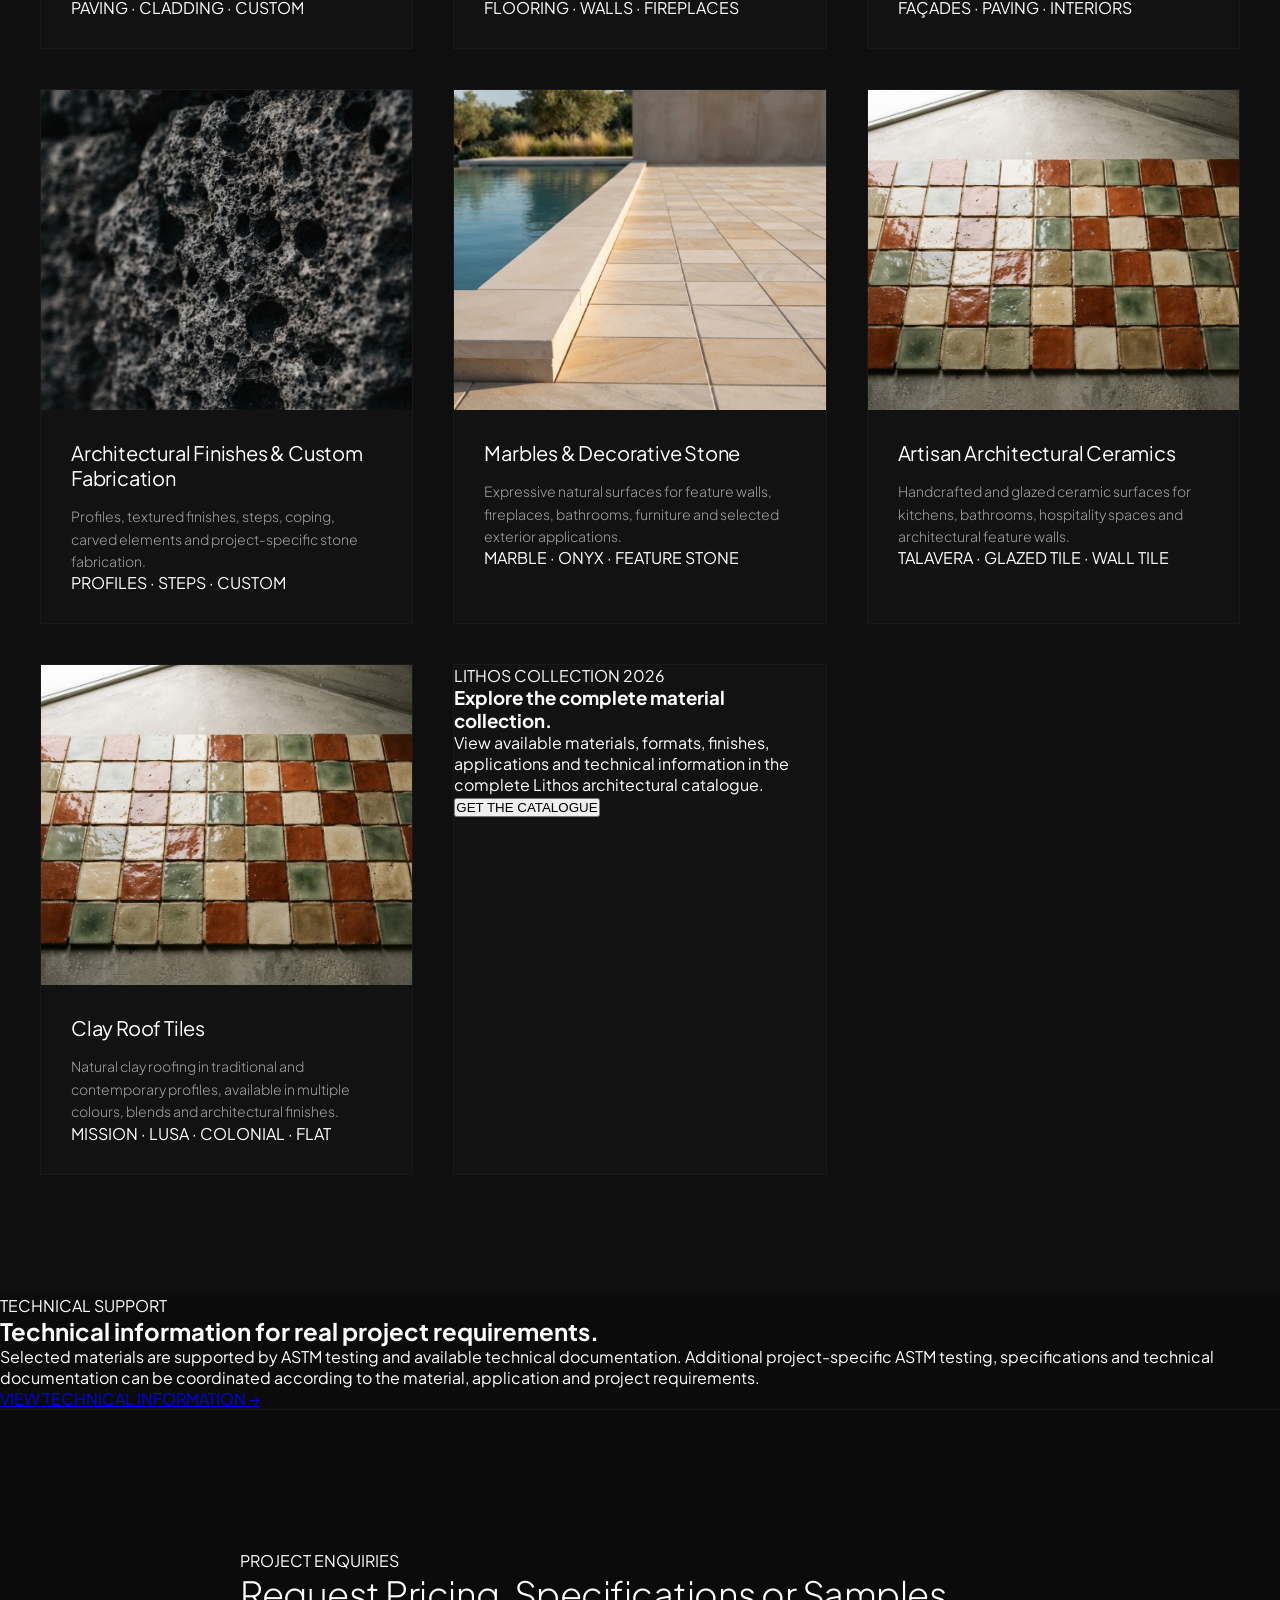
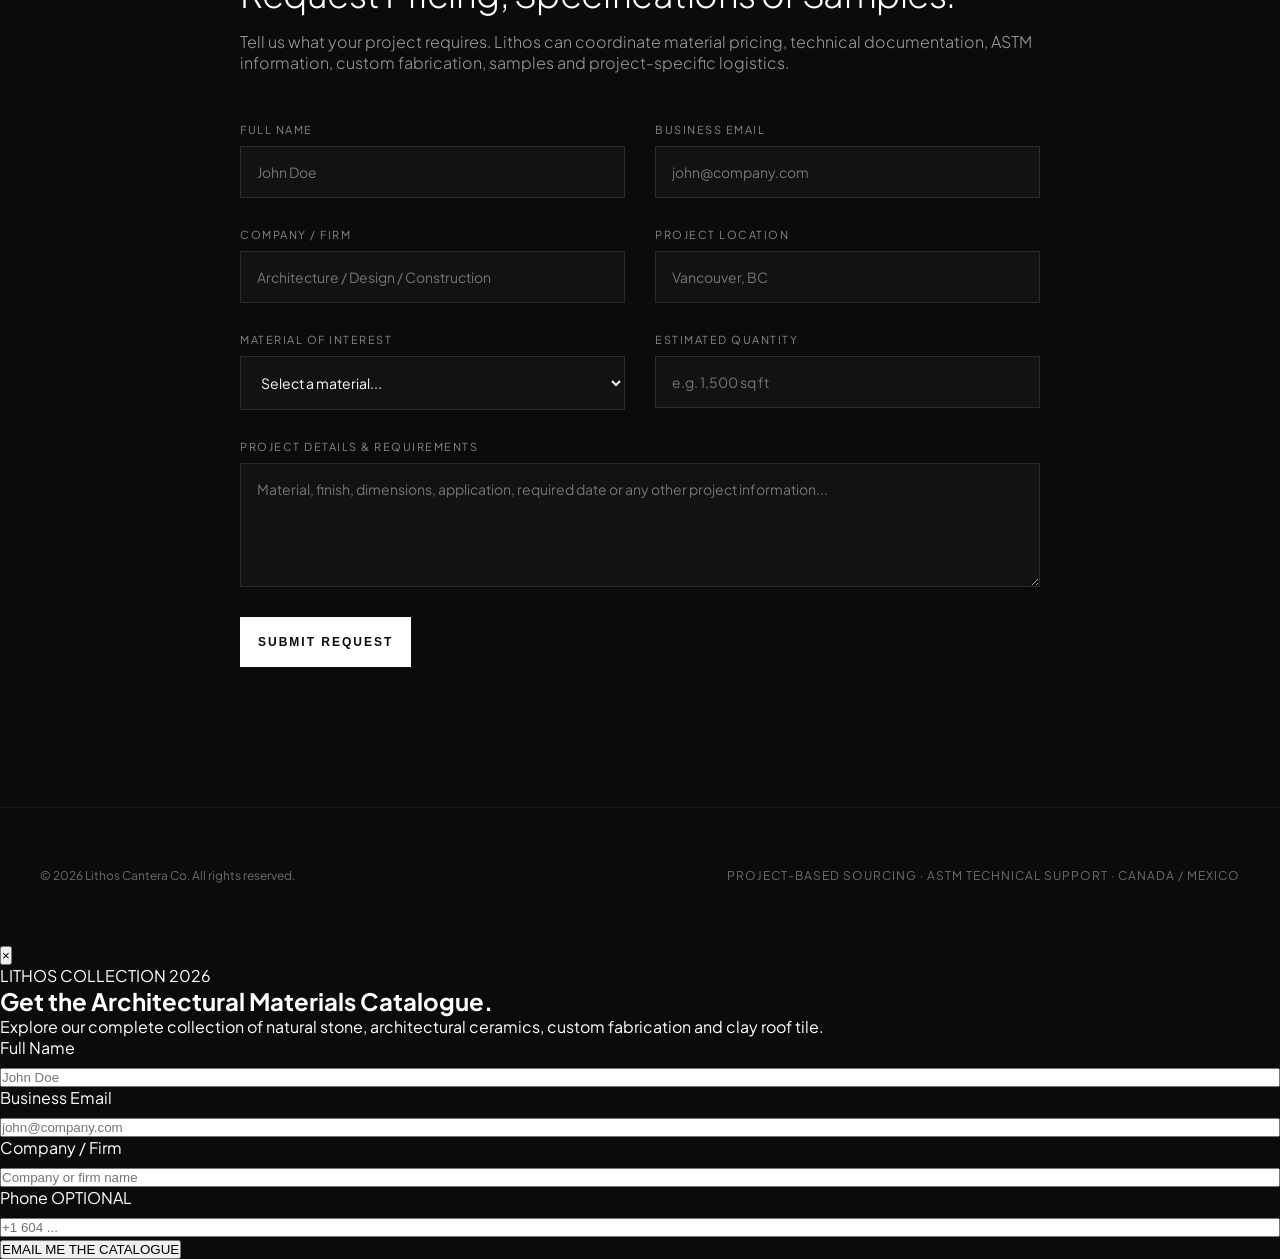
==== commit dcca6b7a: "Update index.html" ====
--- a/index.html
+++ b/index.html
@@ -20,12 +20,12 @@
 
     <meta
         property="og:title"
-        content="Lithos Cantera Co. | Architectural Materials"
+        content="Lithos Cantera Co. | Mexican Architectural Materials"
     >
 
     <meta
         property="og:description"
-        content="Mexican natural stone, architectural ceramics, custom fabrication and clay roof tile for Canadian projects."
+        content="Natural stone, architectural ceramics, custom fabrication and clay roof tile sourced from Mexico for Canadian projects."
     >
 
     <meta
@@ -72,11 +72,13 @@
                 class="brand-logo"
                 aria-label="Lithos Cantera Co. Home"
             >
+
                 <img
                     src="Lithos Cantera Co blanco transparente.png"
                     alt="Lithos Cantera Co."
                     class="nav-logo-img"
                 >
+
             </a>
 
 
@@ -114,7 +116,11 @@
 
 
             <div class="header-location">
-                <span>VANCOUVER, BC / MEXICO</span>
+
+                <span>
+                    VANCOUVER, BC / MEXICO
+                </span>
+
             </div>
 
         </div>
@@ -150,8 +156,8 @@
                     Natural stone, artisan architectural ceramics and clay roof
                     tile sourced from selected Mexican quarries and manufacturers.
                     Lithos coordinates project-specific sourcing, logistics,
-                    ASTM-based technical documentation and testing requirements
-                    from source to site.
+                    ASTM technical documentation and testing requirements from
+                    source to site.
                 </p>
 
 
@@ -161,7 +167,7 @@
                         type="button"
                         class="hero-cta-solid open-catalogue-modal"
                     >
-                        DOWNLOAD CATALOGUE
+                        GET THE CATALOGUE
                     </button>
 
 
@@ -195,12 +201,13 @@
 
             <div class="section-heading-row">
 
-                <div>
+                <div class="section-heading-main">
 
                     <p class="section-eyebrow">
                         MATERIAL PORTFOLIO
                     </p>
 
+
                     <h2 class="section-title">
                         Materials selected for architectural projects.
                     </h2>
@@ -210,8 +217,8 @@
 
                 <p class="section-intro">
                     Natural stone, architectural ceramics and clay roof products
-                    sourced on a project basis, with custom formats, finishes and
-                    fabrication coordinated according to project requirements.
+                    sourced on a project basis, with custom formats, finishes
+                    and fabrication coordinated according to project requirements.
                 </p>
 
             </div>
@@ -229,6 +236,7 @@
 
                         <img
                             src="basalt.jpg"
+                            onerror="this.onerror=null; this.src='recinto.jpg';"
                             alt="Mexican architectural basalt"
                             class="card-img"
                         >
@@ -270,6 +278,7 @@
 
                         <img
                             src="travertine.jpg"
+                            onerror="this.onerror=null; this.src='cantera.jpg';"
                             alt="Mexican architectural travertine"
                             class="card-img"
                         >
@@ -289,7 +298,8 @@
 
                         <p>
                             Natural crosscut and veincut surfaces for flooring,
-                            walls, fireplaces, bathrooms and exterior applications.
+                            walls, fireplaces, bathrooms and selected exterior
+                            applications.
                         </p>
 
                         <span class="card-use">
@@ -310,6 +320,7 @@
 
                         <img
                             src="limestone.jpg"
+                            onerror="this.onerror=null; this.src='cantera.jpg';"
                             alt="Mexican architectural limestone"
                             class="card-img"
                         >
@@ -342,7 +353,7 @@
 
 
 
-                <!-- 04 FINISHES / CUSTOM -->
+                <!-- 04 CUSTOM FABRICATION -->
 
                 <article class="catalog-card">
 
@@ -350,6 +361,7 @@
 
                         <img
                             src="architectural-finishes.jpg"
+                            onerror="this.onerror=null; this.src='recinto.jpg';"
                             alt="Custom architectural stone finishes"
                             class="card-img"
                         >
@@ -382,7 +394,7 @@
 
 
 
-                <!-- 05 MARBLE -->
+                <!-- 05 MARBLES -->
 
                 <article class="catalog-card">
 
@@ -390,6 +402,7 @@
 
                         <img
                             src="marble-decorative-stone.jpg"
+                            onerror="this.onerror=null; this.src='cantera.jpg';"
                             alt="Mexican marble and decorative stone"
                             class="card-img"
                         >
@@ -431,6 +444,7 @@
 
                         <img
                             src="architectural-ceramics.jpg"
+                            onerror="this.onerror=null; this.src='tiles.jpg';"
                             alt="Mexican artisan architectural ceramics"
                             class="card-img"
                         >
@@ -464,7 +478,7 @@
 
 
 
-                <!-- 07 ROOF TILE -->
+                <!-- 07 CLAY ROOF TILE -->
 
                 <article class="catalog-card">
 
@@ -472,6 +486,7 @@
 
                         <img
                             src="clay-roof-tile.jpg"
+                            onerror="this.onerror=null; this.src='tiles.jpg';"
                             alt="Mexican clay roof tile"
                             class="card-img"
                         >
@@ -490,9 +505,9 @@
                         </h3>
 
                         <p>
-                            100% clay roofing in traditional and contemporary
-                            profiles, available in multiple colours, blends and
-                            architectural finishes.
+                            Natural clay roofing in traditional and contemporary
+                            profiles, available in multiple colours, blends
+                            and architectural finishes.
                         </p>
 
                         <span class="card-use">
@@ -505,7 +520,7 @@
 
 
 
-                <!-- CATALOGUE CARD -->
+                <!-- CATALOGUE CTA -->
 
                 <article class="catalog-card catalogue-feature-card">
 
@@ -515,21 +530,24 @@
                             LITHOS COLLECTION 2026
                         </p>
 
+
                         <h3>
                             Explore the complete material collection.
                         </h3>
 
+
                         <p>
                             View available materials, formats, finishes,
-                            applications and technical information in the complete
-                            Lithos architectural catalogue.
+                            applications and technical information in the
+                            complete Lithos architectural catalogue.
                         </p>
+
 
                         <button
                             type="button"
                             class="catalogue-inline-btn open-catalogue-modal"
                         >
-                            DOWNLOAD CATALOGUE
+                            GET THE CATALOGUE
                         </button>
 
                     </div>
@@ -546,7 +564,7 @@
 
 
     <!-- =====================================================
-         TECHNICAL / ASTM STRIP
+         ASTM / TECHNICAL SUPPORT
     ====================================================== -->
 
     <section class="technical-strip">
@@ -559,8 +577,9 @@
                     TECHNICAL SUPPORT
                 </p>
 
+
                 <h2>
-                    Material documentation for real project requirements.
+                    Technical information for real project requirements.
                 </h2>
 
             </div>
@@ -569,11 +588,13 @@
             <div class="technical-strip-copy">
 
                 <p>
-                    Selected materials are supported by ASTM testing and existing
-                    technical documentation. Additional project-specific testing,
-                    specifications and documentation can be coordinated according
-                    to material, application and project requirements.
+                    Selected materials are supported by ASTM testing and
+                    available technical documentation. Additional
+                    project-specific ASTM testing, specifications and technical
+                    documentation can be coordinated according to the material,
+                    application and project requirements.
                 </p>
+
 
                 <a
                     href="technical.html"
@@ -591,7 +612,7 @@
 
 
     <!-- =====================================================
-         PROJECT / RFQ FORM
+         PROJECT REQUEST FORM
     ====================================================== -->
 
     <section
@@ -717,35 +738,35 @@
                                 Select a material...
                             </option>
 
-                            <option value="basalt">
+                            <option value="Basalt">
                                 Basalt
                             </option>
 
-                            <option value="travertine">
+                            <option value="Travertine">
                                 Travertine
                             </option>
 
-                            <option value="limestone">
+                            <option value="Limestone">
                                 Limestone
                             </option>
 
-                            <option value="marble_decorative">
+                            <option value="Marble / Decorative Stone">
                                 Marble / Decorative Stone
                             </option>
 
-                            <option value="ceramics">
+                            <option value="Architectural Ceramics">
                                 Architectural Ceramics
                             </option>
 
-                            <option value="clay_roof_tile">
+                            <option value="Clay Roof Tile">
                                 Clay Roof Tile
                             </option>
 
-                            <option value="custom_fabrication">
+                            <option value="Custom Stone Fabrication">
                                 Custom Stone Fabrication
                             </option>
 
-                            <option value="other">
+                            <option value="Not Sure / Other">
                                 Not Sure / Other
                             </option>
 
@@ -828,7 +849,7 @@
 
 
             <p class="footer-meta">
-                PROJECT-BASED SOURCING · ASTM TECHNICAL DOCUMENTATION · CANADA / MEXICO
+                PROJECT-BASED SOURCING · ASTM TECHNICAL SUPPORT · CANADA / MEXICO
             </p>
 
         </div>
@@ -838,7 +859,7 @@
 
 
     <!-- =====================================================
-         CATALOGUE LEAD MODAL
+         CATALOGUE MODAL
     ====================================================== -->
 
     <div
@@ -864,7 +885,7 @@
                 type="button"
                 class="catalogue-modal-close"
                 id="catalogueModalClose"
-                aria-label="Close catalogue form"
+                aria-label="Close"
             >
                 ×
             </button>
@@ -876,12 +897,12 @@
 
 
             <h2 id="catalogueModalTitle">
-                Download the Architectural Materials Catalogue.
+                Get the Architectural Materials Catalogue.
             </h2>
 
 
             <p class="modal-description">
-                Explore the complete Lithos collection of natural stone,
+                Explore our complete collection of natural stone,
                 architectural ceramics, custom fabrication and clay roof tile.
             </p>
 
@@ -891,6 +912,7 @@
                 class="catalogue-form"
             >
 
+
                 <div class="form-group">
 
                     <label for="catalogueName">
@@ -900,7 +922,6 @@
                     <input
                         type="text"
                         id="catalogueName"
-                        name="catalogueName"
                         placeholder="John Doe"
                         required
                     >
@@ -908,6 +929,7 @@
                 </div>
 
 
+
                 <div class="form-group">
 
                     <label for="catalogueEmail">
@@ -917,7 +939,6 @@
                     <input
                         type="email"
                         id="catalogueEmail"
-                        name="catalogueEmail"
                         placeholder="john@company.com"
                         required
                     >
@@ -925,6 +946,7 @@
                 </div>
 
 
+
                 <div class="form-group">
 
                     <label for="catalogueCompany">
@@ -934,12 +956,12 @@
                     <input
                         type="text"
                         id="catalogueCompany"
-                        name="catalogueCompany"
                         placeholder="Company or firm name"
                         required
                     >
 
                 </div>
+
 
 
                 <div class="form-group">
@@ -954,11 +976,11 @@
                     <input
                         type="tel"
                         id="cataloguePhone"
-                        name="cataloguePhone"
                         placeholder="+1 604 ..."
                     >
 
                 </div>
+
 
 
                 <button
@@ -966,7 +988,7 @@
                     class="catalogue-download-submit"
                     id="catalogueSubmitButton"
                 >
-                    DOWNLOAD CATALOGUE
+                    EMAIL ME THE CATALOGUE
                 </button>
 
 
@@ -985,29 +1007,19 @@
 
 
     <!-- =====================================================
-         GOOGLE SHEETS + CATALOGUE LOGIC
+         JAVASCRIPT
     ====================================================== -->
 
     <script>
+
+        const GOOGLE_SCRIPT_URL =
+            "https://script.google.com/macros/s/AKfycbzZVu9nGH7v9ciswRgRI85ZGac0d6VDJRYIaD7nTl9dU3w_zpn6uyv_Yz-MsDb0mk9q0A/exec";
+
+
 
         /*
         ========================================================
-        CONFIGURATION
-        ========================================================
-        */
-
-        const GOOGLE_SCRIPT_URL =
-            "https://script.google.com/macros/s/AKfycbzZVu9nGH7v9ciswRgRI85ZGac0d6VDJRYIaD7nTl9dU3w_zpn6uyv_Yz-MsDb0mk9q0A/exec";
-
-
-        const CATALOGUE_URL =
-            "lithos-cantera-catalogue-2026.pdf";
-
-
-
-        /*
-        ========================================================
-        PROJECT / RFQ FORM
+        PROJECT FORM
         ========================================================
         */
 
@@ -1029,32 +1041,18 @@
 
 
                 submitButton.disabled = true;
-                submitButton.textContent = "SENDING...";
-
-                formStatus.style.display = "none";
-
-
-                const quantity =
-                    document
-                        .getElementById("estimated_quantity")
-                        .value
-                        .trim();
-
-
-                const originalDetails =
-                    document
-                        .getElementById("project_details")
-                        .value
-                        .trim();
-
-
-                const combinedDetails =
-                    quantity
-                        ? `Estimated quantity: ${quantity}\n\n${originalDetails}`
-                        : originalDetails;
+
+                submitButton.textContent =
+                    "SENDING...";
+
+                formStatus.style.display =
+                    "none";
 
 
                 const formData = {
+
+                    lead_type:
+                        "project_request",
 
                     name:
                         document
@@ -1074,6 +1072,9 @@
                             .value
                             .trim(),
 
+                    phone:
+                        "",
+
                     project_location:
                         document
                             .getElementById("project_location")
@@ -1085,11 +1086,17 @@
                             .getElementById("material")
                             .value,
 
+                    estimated_quantity:
+                        document
+                            .getElementById("estimated_quantity")
+                            .value
+                            .trim(),
+
                     project_details:
-                        combinedDetails,
-
-                    lead_type:
-                        "project_request"
+                        document
+                            .getElementById("project_details")
+                            .value
+                            .trim()
 
                 };
 
@@ -1099,13 +1106,19 @@
                     await fetch(
                         GOOGLE_SCRIPT_URL,
                         {
-                            method: "POST",
-                            mode: "no-cors",
+                            method:
+                                "POST",
+
+                            mode:
+                                "no-cors",
+
                             headers: {
                                 "Content-Type":
                                     "text/plain;charset=utf-8"
                             },
-                            body: JSON.stringify(formData)
+
+                            body:
+                                JSON.stringify(formData)
                         }
                     );
 
@@ -1131,7 +1144,8 @@
                 }
 
 
-                submitButton.disabled = false;
+                submitButton.disabled =
+                    false;
 
                 submitButton.textContent =
                     "SUBMIT REQUEST";
@@ -1164,7 +1178,9 @@
 
         function openCatalogueModal() {
 
-            catalogueModal.classList.add("is-open");
+            catalogueModal.classList.add(
+                "is-open"
+            );
 
             catalogueModal.setAttribute(
                 "aria-hidden",
@@ -1192,7 +1208,9 @@
 
         function closeCatalogueModal() {
 
-            catalogueModal.classList.remove("is-open");
+            catalogueModal.classList.remove(
+                "is-open"
+            );
 
             catalogueModal.setAttribute(
                 "aria-hidden",
@@ -1250,7 +1268,7 @@
 
         /*
         ========================================================
-        CATALOGUE LEAD FORM
+        CATALOGUE FORM
         ========================================================
         */
 
@@ -1279,76 +1297,52 @@
                     true;
 
                 catalogueSubmitButton.textContent =
-                    "PREPARING CATALOGUE...";
+                    "SENDING...";
 
                 catalogueFormStatus.style.display =
                     "none";
 
 
-                const catalogueName =
-                    document
-                        .getElementById("catalogueName")
-                        .value
-                        .trim();
-
-
-                const catalogueEmail =
-                    document
-                        .getElementById("catalogueEmail")
-                        .value
-                        .trim();
-
-
-                const catalogueCompany =
-                    document
-                        .getElementById("catalogueCompany")
-                        .value
-                        .trim();
-
-
-                const cataloguePhone =
-                    document
-                        .getElementById("cataloguePhone")
-                        .value
-                        .trim();
-
-
-
-                /*
-                We intentionally preserve the fields already used
-                by the current Google Apps Script.
-
-                This means the catalogue lead can be captured
-                without changing the existing backend first.
-                */
-
                 const catalogueLeadData = {
 
+                    lead_type:
+                        "catalogue_download",
+
                     name:
-                        catalogueName,
+                        document
+                            .getElementById("catalogueName")
+                            .value
+                            .trim(),
 
                     email:
-                        catalogueEmail,
+                        document
+                            .getElementById("catalogueEmail")
+                            .value
+                            .trim(),
 
                     company:
-                        catalogueCompany,
+                        document
+                            .getElementById("catalogueCompany")
+                            .value
+                            .trim(),
+
+                    phone:
+                        document
+                            .getElementById("cataloguePhone")
+                            .value
+                            .trim(),
 
                     project_location:
                         "",
 
                     material:
-                        "catalogue_download",
+                        "Catalogue",
+
+                    estimated_quantity:
+                        "",
 
                     project_details:
-                        cataloguePhone
-                            ? `Catalogue download request. Phone: ${cataloguePhone}`
-                            : "Catalogue download request.",
-
-                    phone:
-                        cataloguePhone,
-
-                    lead_type:
-                        "catalogue_download"
+                        "Requested Lithos Architectural Materials Catalogue."
 
                 };
 
@@ -1358,12 +1352,17 @@
                     await fetch(
                         GOOGLE_SCRIPT_URL,
                         {
-                            method: "POST",
-                            mode: "no-cors",
+                            method:
+                                "POST",
+
+                            mode:
+                                "no-cors",
+
                             headers: {
                                 "Content-Type":
                                     "text/plain;charset=utf-8"
                             },
+
                             body:
                                 JSON.stringify(
                                     catalogueLeadData
@@ -1372,30 +1371,8 @@
                     );
 
 
-                    /*
-                    Start catalogue download.
-                    */
-
-                    const downloadLink =
-                        document.createElement("a");
-
-                    downloadLink.href =
-                        CATALOGUE_URL;
-
-                    downloadLink.download =
-                        "Lithos-Cantera-Catalogue-2026.pdf";
-
-                    document.body.appendChild(
-                        downloadLink
-                    );
-
-                    downloadLink.click();
-
-                    downloadLink.remove();
-
-
                     catalogueFormStatus.textContent =
-                        "Your catalogue is downloading.";
+                        "Catalogue sent. Please check your email.";
 
                     catalogueFormStatus.style.display =
                         "block";
@@ -1406,7 +1383,7 @@
 
                     setTimeout(
                         closeCatalogueModal,
-                        1800
+                        2500
                     );
 
 
@@ -1425,7 +1402,7 @@
                     false;
 
                 catalogueSubmitButton.textContent =
-                    "DOWNLOAD CATALOGUE";
+                    "EMAIL ME THE CATALOGUE";
 
             }
         );
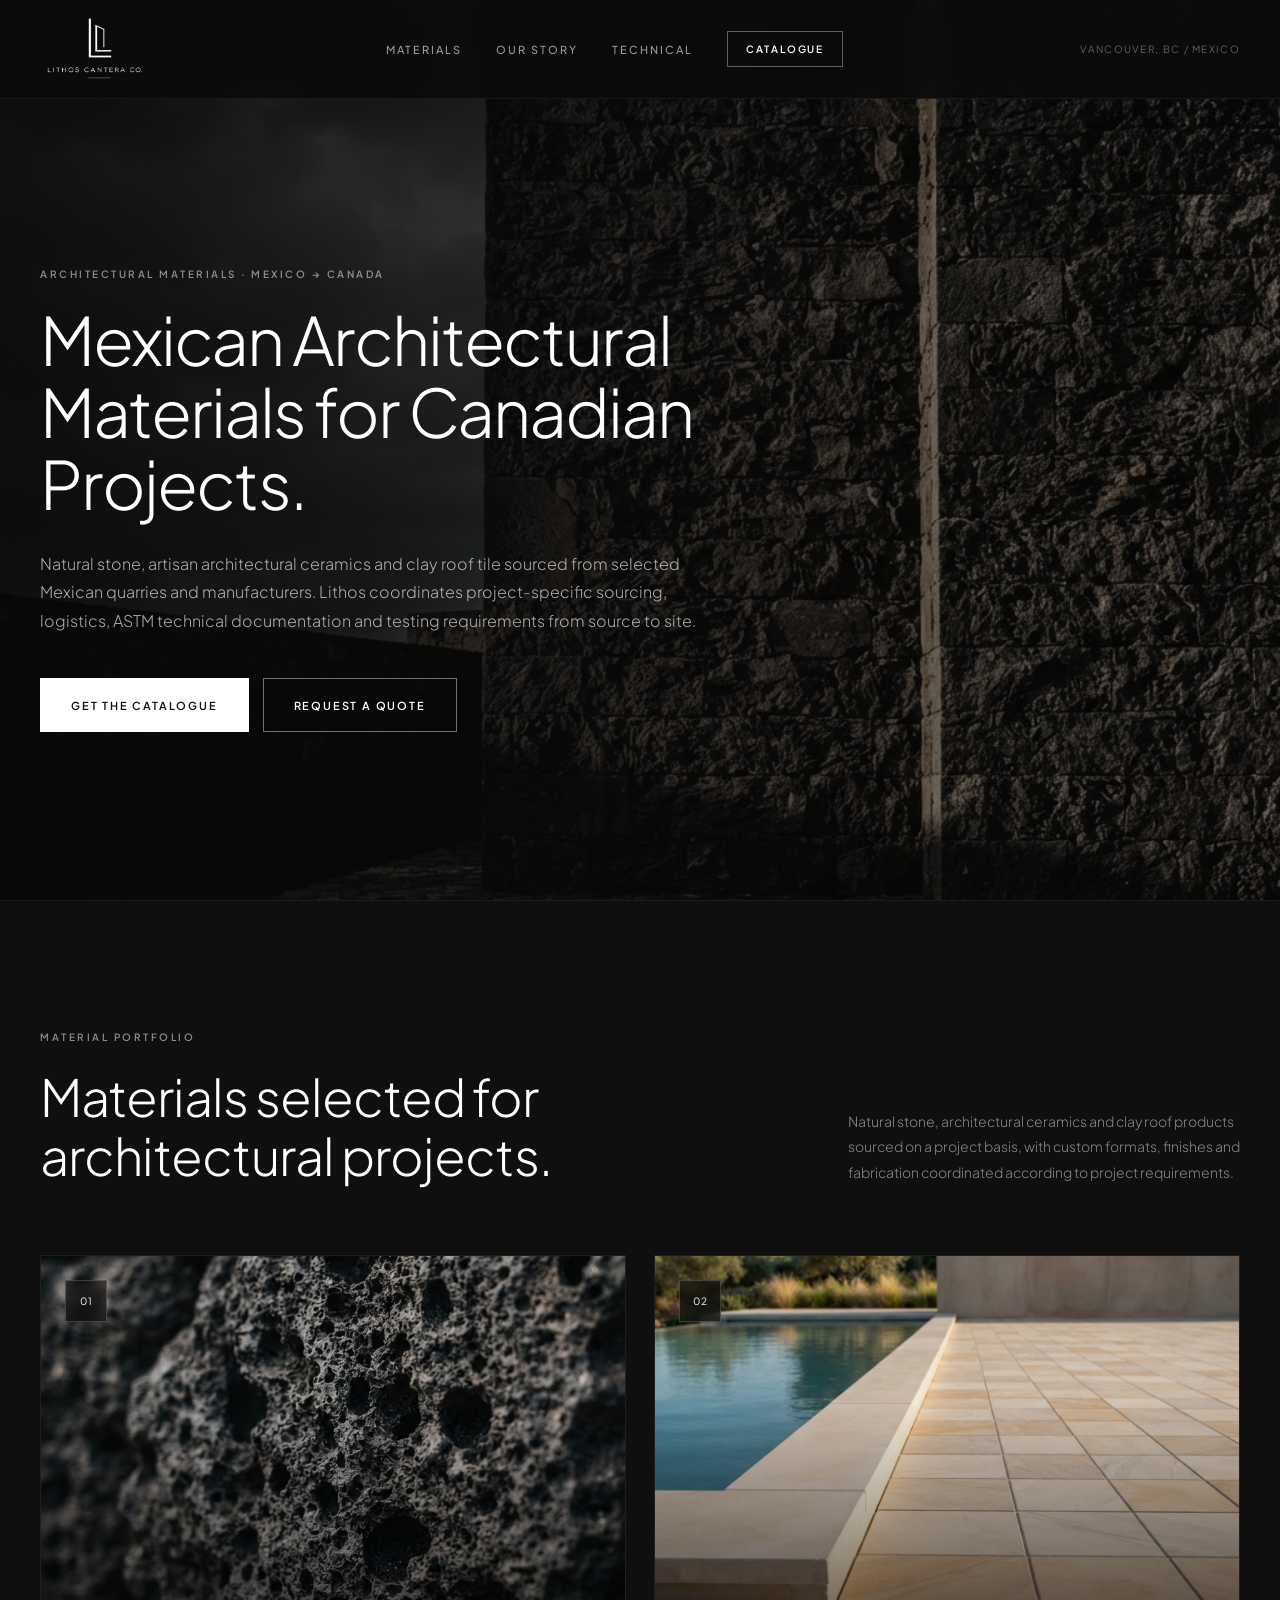
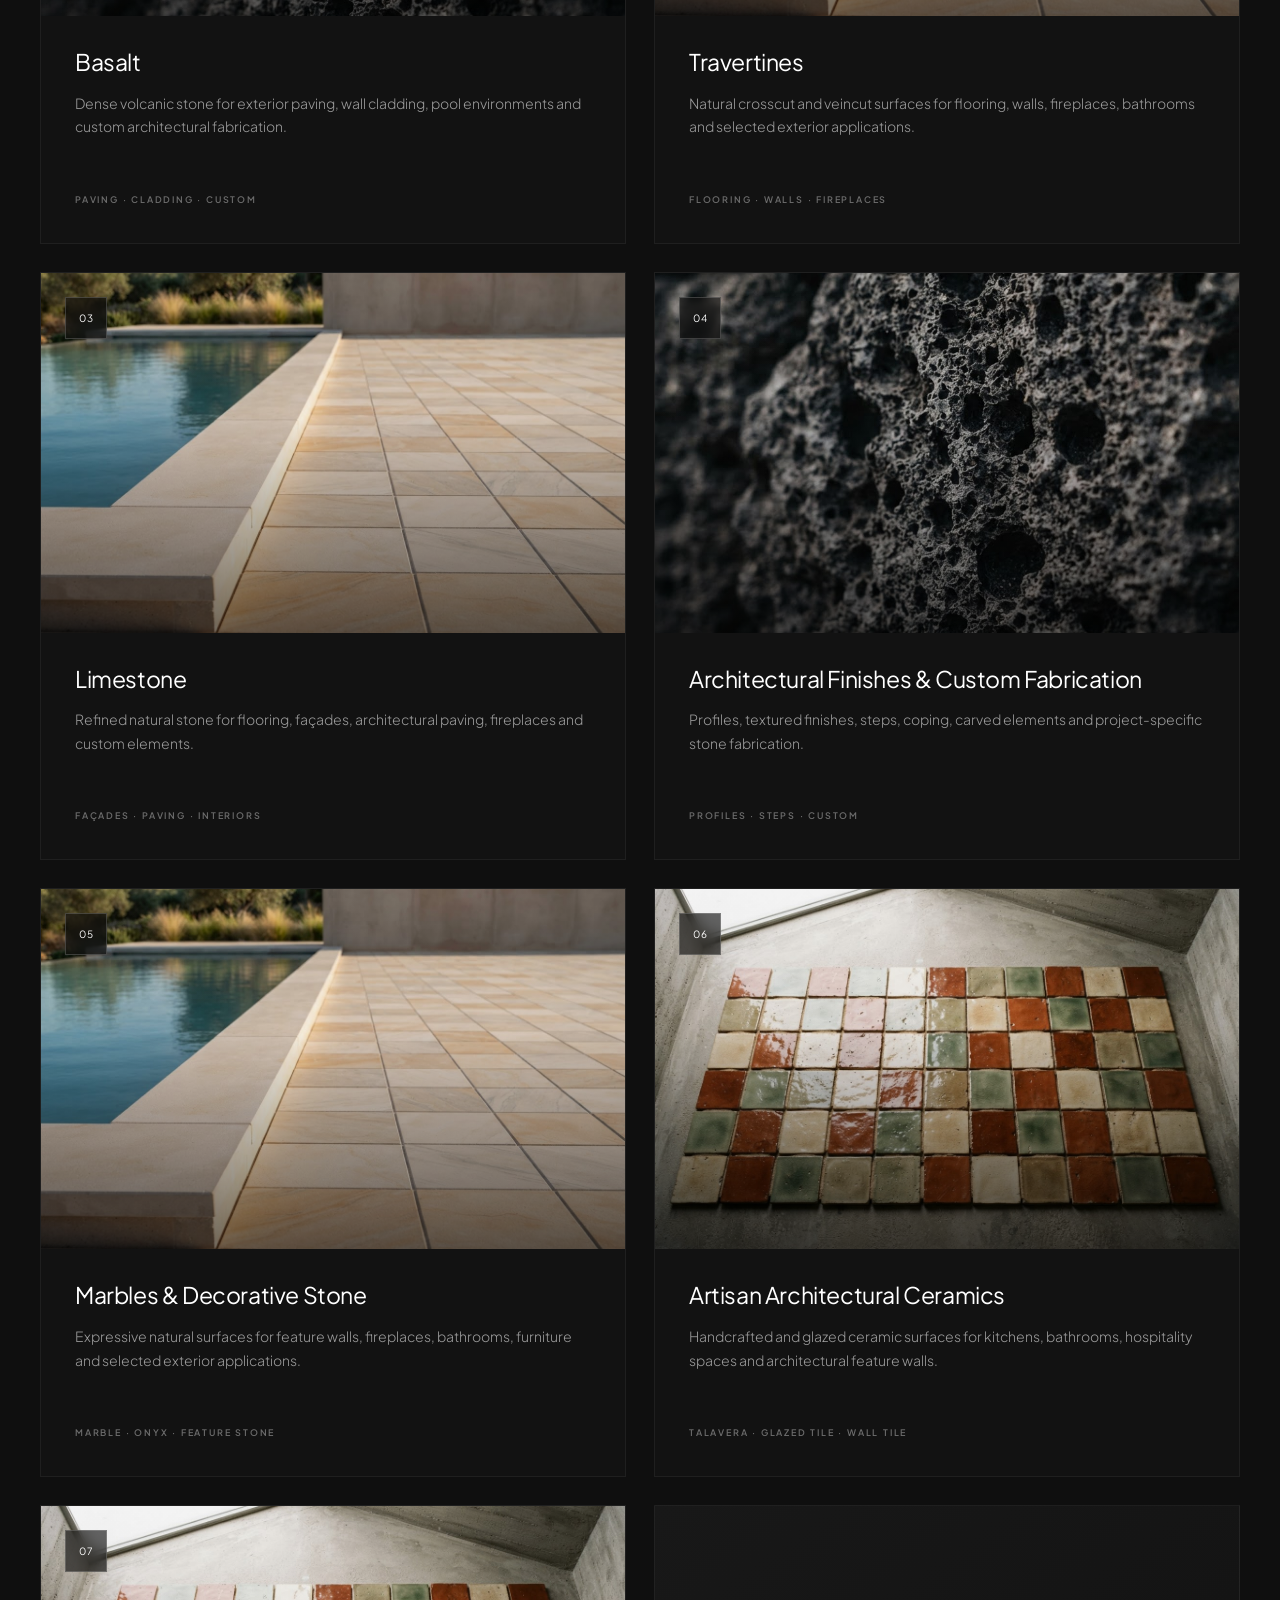
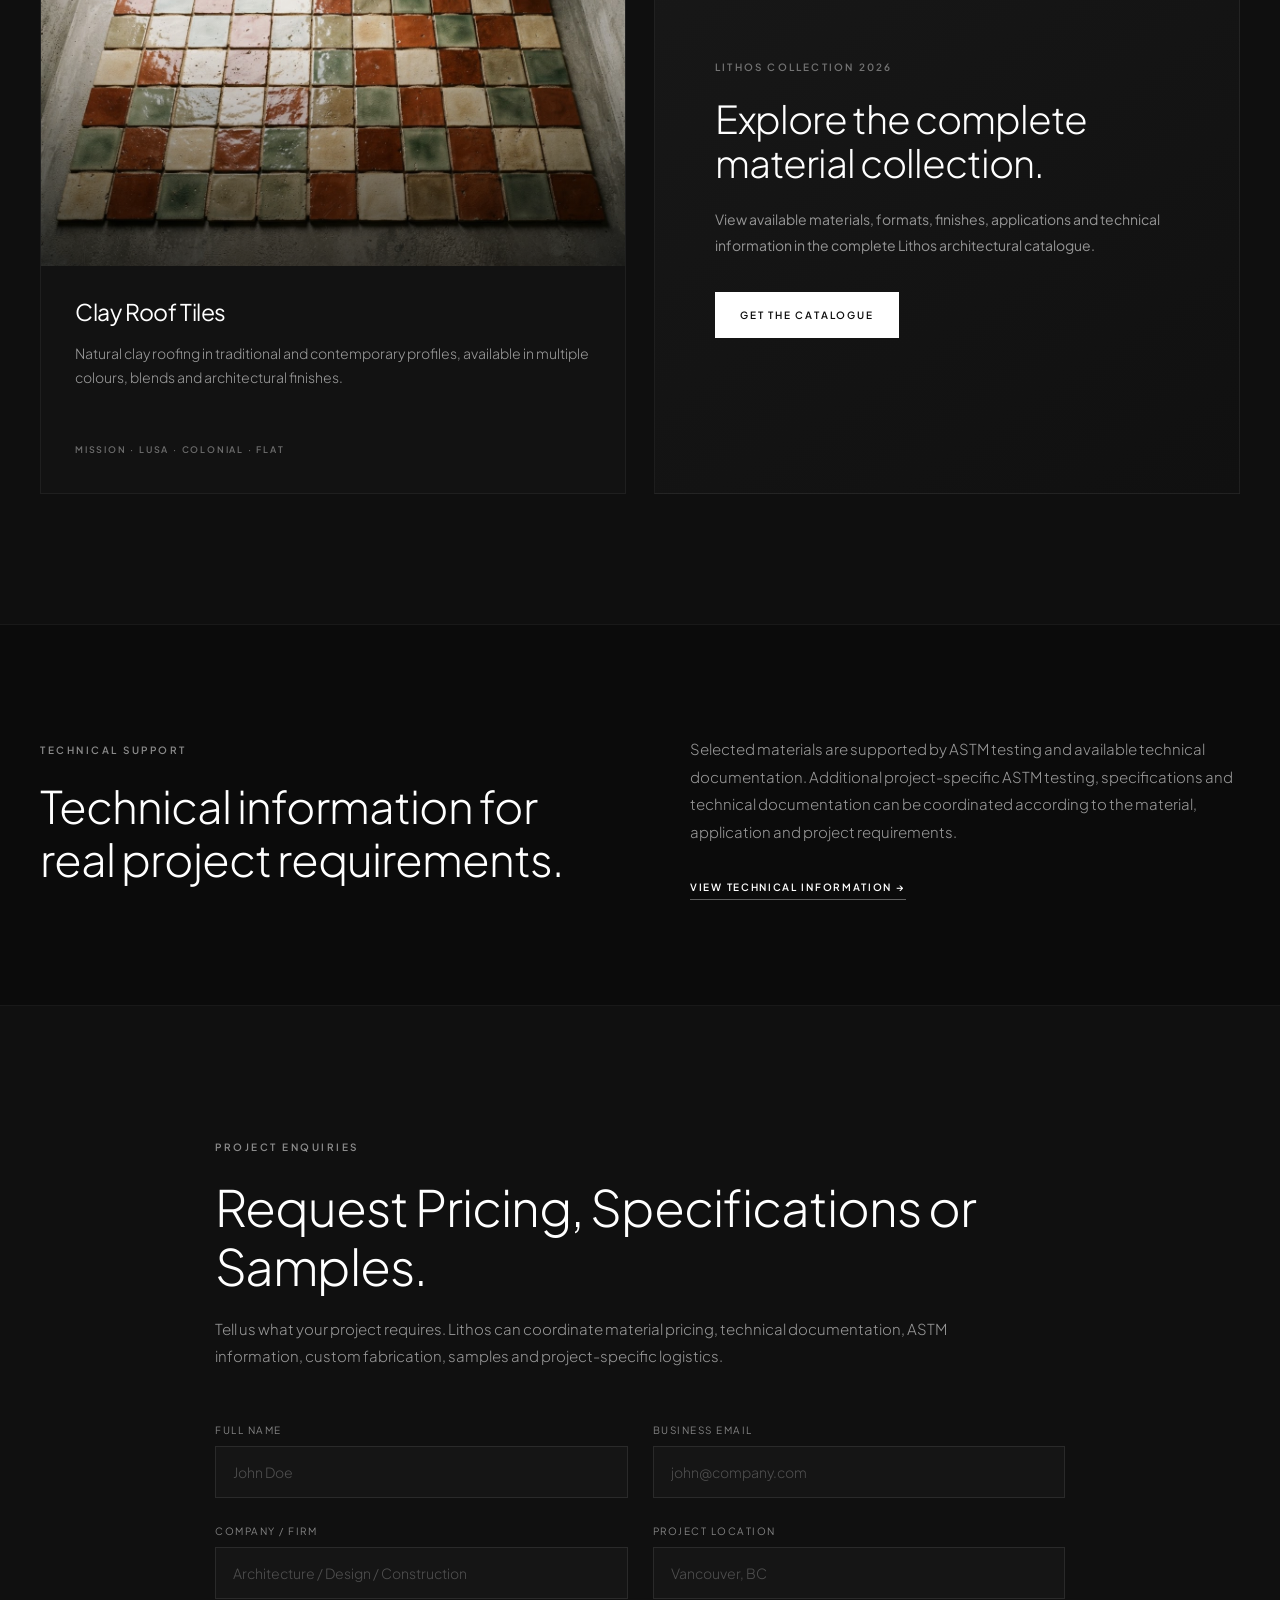
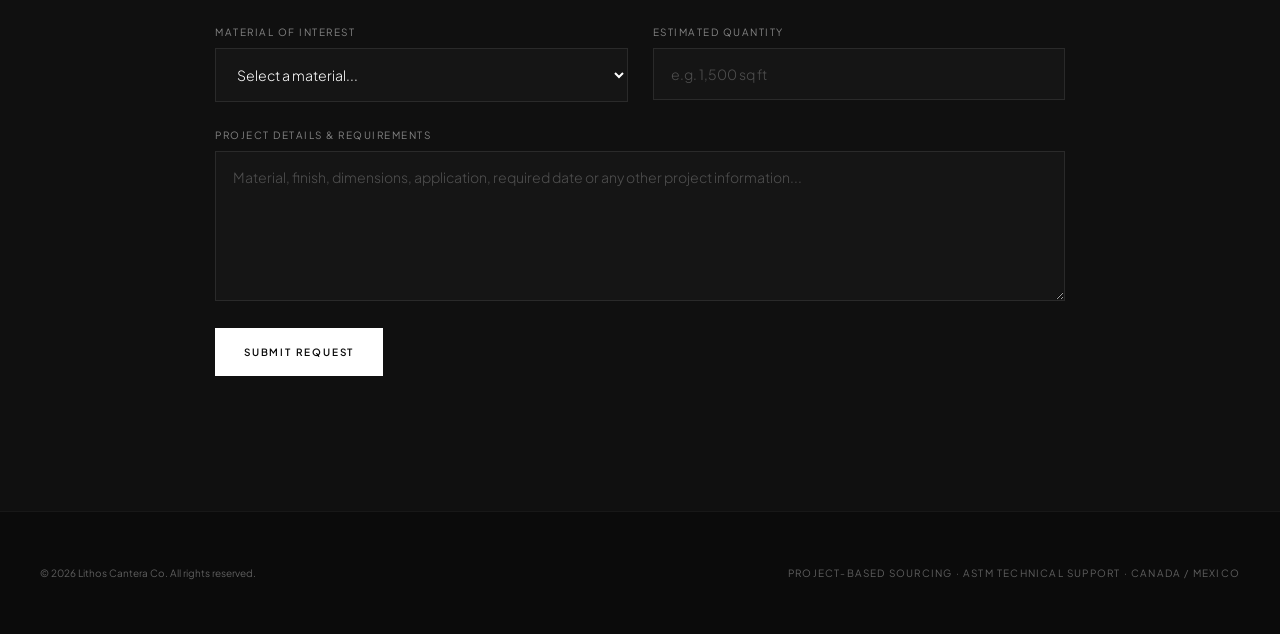
==== commit df8dea66: "Update index.html" ====
--- a/index.html
+++ b/index.html
@@ -1013,7 +1013,7 @@
     <script>
 
         const GOOGLE_SCRIPT_URL =
-            "https://script.google.com/macros/s/AKfycbzZVu9nGH7v9ciswRgRI85ZGac0d6VDJRYIaD7nTl9dU3w_zpn6uyv_Yz-MsDb0mk9q0A/exec";
+            "https://script.google.com/a/macros/lithoscantera.com/s/AKfycbzZVu9nGH7v9ciswRgRI85ZGac0d6VDJRYIaD7nTl9dU3w_zpn6uyv_Yz-MsDb0mk9q0A/exec";
 
 
 
--- a/style.css
+++ b/style.css
@@ -1,8 +1,15 @@
-/* --- RESET GENERAL --- */
+/* =========================================================
+   RESET
+========================================================= */
+
 * {
     margin: 0;
     padding: 0;
     box-sizing: border-box;
+}
+
+html {
+    scroll-behavior: smooth;
 }
 
 body {
@@ -12,444 +19,1430 @@
     overflow-x: hidden;
 }
 
-/* --- MENÚ DE NAVEGACIÓN SUPERIOR --- */
+body.modal-open {
+    overflow: hidden;
+}
+
+button,
+input,
+select,
+textarea {
+    font-family: inherit;
+}
+
+button {
+    border: none;
+}
+
+a {
+    color: inherit;
+}
+
+
+
+/* =========================================================
+   HEADER
+========================================================= */
+
 .site-header {
     width: 100%;
     position: fixed;
     top: 0;
     left: 0;
     z-index: 1000;
-    background-color: rgba(11, 11, 11, 0.9);
-    backdrop-filter: blur(12px);
-    border-bottom: 1px solid rgba(255, 255, 255, 0.05);
-}
+
+    background-color: rgba(11, 11, 11, 0.88);
+
+    backdrop-filter: blur(14px);
+    -webkit-backdrop-filter: blur(14px);
+
+    border-bottom:
+        1px solid rgba(255, 255, 255, 0.06);
+}
+
 
 .header-inside {
     max-width: 1400px;
+
     margin: 0 auto;
-    padding: 25px 40px;
+
+    padding: 14px 40px;
+
     display: flex;
     justify-content: space-between;
     align-items: center;
-}
+
+    min-height: 94px;
+}
+
 
 .brand-logo {
     display: flex;
     align-items: center;
-}
+
+    text-decoration: none;
+}
+
 
 .nav-logo-img {
-    height: 110px;
+    height: 70px;
     width: auto;
+
     display: block;
     object-fit: contain;
 }
 
+
 .main-nav {
     display: flex;
-    gap: 40px;
-}
+    align-items: center;
+
+    gap: 34px;
+}
+
 
 .nav-link {
-    color: rgba(255, 255, 255, 0.5);
+    color:
+        rgba(255, 255, 255, 0.58);
+
     text-decoration: none;
-    font-size: 12px;
+
+    font-size: 11px;
     font-weight: 500;
-    letter-spacing: 2.5px;
-    transition: color 0.3s ease;
-}
-
-.nav-link:hover, .nav-link.active {
+
+    letter-spacing: 2px;
+
+    transition:
+        color 0.25s ease;
+}
+
+
+.nav-link:hover {
     color: #ffffff;
 }
 
+
+.nav-catalogue-btn {
+    background: transparent;
+
+    color: #ffffff;
+
+    border:
+        1px solid rgba(255, 255, 255, 0.35);
+
+    padding: 11px 18px;
+
+    font-size: 10px;
+    font-weight: 600;
+
+    letter-spacing: 1.8px;
+
+    cursor: pointer;
+
+    transition:
+        background-color 0.25s ease,
+        color 0.25s ease,
+        border-color 0.25s ease;
+}
+
+
+.nav-catalogue-btn:hover {
+    background-color: #ffffff;
+
+    color: #0b0b0b;
+
+    border-color: #ffffff;
+}
+
+
 .header-location {
-    font-size: 11px;
-    color: rgba(255, 255, 255, 0.4);
-    letter-spacing: 1.5px;
-}
-
-/* --- HERO SECTION --- */
+    font-size: 10px;
+
+    color:
+        rgba(255, 255, 255, 0.36);
+
+    letter-spacing: 1.3px;
+}
+
+
+
+/* =========================================================
+   HERO
+========================================================= */
+
 .hero-section {
     position: relative;
+
     min-height: 100vh;
+
     width: 100%;
+
     display: flex;
     align-items: center;
-    padding-top: 120px;
-    background-image: url('hero-bg.jpg') !important; 
+
+    padding-top: 100px;
+
+    background-image:
+        url('hero-bg.jpg');
+
     background-size: cover;
+
     background-position: center;
+
     background-repeat: no-repeat;
+
     background-color: #0b0b0b;
 }
+
 
 .hero-overlay {
     position: absolute;
+
     top: 0;
     left: 0;
+
     width: 100%;
     height: 100%;
-    background: linear-gradient(180deg, rgba(11, 11, 11, 0.4) 0%, rgba(11, 11, 11, 0.6) 100%);
+
+    background:
+        linear-gradient(
+            90deg,
+            rgba(8, 8, 8, 0.92) 0%,
+            rgba(8, 8, 8, 0.76) 45%,
+            rgba(8, 8, 8, 0.35) 100%
+        );
+
     z-index: 1;
 }
+
 
 .hero-container {
     max-width: 1400px;
+
     margin: 0 auto;
-    padding: 0 40px;
+
+    padding: 80px 40px;
+
     position: relative;
-    z-index: 2; 
+
+    z-index: 2;
+
     width: 100%;
 }
 
-.hero-split-layout {
-    display: flex;
-    justify-content: space-between;
-    align-items: center;
-    gap: 60px;
-}
 
 .hero-content-left {
-    max-width: 55%;
-}
+    max-width: 760px;
+}
+
+
+.hero-eyebrow,
+.section-eyebrow,
+.modal-eyebrow {
+    font-size: 10px;
+
+    font-weight: 600;
+
+    letter-spacing: 2.5px;
+
+    color:
+        rgba(255, 255, 255, 0.52);
+
+    margin-bottom: 24px;
+}
+
 
 .hero-content-left h1 {
-    font-size: 46px;
+    font-size:
+        clamp(46px, 5.2vw, 76px);
+
     font-weight: 300;
-    line-height: 1.25;
-    letter-spacing: -0.5px;
-    margin-bottom: 25px;
-}
+
+    line-height: 1.08;
+
+    letter-spacing: -2px;
+
+    margin-bottom: 30px;
+}
+
 
 .hero-content-left .subtitle {
-    font-size: 15px;
-    line-height: 1.65;
-    color: rgba(255, 255, 255, 0.65);
-    margin-bottom: 45px;
+    max-width: 690px;
+
+    font-size: 16px;
+
+    line-height: 1.8;
+
+    color:
+        rgba(255, 255, 255, 0.66);
+
+    margin-bottom: 42px;
+
     font-weight: 300;
 }
+
 
 .hero-actions {
     display: flex;
-}
+
+    align-items: center;
+
+    gap: 14px;
+
+    flex-wrap: wrap;
+}
+
+
+.hero-cta-solid,
+.hero-cta-outline {
+    min-height: 54px;
+
+    padding: 0 30px;
+
+    display: inline-flex;
+    justify-content: center;
+    align-items: center;
+
+    text-decoration: none;
+
+    font-size: 11px;
+
+    font-weight: 600;
+
+    letter-spacing: 1.8px;
+
+    cursor: pointer;
+
+    transition:
+        background-color 0.25s ease,
+        color 0.25s ease,
+        border-color 0.25s ease,
+        transform 0.25s ease;
+}
+
 
 .hero-cta-solid {
     background-color: #ffffff;
+
     color: #0b0b0b;
-    text-decoration: none;
-    padding: 18px 36px;
-    font-size: 12px;
-    font-weight: 600;
-    letter-spacing: 2px;
-    transition: background-color 0.3s ease, transform 0.2s ease;
-}
+
+    border: 1px solid #ffffff;
+}
+
+
+.hero-cta-outline {
+    background-color: transparent;
+
+    color: #ffffff;
+
+    border:
+        1px solid rgba(255, 255, 255, 0.42);
+}
+
+
+.hero-cta-solid:hover,
+.hero-cta-outline:hover {
+    transform:
+        translateY(-2px);
+}
+
 
 .hero-cta-solid:hover {
-    background-color: #e5e5e5;
-    transform: translateY(-2px);
-}
-
-.hero-content-right-logo {
-    max-width: 40%;
+    background-color: #e9e9e9;
+}
+
+
+.hero-cta-outline:hover {
+    background-color: #ffffff;
+
+    color: #0b0b0b;
+
+    border-color: #ffffff;
+}
+
+
+
+/* =========================================================
+   MATERIAL PORTFOLIO
+========================================================= */
+
+.catalog-section {
+    padding: 130px 40px;
+
+    background-color: #0f0f0f;
+
+    border-top:
+        1px solid rgba(255, 255, 255, 0.05);
+}
+
+
+.catalog-container {
+    max-width: 1400px;
+
+    margin: 0 auto;
+}
+
+
+.section-heading-row {
+    display: grid;
+
+    grid-template-columns:
+        minmax(0, 1.3fr)
+        minmax(300px, 0.7fr);
+
+    gap: 80px;
+
+    align-items: end;
+
+    margin-bottom: 70px;
+}
+
+
+.section-heading-main {
+    max-width: 760px;
+}
+
+
+.section-title {
+    font-size:
+        clamp(34px, 4vw, 52px);
+
+    font-weight: 300;
+
+    line-height: 1.15;
+
+    letter-spacing: -1px;
+}
+
+
+.section-intro {
+    font-size: 14px;
+
+    line-height: 1.8;
+
+    color:
+        rgba(255, 255, 255, 0.5);
+
+    font-weight: 300;
+}
+
+
+.catalog-grid {
+    display: grid;
+
+    grid-template-columns:
+        repeat(2, minmax(0, 1fr));
+
+    gap: 28px;
+}
+
+
+.catalog-card {
+    position: relative;
+
+    background-color: #121212;
+
+    border:
+        1px solid rgba(255, 255, 255, 0.055);
+
+    overflow: hidden;
+
+    min-width: 0;
+
+    transition:
+        transform 0.3s ease,
+        border-color 0.3s ease;
+}
+
+
+.catalog-card:hover {
+    transform:
+        translateY(-5px);
+
+    border-color:
+        rgba(255, 255, 255, 0.14);
+}
+
+
+.card-image-wrapper {
+    position: relative;
+
     width: 100%;
+
+    height: 360px;
+
+    overflow: hidden;
+
+    background-color: #151515;
+}
+
+
+.card-img {
+    width: 100%;
+
+    height: 100%;
+
+    object-fit: cover;
+
+    display: block;
+
+    transition:
+        transform 0.55s ease;
+}
+
+
+.catalog-card:hover .card-img {
+    transform:
+        scale(1.035);
+}
+
+
+.card-image-wrapper::after {
+    content: "";
+
+    position: absolute;
+
+    inset: 0;
+
+    background:
+        linear-gradient(
+            180deg,
+            rgba(0, 0, 0, 0.04) 40%,
+            rgba(0, 0, 0, 0.56) 100%
+        );
+}
+
+
+.card-number {
+    position: absolute;
+
+    top: 24px;
+    left: 24px;
+
+    z-index: 2;
+
+    width: 42px;
+    height: 42px;
+
     display: flex;
     justify-content: center;
     align-items: center;
-}
-
-.hero-large-icon {
-    width: 260px;
-    height: auto;
-    display: block;
-    object-fit: contain;
-}
-
-/* --- SECCIÓN DE CATÁLOGO / MATERIALES --- */
-.catalog-section {
-    padding: 120px 40px;
-    background-color: #0f0f0f;
-    border-top: 1px solid rgba(255, 255, 255, 0.05);
-}
-
-.catalog-container {
+
+    background:
+        rgba(10, 10, 10, 0.62);
+
+    backdrop-filter:
+        blur(8px);
+
+    border:
+        1px solid rgba(255, 255, 255, 0.18);
+
+    font-size: 10px;
+
+    letter-spacing: 1px;
+}
+
+
+.card-info {
+    padding: 32px 34px 36px;
+}
+
+
+.card-info h3 {
+    font-size: 23px;
+
+    font-weight: 400;
+
+    line-height: 1.25;
+
+    margin-bottom: 15px;
+
+    letter-spacing: -0.4px;
+}
+
+
+.card-info p {
+    min-height: 68px;
+
+    font-size: 14px;
+
+    line-height: 1.7;
+
+    color:
+        rgba(255, 255, 255, 0.58);
+
+    font-weight: 300;
+
+    margin-bottom: 26px;
+}
+
+
+.card-use {
+    font-size: 9px;
+
+    font-weight: 600;
+
+    letter-spacing: 1.8px;
+
+    color:
+        rgba(255, 255, 255, 0.38);
+}
+
+
+
+/* =========================================================
+   CATALOGUE FEATURE CARD
+========================================================= */
+
+.catalogue-feature-card {
+    min-height: 100%;
+
+    display: flex;
+
+    background:
+        linear-gradient(
+            145deg,
+            #181818,
+            #101010
+        );
+}
+
+
+.catalogue-feature-inner {
+    width: 100%;
+
+    padding: 60px;
+
+    display: flex;
+
+    flex-direction: column;
+
+    justify-content: center;
+
+    align-items: flex-start;
+}
+
+
+.catalogue-card-label {
+    font-size: 10px;
+
+    font-weight: 600;
+
+    letter-spacing: 2.2px;
+
+    color:
+        rgba(255, 255, 255, 0.4);
+
+    margin-bottom: 24px;
+}
+
+
+.catalogue-feature-inner h3 {
+    max-width: 470px;
+
+    font-size:
+        clamp(30px, 3vw, 44px);
+
+    line-height: 1.15;
+
+    font-weight: 300;
+
+    letter-spacing: -1px;
+
+    margin-bottom: 22px;
+}
+
+
+.catalogue-feature-inner > p:not(.catalogue-card-label) {
+    max-width: 500px;
+
+    font-size: 14px;
+
+    line-height: 1.8;
+
+    color:
+        rgba(255, 255, 255, 0.55);
+
+    margin-bottom: 34px;
+}
+
+
+.catalogue-inline-btn {
+    background-color: #ffffff;
+
+    color: #0b0b0b;
+
+    padding: 17px 25px;
+
+    cursor: pointer;
+
+    font-size: 10px;
+
+    font-weight: 600;
+
+    letter-spacing: 1.8px;
+
+    transition:
+        background-color 0.25s ease,
+        transform 0.25s ease;
+}
+
+
+.catalogue-inline-btn:hover {
+    background-color: #e7e7e7;
+
+    transform:
+        translateY(-2px);
+}
+
+
+
+/* =========================================================
+   TECHNICAL / ASTM
+========================================================= */
+
+.technical-strip {
+    padding: 110px 40px;
+
+    background-color: #0b0b0b;
+
+    border-top:
+        1px solid rgba(255, 255, 255, 0.06);
+
+    border-bottom:
+        1px solid rgba(255, 255, 255, 0.06);
+}
+
+
+.technical-strip-inner {
     max-width: 1400px;
+
     margin: 0 auto;
-}
-
-.section-title {
-    font-size: 36px;
+
+    display: grid;
+
+    grid-template-columns:
+        minmax(0, 1fr)
+        minmax(0, 1fr);
+
+    gap: 100px;
+
+    align-items: center;
+}
+
+
+.technical-strip-heading h2 {
+    max-width: 570px;
+
+    font-size:
+        clamp(31px, 3.5vw, 48px);
+
+    line-height: 1.18;
+
     font-weight: 300;
-    margin-bottom: 10px;
-    letter-spacing: -0.5px;
-}
-
-.section-subtitle {
+
+    letter-spacing: -1px;
+}
+
+
+.technical-strip-copy p {
     font-size: 15px;
-    color: rgba(255, 255, 255, 0.5);
-    margin-bottom: 60px;
+
+    line-height: 1.85;
+
     font-weight: 300;
-}
-
-.catalog-grid {
-    display: grid;
-    grid-template-columns: repeat(3, 1fr);
-    gap: 40px;
-}
-
-.catalog-card {
-    background-color: #121212;
-    border: 1px solid rgba(255, 255, 255, 0.03);
-    overflow: hidden;
-    transition: transform 0.3s ease;
-}
-
-.catalog-card:hover {
-    transform: translateY(-5px);
-}
-
-.card-image-wrapper {
-    position: relative;
-    width: 100%;
-    height: 320px;
-    overflow: hidden;
-}
-
-.card-img {
-    width: 100%;
-    height: 100%;
-    object-fit: cover;
-    transition: transform 0.5s ease;
-}
-
-.card-hover-overlay {
-    position: absolute;
-    top: 0;
-    left: 0;
-    width: 100%;
-    height: 100%;
-    background-color: rgba(11, 11, 11, 0.7);
+
+    color:
+        rgba(255, 255, 255, 0.58);
+
+    margin-bottom: 28px;
+}
+
+
+.text-link {
+    text-decoration: none;
+
+    font-size: 10px;
+
+    font-weight: 600;
+
+    letter-spacing: 1.7px;
+
+    color: #ffffff;
+
+    border-bottom:
+        1px solid rgba(255, 255, 255, 0.35);
+
+    padding-bottom: 6px;
+}
+
+
+
+/* =========================================================
+   PROJECT FORM
+========================================================= */
+
+.form-section {
+    padding: 135px 40px;
+
+    background-color: #101010;
+}
+
+
+.form-container {
+    max-width: 850px;
+
+    margin: 0 auto;
+}
+
+
+.form-container h2 {
+    font-size:
+        clamp(34px, 4vw, 50px);
+
+    font-weight: 300;
+
+    line-height: 1.18;
+
+    letter-spacing: -1px;
+
+    margin-bottom: 20px;
+}
+
+
+.form-subtitle {
+    max-width: 760px;
+
+    color:
+        rgba(255, 255, 255, 0.56);
+
+    font-size: 15px;
+
+    line-height: 1.8;
+
+    margin-bottom: 55px;
+
+    font-weight: 300;
+}
+
+
+.contact-form,
+.catalogue-form {
     display: flex;
-    justify-content: center;
-    align-items: center;
-    opacity: 0;
-    transition: opacity 0.3s ease;
-}
-
-.hover-text {
-    font-size: 12px;
-    letter-spacing: 2px;
-    text-transform: uppercase;
-    border: 1px solid #ffffff;
-    padding: 10px 20px;
-}
-
-.catalog-card:hover .card-img {
-    transform: scale(1.05);
-}
-
-.catalog-card:hover .card-hover-overlay {
-    opacity: 1;
-}
-
-.card-info {
-    padding: 30px;
-}
-
-.card-info h3 {
-    font-size: 20px;
-    font-weight: 400;
-    margin-bottom: 15px;
-    letter-spacing: -0.2px;
-}
-
-.card-info p {
-    font-size: 14px;
-    line-height: 1.6;
-    color: rgba(255, 255, 255, 0.6);
-    font-weight: 300;
-}
-
-/* --- SECCIÓN DE FORMULARIO --- */
-.form-section {
-    padding: 140px 40px;
-    background-color: #0b0b0b;
-    position: relative;
-    z-index: 10;
-    border-top: 1px solid rgba(255, 255, 255, 0.05);
-}
-
-.form-container {
-    max-width: 800px;
-    margin: 0 auto;
-}
-
-.form-container h2 {
-    font-size: 36px;
-    font-weight: 300;
-    letter-spacing: -0.5px;
-    margin-bottom: 15px;
-}
-
-.form-subtitle {
-    color: rgba(255, 255, 255, 0.6);
-    font-size: 16px;
-    margin-bottom: 50px;
-    font-weight: 300;
-}
-
-.contact-form {
-    display: flex;
+
     flex-direction: column;
-    gap: 30px;
-}
+
+    gap: 27px;
+}
+
 
 .form-group-row {
     display: flex;
-    gap: 30px;
-}
+
+    gap: 25px;
+}
+
 
 .form-group {
     display: flex;
+
     flex-direction: column;
+
     gap: 10px;
+
     width: 100%;
 }
 
-.contact-form label {
-    font-size: 11px;
+
+.contact-form label,
+.catalogue-form label {
+    font-size: 10px;
+
     text-transform: uppercase;
+
     letter-spacing: 1.5px;
-    color: rgba(255, 255, 255, 0.5);
-}
-
-.contact-form input, 
-.contact-form select, 
+
+    color:
+        rgba(255, 255, 255, 0.48);
+}
+
+
+.contact-form input,
+.contact-form select,
+.contact-form textarea,
+.catalogue-form input {
+    width: 100%;
+
+    background-color: #151515;
+
+    border:
+        1px solid rgba(255, 255, 255, 0.09);
+
+    border-radius: 0;
+
+    padding: 16px 17px;
+
+    color: #ffffff;
+
+    font-family: inherit;
+
+    font-size: 14px;
+
+    font-weight: 300;
+
+    transition:
+        border-color 0.25s ease,
+        background-color 0.25s ease;
+}
+
+
+.contact-form input::placeholder,
+.contact-form textarea::placeholder,
+.catalogue-form input::placeholder {
+    color:
+        rgba(255, 255, 255, 0.25);
+}
+
+
+.contact-form select {
+    appearance: auto;
+}
+
+
+.contact-form input:focus,
+.contact-form select:focus,
+.contact-form textarea:focus,
+.catalogue-form input:focus {
+    outline: none;
+
+    border-color:
+        rgba(255, 255, 255, 0.42);
+
+    background-color: #181818;
+}
+
+
 .contact-form textarea {
-    background-color: #121212;
-    border: 1px solid rgba(255, 255, 255, 0.1);
-    padding: 16px;
+    resize: vertical;
+
+    min-height: 150px;
+}
+
+
+.form-submit-btn,
+.catalogue-download-submit {
+    align-self: flex-start;
+
+    background-color: #ffffff;
+
+    color: #0b0b0b;
+
+    border: none;
+
+    padding: 18px 29px;
+
+    font-weight: 600;
+
+    letter-spacing: 1.8px;
+
+    cursor: pointer;
+
+    font-size: 10px;
+
+    transition:
+        background-color 0.25s ease,
+        transform 0.25s ease,
+        opacity 0.25s ease;
+}
+
+
+.form-submit-btn:hover,
+.catalogue-download-submit:hover {
+    background-color: #e7e7e7;
+
+    transform:
+        translateY(-2px);
+}
+
+
+.form-submit-btn:disabled,
+.catalogue-download-submit:disabled {
+    opacity: 0.55;
+
+    cursor: default;
+
+    transform: none;
+}
+
+
+.form-status {
+    margin-top: 4px;
+
+    font-size: 13px;
+
+    line-height: 1.6;
+
+    color:
+        rgba(255, 255, 255, 0.72);
+}
+
+
+
+/* =========================================================
+   CATALOGUE MODAL
+========================================================= */
+
+.catalogue-modal {
+    position: fixed;
+
+    inset: 0;
+
+    z-index: 3000;
+
+    display: flex;
+
+    justify-content: center;
+
+    align-items: center;
+
+    padding: 30px;
+
+    opacity: 0;
+
+    visibility: hidden;
+
+    pointer-events: none;
+
+    transition:
+        opacity 0.25s ease,
+        visibility 0.25s ease;
+}
+
+
+.catalogue-modal.is-open {
+    opacity: 1;
+
+    visibility: visible;
+
+    pointer-events: auto;
+}
+
+
+.catalogue-modal-backdrop {
+    position: absolute;
+
+    inset: 0;
+
+    background:
+        rgba(0, 0, 0, 0.79);
+
+    backdrop-filter:
+        blur(8px);
+
+    -webkit-backdrop-filter:
+        blur(8px);
+}
+
+
+.catalogue-modal-dialog {
+    position: relative;
+
+    z-index: 2;
+
+    width: 100%;
+
+    max-width: 570px;
+
+    max-height: calc(100vh - 60px);
+
+    overflow-y: auto;
+
+    background-color: #111111;
+
+    border:
+        1px solid rgba(255, 255, 255, 0.12);
+
+    padding: 50px;
+
+    box-shadow:
+        0 30px 100px rgba(0, 0, 0, 0.45);
+
+    transform:
+        translateY(12px);
+
+    transition:
+        transform 0.25s ease;
+}
+
+
+.catalogue-modal.is-open
+.catalogue-modal-dialog {
+    transform:
+        translateY(0);
+}
+
+
+.catalogue-modal-close {
+    position: absolute;
+
+    top: 18px;
+
+    right: 20px;
+
+    width: 36px;
+    height: 36px;
+
+    background-color: transparent;
+
+    color:
+        rgba(255, 255, 255, 0.58);
+
+    font-size: 29px;
+
+    font-weight: 300;
+
+    line-height: 1;
+
+    cursor: pointer;
+
+    transition:
+        color 0.2s ease;
+}
+
+
+.catalogue-modal-close:hover {
     color: #ffffff;
-    font-family: inherit;
+}
+
+
+.catalogue-modal-dialog h2 {
+    max-width: 470px;
+
+    font-size:
+        clamp(29px, 3vw, 40px);
+
+    line-height: 1.18;
+
+    font-weight: 300;
+
+    letter-spacing: -0.8px;
+
+    margin-bottom: 18px;
+}
+
+
+.modal-description {
     font-size: 14px;
-    transition: border-color 0.3s ease;
-}
-
-.contact-form input:focus, 
-.contact-form select:focus, 
-.contact-form textarea:focus {
-    outline: none;
-    border-color: rgba(255, 255, 255, 0.4);
-}
-
-.form-submit-btn {
-    background-color: #ffffff;
-    color: #0b0b0b;
-    border: none;
-    padding: 18px;
-    font-weight: 600;
-    letter-spacing: 2px;
-    cursor: pointer;
-    font-size: 12px;
-    transition: background-color 0.3s ease;
-    align-self: flex-start;
-}
-
-.form-submit-btn:hover {
-    background-color: #e5e5e5;
-}
-
-/* --- FOOTER --- */
+
+    line-height: 1.75;
+
+    color:
+        rgba(255, 255, 255, 0.55);
+
+    margin-bottom: 34px;
+}
+
+
+.optional-label {
+    font-size: 8px;
+
+    color:
+        rgba(255, 255, 255, 0.3);
+
+    margin-left: 5px;
+}
+
+
+.catalogue-download-submit {
+    width: 100%;
+
+    justify-content: center;
+
+    text-align: center;
+
+    align-self: stretch;
+
+    margin-top: 3px;
+}
+
+
+
+/* =========================================================
+   FOOTER
+========================================================= */
+
 .site-footer {
-    padding: 60px 40px;
-    border-top: 1px solid rgba(255, 255, 255, 0.05);
+    padding: 55px 40px;
+
+    border-top:
+        1px solid rgba(255, 255, 255, 0.055);
+
     background-color: #0b0b0b;
 }
+
 
 .footer-inside {
     max-width: 1400px;
+
     margin: 0 auto;
+
     display: flex;
+
     justify-content: space-between;
+
     align-items: center;
-    font-size: 12px;
-    color: rgba(255, 255, 255, 0.4);
-}
+
+    gap: 30px;
+
+    font-size: 10px;
+
+    color:
+        rgba(255, 255, 255, 0.34);
+}
+
 
 .footer-meta {
-    letter-spacing: 1px;
-}
-
-/* --- RESPONSIVO --- */
+    letter-spacing: 1.2px;
+
+    text-align: right;
+}
+
+
+
+/* =========================================================
+   RESPONSIVE - TABLET
+========================================================= */
+
 @media (max-width: 1024px) {
-    .hero-content-left h1 {
-        font-size: 38px;
-    }
-    .hero-large-icon {
-        width: 200px;
-    }
-    .nav-logo-img {
-        height: 90px;
-    }
-    .catalog-grid {
-        grid-template-columns: repeat(2, 1fr);
-    }
-}
-
-@media (max-width: 768px) {
+
     .header-inside {
-        padding: 15px 20px;
-        flex-direction: column;
-        gap: 15px;
-    }
-    
-    .main-nav {
-        display: flex;
-        gap: 20px;
-        justify-content: center;
-        width: 100%;
-    }
-    
-    .nav-link {
-        font-size: 11px;
-        letter-spacing: 1px;
-    }
+        padding:
+            13px 25px;
+    }
+
 
     .header-location {
         display: none;
     }
 
+
+    .main-nav {
+        gap: 22px;
+    }
+
+
+    .section-heading-row {
+        gap: 45px;
+    }
+
+
+    .card-image-wrapper {
+        height: 300px;
+    }
+
+
+    .technical-strip-inner {
+        gap: 60px;
+    }
+
+}
+
+
+
+/* =========================================================
+   RESPONSIVE - MOBILE
+========================================================= */
+
+@media (max-width: 768px) {
+
+    .site-header {
+        position: absolute;
+
+        background:
+            rgba(11, 11, 11, 0.75);
+    }
+
+
+    .header-inside {
+        padding:
+            15px 20px;
+
+        flex-direction: column;
+
+        gap: 14px;
+
+        min-height: auto;
+    }
+
+
     .nav-logo-img {
-        height: 70px;
-    }
-
-    .hero-split-layout {
+        height: 61px;
+    }
+
+
+    .main-nav {
+        width: 100%;
+
+        gap: 14px;
+
+        justify-content: center;
+
+        flex-wrap: wrap;
+    }
+
+
+    .nav-link {
+        font-size: 9px;
+
+        letter-spacing: 1.2px;
+    }
+
+
+    .nav-catalogue-btn {
+        padding:
+            8px 12px;
+
+        font-size: 9px;
+    }
+
+
+    .hero-section {
+        min-height: 890px;
+
+        padding-top: 155px;
+
+        background-position:
+            60% center;
+    }
+
+
+    .hero-overlay {
+        background:
+            linear-gradient(
+                180deg,
+                rgba(8, 8, 8, 0.55) 0%,
+                rgba(8, 8, 8, 0.88) 70%,
+                rgba(8, 8, 8, 0.96) 100%
+            );
+    }
+
+
+    .hero-container {
+        padding:
+            80px 22px 70px;
+    }
+
+
+    .hero-content-left h1 {
+        font-size: 43px;
+
+        letter-spacing: -1.2px;
+    }
+
+
+    .hero-content-left .subtitle {
+        font-size: 14px;
+    }
+
+
+    .hero-actions {
         flex-direction: column;
-        align-items: flex-start;
-        gap: 40px;
-    }
-
-    .hero-content-left {
-        max-width: 100%;
-    }
-
-    .hero-content-right-logo {
-        max-width: 100%;
-        justify-content: center;
-    }
+
+        align-items: stretch;
+
+        width: 100%;
+    }
+
+
+    .hero-cta-solid,
+    .hero-cta-outline {
+        width: 100%;
+    }
+
+
+    .catalog-section,
+    .technical-strip,
+    .form-section {
+        padding:
+            90px 22px;
+    }
+
+
+    .section-heading-row {
+        grid-template-columns: 1fr;
+
+        gap: 25px;
+
+        margin-bottom: 45px;
+    }
+
 
     .catalog-grid {
         grid-template-columns: 1fr;
-    }
+
+        gap: 24px;
+    }
+
+
+    .card-image-wrapper {
+        height: 275px;
+    }
+
+
+    .card-info {
+        padding:
+            27px 25px 31px;
+    }
+
+
+    .card-info p {
+        min-height: auto;
+    }
+
+
+    .catalogue-feature-inner {
+        padding:
+            45px 28px;
+    }
+
+
+    .technical-strip-inner {
+        grid-template-columns: 1fr;
+
+        gap: 35px;
+    }
+
 
     .form-group-row {
         flex-direction: column;
-        gap: 30px;
-    }
+
+        gap: 27px;
+    }
+
+
+    .catalogue-modal {
+        padding: 15px;
+    }
+
+
+    .catalogue-modal-dialog {
+        max-height:
+            calc(100vh - 30px);
+
+        padding:
+            45px 24px 30px;
+    }
+
 
     .footer-inside {
         flex-direction: column;
-        gap: 20px;
+
         text-align: center;
     }
-}
+
+
+    .footer-meta {
+        text-align: center;
+    }
+
+}
